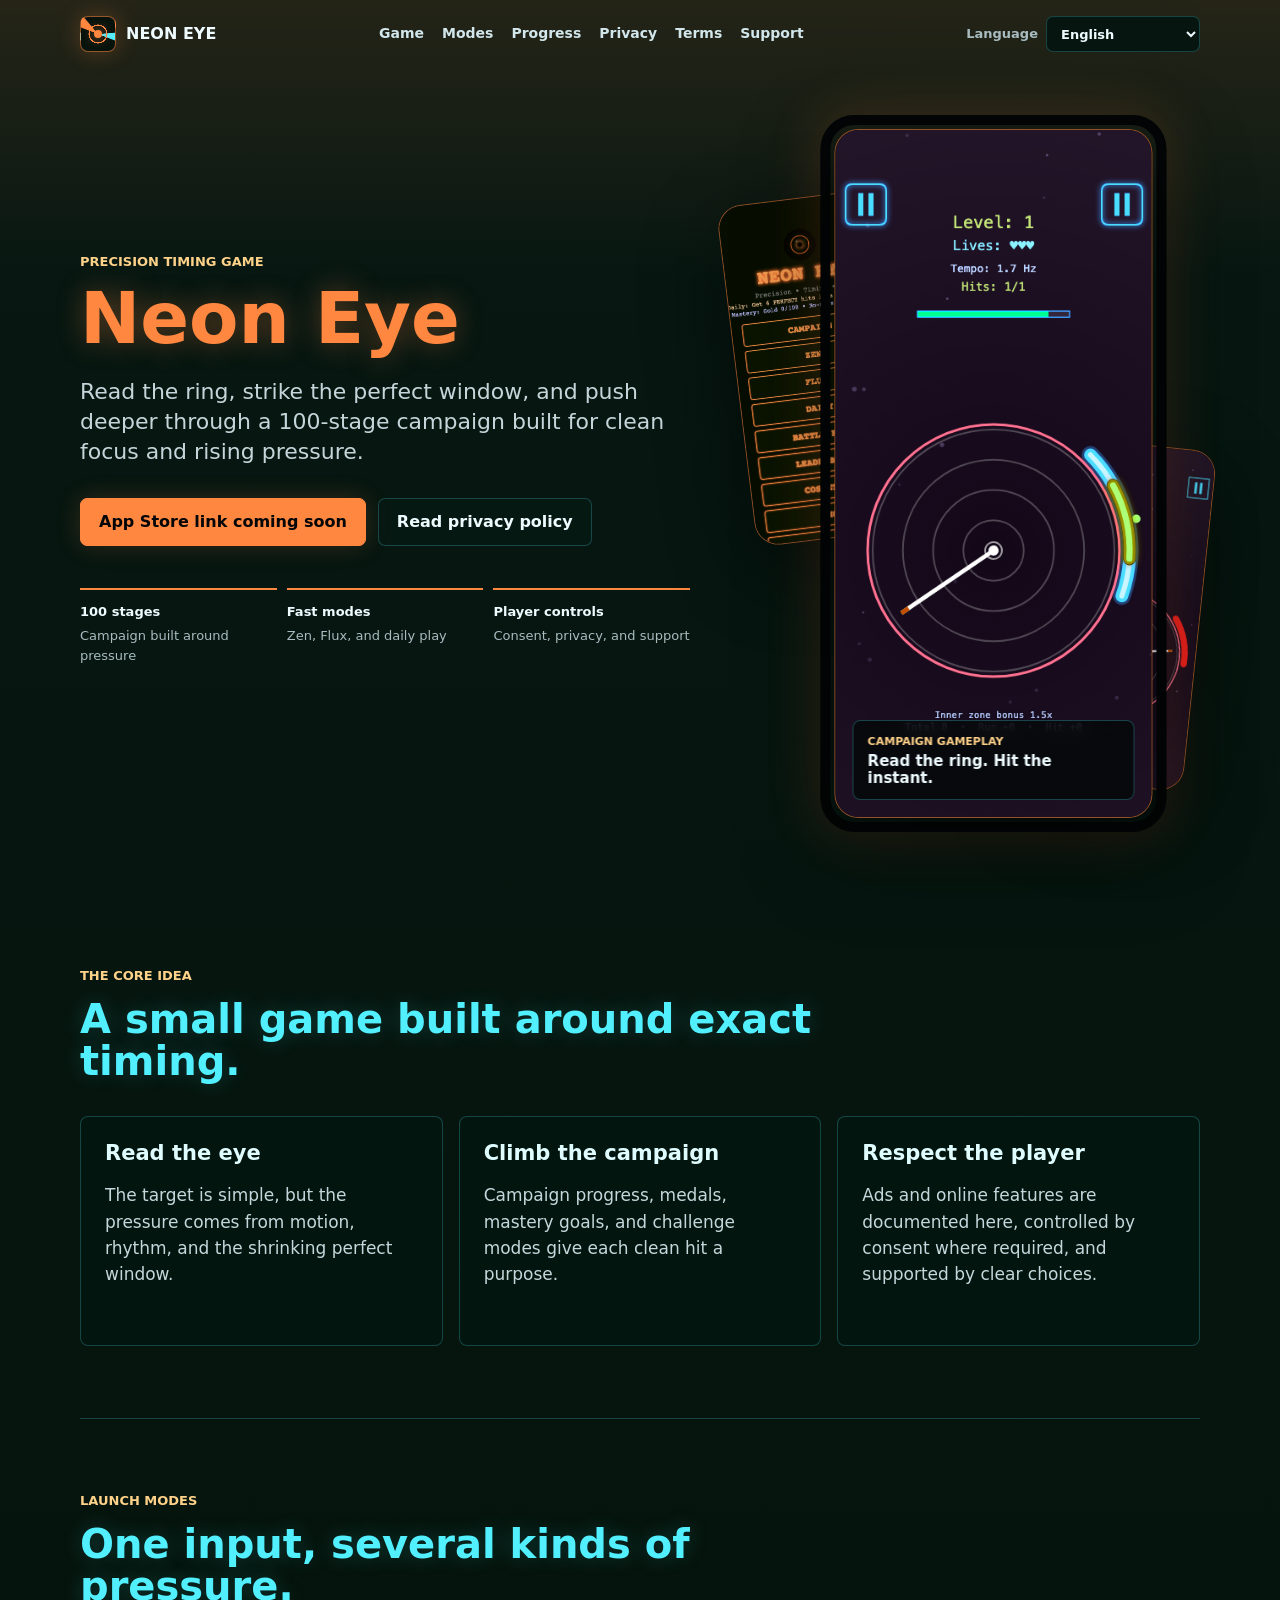
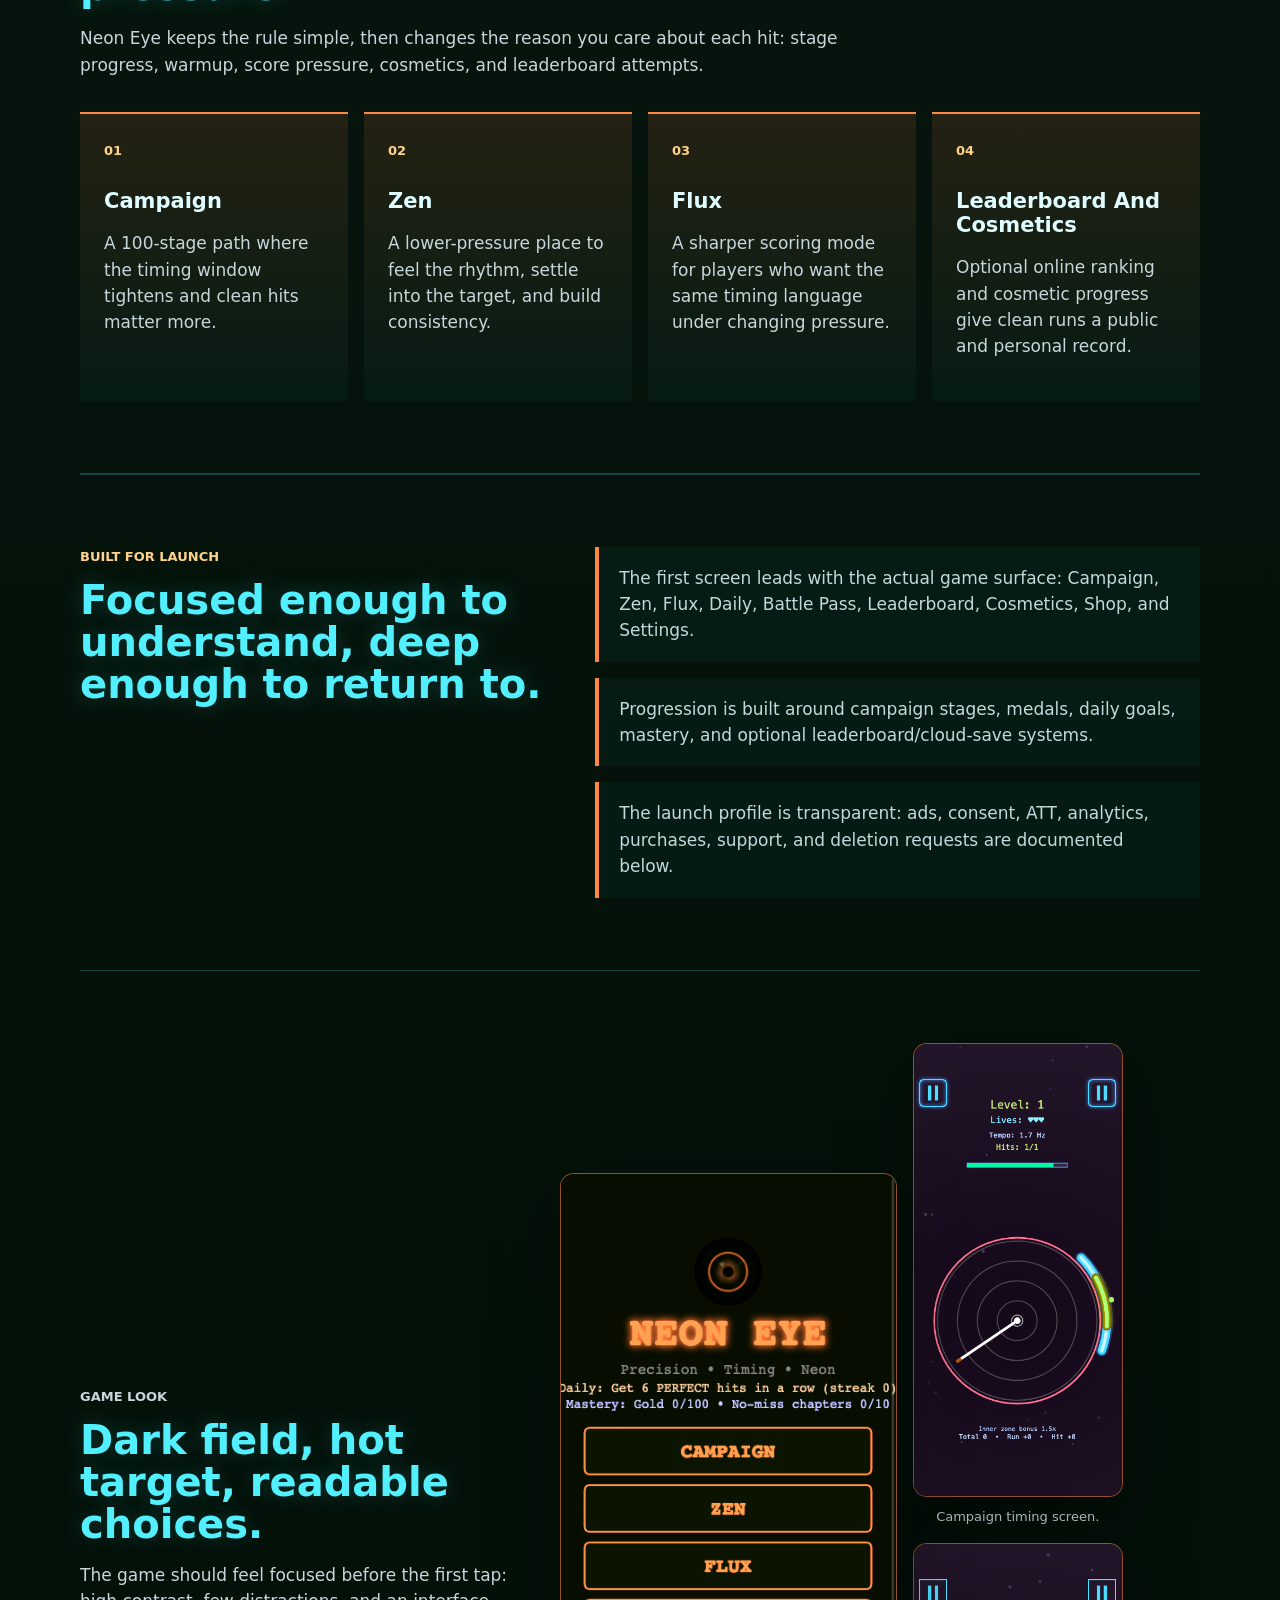
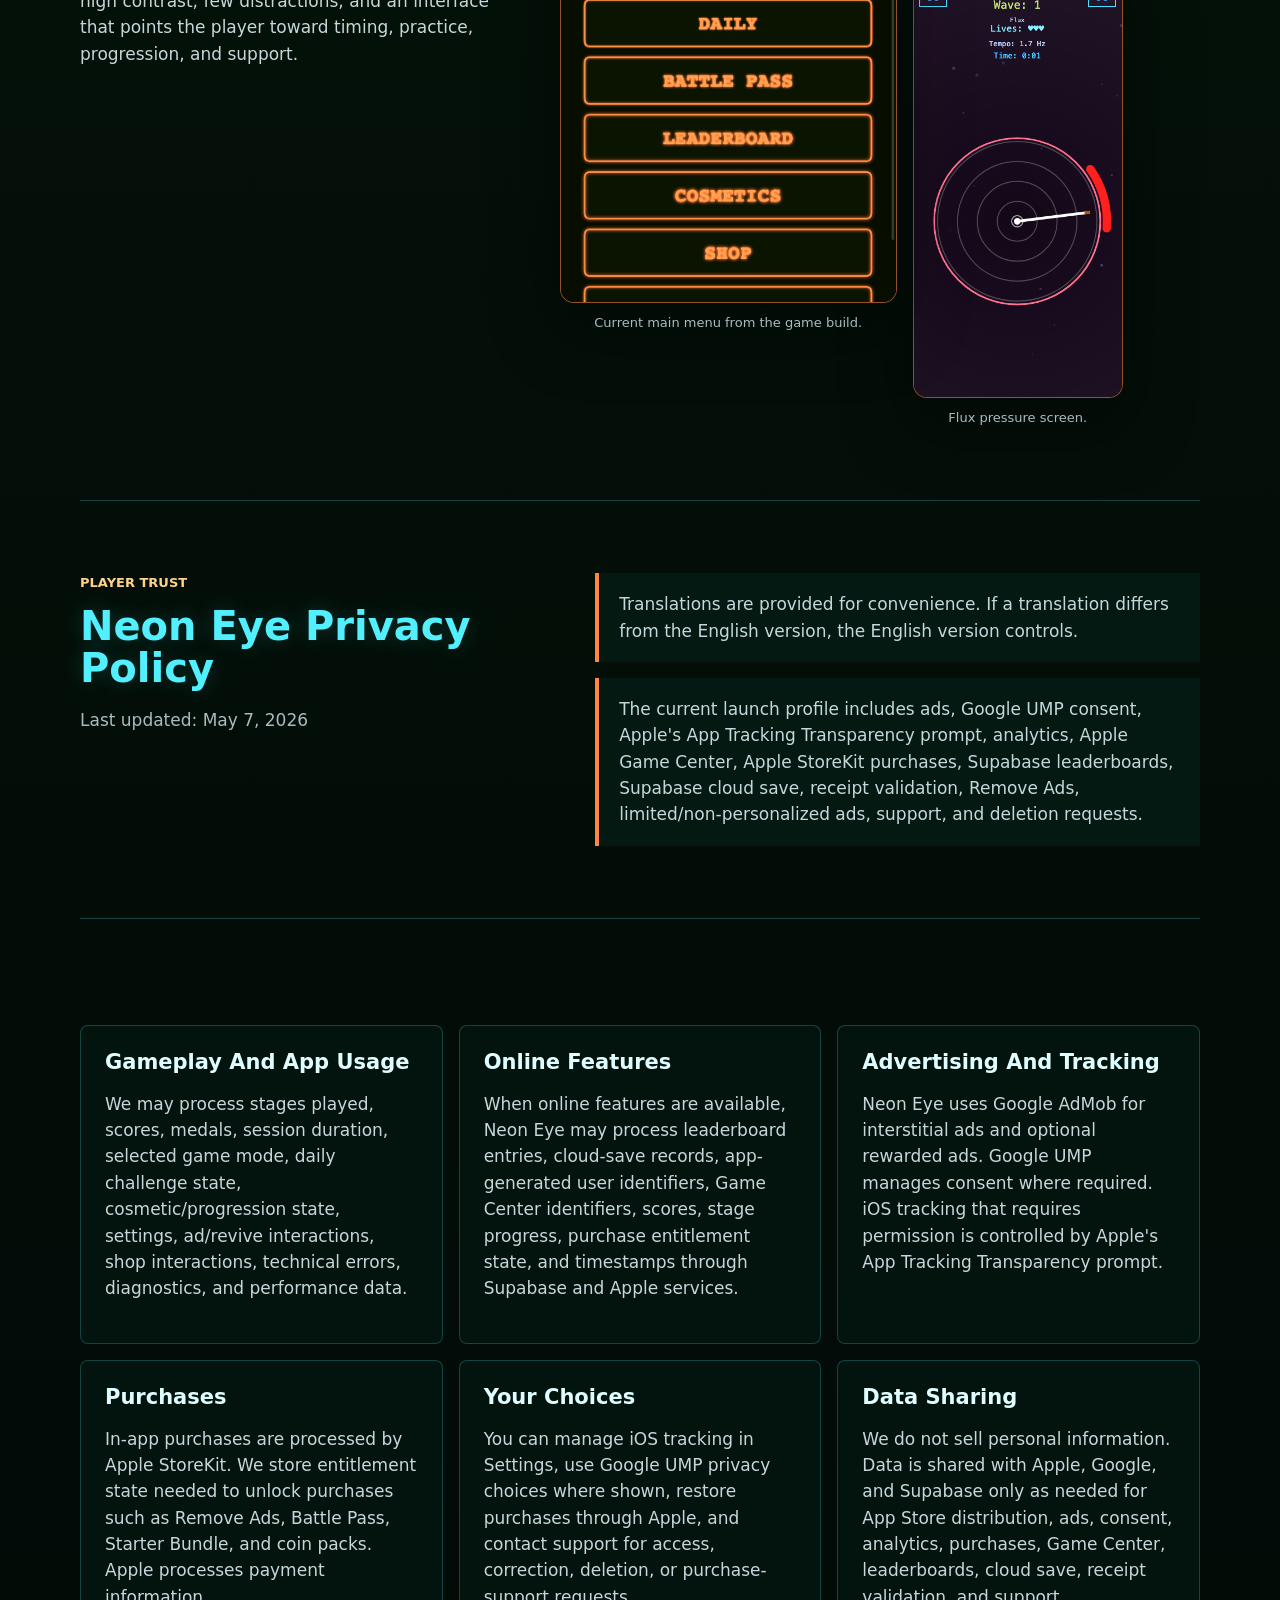
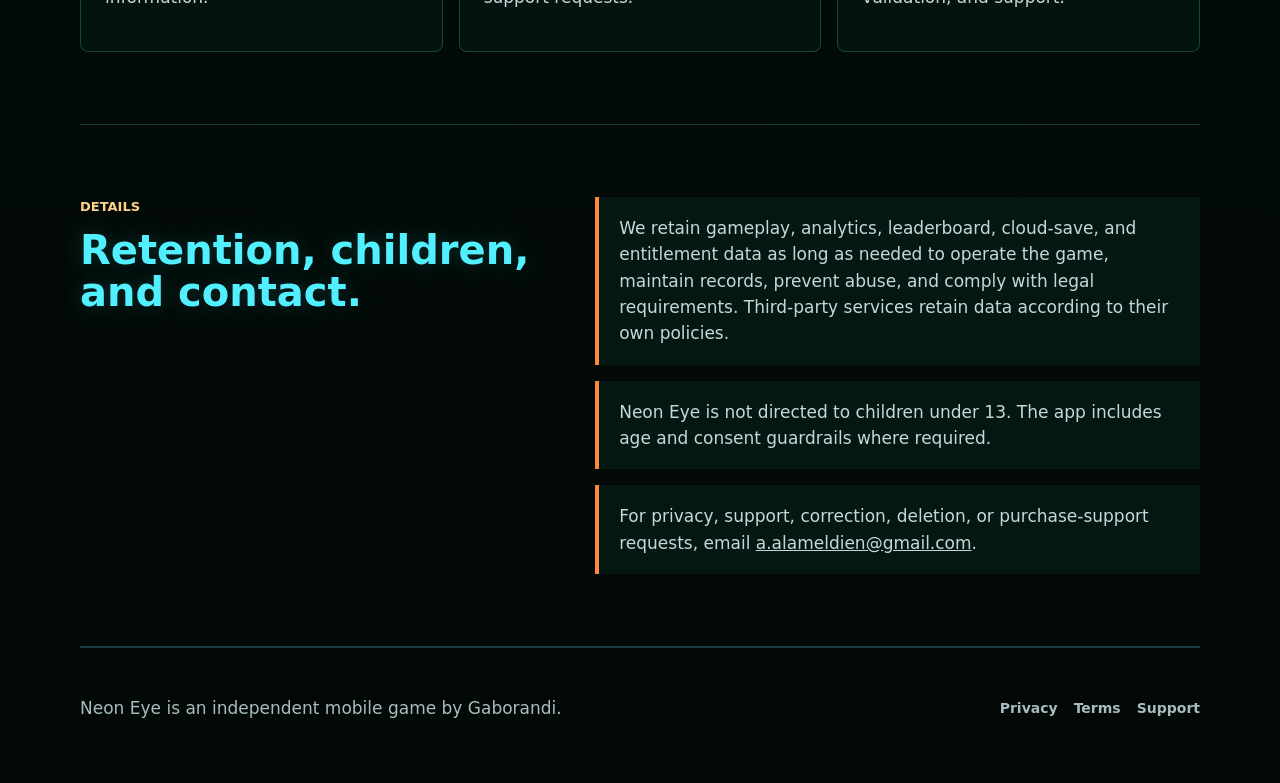
==== index.html @ 3155c5f1 "Finalize Neon Eye premium hero" ====
<!doctype html>
<html lang="en">
<head>
  <meta charset="utf-8">
  <meta name="viewport" content="width=device-width, initial-scale=1">
  <meta name="theme-color" content="#041209">
  <meta name="description" content="Neon Eye is an independent premium precision timing game by Gaborandi with a 100-stage campaign, Zen and Flux modes, leaderboards, purchases, ads, consent, and clear privacy details.">
  <link rel="canonical" href="https://gaborandi.github.io/neon-eye-privacy/">
  <meta property="og:title" content="Neon Eye | Precision Timing Game">
  <meta property="og:description" content="Precision timing, neon focus, and public privacy details for the independent mobile game.">
  <meta property="og:type" content="website">
  <meta property="og:url" content="https://gaborandi.github.io/neon-eye-privacy/">
  <meta property="og:image" content="https://gaborandi.github.io/neon-eye-privacy/assets/neon-eye-screen-campaign.png">
  <meta name="twitter:card" content="summary_large_image">
  <meta name="twitter:title" content="Neon Eye | Precision Timing Game">
  <meta name="twitter:description" content="Precision timing, neon focus, and public privacy details for the independent mobile game.">
  <meta name="twitter:image" content="https://gaborandi.github.io/neon-eye-privacy/assets/neon-eye-screen-campaign.png">
  <title>Neon Eye | Precision Timing Game</title>
  <link rel="icon" href='data:image/svg+xml,<svg xmlns="http://www.w3.org/2000/svg" viewBox="0 0 64 64"><rect width="64" height="64" rx="12" fill="%23041209"/><circle cx="32" cy="32" r="18" fill="none" stroke="%23ff8740" stroke-width="6"/><circle cx="32" cy="32" r="6" fill="%23ff8740"/></svg>'>
  <link rel="preload" as="image" href="./assets/neon-eye-screen-campaign.png">
  <link rel="stylesheet" href="./assets/site.css">
</head>
<body>
  <a class="skip-link" href="#main" data-i18n="common.skip">Skip to content</a>

  <header class="site-header">
    <a class="brand" href="./" aria-label="Neon Eye home">
      <span class="brand-mark" aria-hidden="true"><span></span></span>
      <span>NEON EYE</span>
    </a>
    <nav class="site-nav" aria-label="Primary">
      <a href="#game" data-i18n="common.game">Game</a>
      <a href="#modes" data-i18n="common.modes">Modes</a>
      <a href="#progress" data-i18n="common.progress">Progress</a>
      <a href="./privacy/" data-i18n="common.privacy">Privacy</a>
      <a href="./terms/" data-i18n="common.terms">Terms</a>
      <a href="./support/" data-i18n="common.support">Support</a>
    </nav>
    <label class="language-control">
      <span data-i18n="common.language">Language</span>
      <select data-language-select aria-label="Language">
        <option value="en">English</option>
        <option value="ar">العربية</option>
        <option value="es">Español</option>
        <option value="fr">Français</option>
        <option value="de">Deutsch</option>
        <option value="pt">Português</option>
        <option value="it">Italiano</option>
        <option value="ja">日本語</option>
        <option value="ko">한국어</option>
        <option value="zh">简体中文</option>
        <option value="ru">Русский</option>
        <option value="tr">Türkçe</option>
        <option value="hi">हिन्दी</option>
        <option value="id">Bahasa Indonesia</option>
        <option value="nl">Nederlands</option>
        <option value="pl">Polski</option>
        <option value="sv">Svenska</option>
        <option value="vi">Tiếng Việt</option>
      </select>
    </label>
  </header>

  <main id="main">
    <section class="hero">
      <div class="hero-copy">
        <p class="eyebrow" data-i18n="home.eyebrow">Precision timing game</p>
        <h1 data-i18n="home.heroTitle">Neon Eye</h1>
        <p class="lede" data-i18n="home.heroText">
          Read the ring, strike the perfect window, and push deeper through a
          100-stage campaign built for clean focus and rising pressure.
        </p>
        <div class="hero-lower">
          <div class="hero-actions" aria-label="Primary actions">
            <span class="button primary inert" data-i18n="home.storeCta">App Store link coming soon</span>
            <a class="button secondary" href="./privacy/" data-i18n="home.privacyCta">Read privacy policy</a>
          </div>
          <dl class="trust-strip" aria-label="Release profile">
            <div><dt data-i18n="home.promiseOneTitle">100 stages</dt><dd data-i18n="home.promiseOneText">Campaign built around pressure</dd></div>
            <div><dt data-i18n="home.promiseTwoTitle">Fast modes</dt><dd data-i18n="home.promiseTwoText">Zen, Flux, and daily play</dd></div>
            <div><dt data-i18n="home.promiseThreeTitle">Player controls</dt><dd data-i18n="home.promiseThreeText">Consent, privacy, and support</dd></div>
          </dl>
        </div>
      </div>

      <div class="game-visual" aria-label="Neon Eye gameplay screenshots">
        <figure class="hero-shot hero-shot-main">
          <img src="./assets/neon-eye-screen-campaign.png" alt="Neon Eye Campaign gameplay screenshot with the timing ring, arc target, needle, level, lives, tempo, and hit count">
          <figcaption>
            <span data-i18n="home.heroShotKicker">Campaign gameplay</span>
            <strong data-i18n="home.heroShotTitle">Read the ring. Hit the instant.</strong>
          </figcaption>
        </figure>
        <figure class="hero-shot hero-shot-menu">
          <img src="./assets/neon-eye-screen-menu.png" alt="Neon Eye main menu screenshot showing Campaign, Zen, Flux, Daily, Battle Pass, Leaderboard, Cosmetics, and Shop">
        </figure>
        <figure class="hero-shot hero-shot-flux">
          <img src="./assets/neon-eye-screen-flux.png" alt="Neon Eye Flux gameplay screenshot with the timing ring, wave number, lives, timer, and moving target">
        </figure>
      </div>
    </section>

    <section id="game" class="section-block">
      <div class="section-heading">
        <p class="eyebrow" data-i18n="home.systemEyebrow">The core idea</p>
        <h2 data-i18n="home.systemTitle">A small game built around exact timing.</h2>
      </div>
      <div class="feature-grid">
        <article>
          <h3 data-i18n="home.featureOneTitle">Read the eye</h3>
          <p data-i18n="home.featureOneText">The target is simple, but the pressure comes from motion, rhythm, and the shrinking perfect window.</p>
        </article>
        <article>
          <h3 data-i18n="home.featureTwoTitle">Climb the campaign</h3>
          <p data-i18n="home.featureTwoText">Campaign progress, medals, mastery goals, and challenge modes give each clean hit a purpose.</p>
        </article>
        <article>
          <h3 data-i18n="home.featureThreeTitle">Respect the player</h3>
          <p data-i18n="home.featureThreeText">Ads and online features are documented here, controlled by consent where required, and supported by clear choices.</p>
        </article>
      </div>
    </section>

    <section id="modes" class="section-block visual-band">
      <div class="section-heading">
        <p class="eyebrow" data-i18n="home.modesEyebrow">Launch modes</p>
        <h2 data-i18n="home.modesTitle">One input, several kinds of pressure.</h2>
        <p class="section-lede" data-i18n="home.modesText">Neon Eye keeps the rule simple, then changes the reason you care about each hit: stage progress, warmup, score pressure, cosmetics, and leaderboard attempts.</p>
      </div>
      <div class="mode-grid">
        <article>
          <span>01</span>
          <h3 data-i18n="home.modeCampaignTitle">Campaign</h3>
          <p data-i18n="home.modeCampaignText">A 100-stage path where the timing window tightens and clean hits matter more.</p>
        </article>
        <article>
          <span>02</span>
          <h3 data-i18n="home.modePracticeTitle">Zen</h3>
          <p data-i18n="home.modePracticeText">A lower-pressure place to feel the rhythm, settle into the target, and build consistency.</p>
        </article>
        <article>
          <span>03</span>
          <h3 data-i18n="home.modeFluxTitle">Flux</h3>
          <p data-i18n="home.modeFluxText">A sharper scoring mode for players who want the same timing language under changing pressure.</p>
        </article>
        <article>
          <span>04</span>
          <h3 data-i18n="home.modeMetaTitle">Leaderboard And Cosmetics</h3>
          <p data-i18n="home.modeMetaText">Optional online ranking and cosmetic progress give clean runs a public and personal record.</p>
        </article>
      </div>
    </section>

    <section id="progress" class="section-block premium-band">
      <div class="section-heading">
        <p class="eyebrow" data-i18n="home.progressEyebrow">Built for launch</p>
        <h2 data-i18n="home.progressTitle">Focused enough to understand, deep enough to return to.</h2>
      </div>
      <div class="proof-list">
        <p data-i18n="home.progressOne">The first screen leads with the actual game surface: Campaign, Zen, Flux, Daily, Battle Pass, Leaderboard, Cosmetics, Shop, and Settings.</p>
        <p data-i18n="home.progressTwo">Progression is built around campaign stages, medals, daily goals, mastery, and optional leaderboard/cloud-save systems.</p>
        <p data-i18n="home.progressThree">The launch profile is transparent: ads, consent, ATT, analytics, purchases, support, and deletion requests are documented below.</p>
      </div>
    </section>

    <section class="section-block screenshot-section">
      <div class="screenshot-copy">
        <p class="eyebrow" data-i18n="home.lookEyebrow">Game look</p>
        <h2 data-i18n="home.lookTitle">Dark field, hot target, readable choices.</h2>
        <p data-i18n="home.lookText">The game should feel focused before the first tap: high contrast, few distractions, and an interface that points the player toward timing, practice, progression, and support.</p>
      </div>
      <div class="screenshot-gallery" aria-label="Neon Eye game screenshots">
        <figure class="game-shot featured-shot">
          <img src="./assets/neon-eye-screen-menu.png" alt="Neon Eye main menu screenshot showing Campaign, Zen, Flux, Daily, Battle Pass, Leaderboard, Cosmetics, and Shop">
          <figcaption data-i18n="home.menuShotCaption">Current main menu from the game build.</figcaption>
        </figure>
        <figure class="game-shot">
          <img src="./assets/neon-eye-screen-campaign.png" alt="Neon Eye Campaign gameplay screenshot with the timing ring, arc target, needle, level, lives, tempo, and hit count">
          <figcaption data-i18n="home.campaignShotCaption">Campaign timing screen.</figcaption>
        </figure>
        <figure class="game-shot">
          <img src="./assets/neon-eye-screen-flux.png" alt="Neon Eye Flux gameplay screenshot with the timing ring, wave number, lives, timer, and moving target">
          <figcaption data-i18n="home.fluxShotCaption">Flux pressure screen.</figcaption>
        </figure>
      </div>
    </section>

    <section id="privacy" class="section-block premium-band">
      <div class="section-heading">
        <p class="eyebrow" data-i18n="privacy.eyebrow">Player trust</p>
        <h2 data-i18n="privacy.title">Neon Eye Privacy Policy</h2>
        <p class="legal-date" data-i18n="privacy.updated">Last updated: May 7, 2026</p>
      </div>
      <div class="proof-list">
        <p data-i18n="common.translationNote">Translations are provided for convenience. If a translation differs from the English version, the English version controls.</p>
        <p data-i18n="privacy.summary">The current launch profile includes ads, Google UMP consent, Apple's App Tracking Transparency prompt, analytics, Apple Game Center, Apple StoreKit purchases, Supabase leaderboards, Supabase cloud save, receipt validation, Remove Ads, limited/non-personalized ads, support, and deletion requests.</p>
      </div>
    </section>

    <section class="section-block">
      <div class="policy-grid">
        <article>
          <h3 data-i18n="privacy.gameplayTitle">Gameplay And App Usage</h3>
          <p data-i18n="privacy.gameplayText">We may process stages played, scores, medals, session duration, selected game mode, daily challenge state, cosmetic/progression state, settings, ad/revive interactions, shop interactions, technical errors, diagnostics, and performance data.</p>
        </article>
        <article>
          <h3 data-i18n="privacy.onlineTitle">Online Features</h3>
          <p data-i18n="privacy.onlineText">When online features are available, Neon Eye may process leaderboard entries, cloud-save records, app-generated user identifiers, Game Center identifiers, scores, stage progress, purchase entitlement state, and timestamps through Supabase and Apple services.</p>
        </article>
        <article>
          <h3 data-i18n="privacy.adsTitle">Advertising And Tracking</h3>
          <p data-i18n="privacy.adsText">Neon Eye uses Google AdMob for interstitial ads and optional rewarded ads. Google UMP manages consent where required. iOS tracking that requires permission is controlled by Apple's App Tracking Transparency prompt.</p>
        </article>
        <article>
          <h3 data-i18n="privacy.purchaseTitle">Purchases</h3>
          <p data-i18n="privacy.purchaseText">In-app purchases are processed by Apple StoreKit. We store entitlement state needed to unlock purchases such as Remove Ads, Battle Pass, Starter Bundle, and coin packs. Apple processes payment information.</p>
        </article>
        <article>
          <h3 data-i18n="privacy.choicesTitle">Your Choices</h3>
          <p data-i18n="privacy.choicesText">You can manage iOS tracking in Settings, use Google UMP privacy choices where shown, restore purchases through Apple, and contact support for access, correction, deletion, or purchase-support requests.</p>
        </article>
        <article>
          <h3 data-i18n="privacy.sharingTitle">Data Sharing</h3>
          <p data-i18n="privacy.sharingText">We do not sell personal information. Data is shared with Apple, Google, and Supabase only as needed for App Store distribution, ads, consent, analytics, purchases, Game Center, leaderboards, cloud save, receipt validation, and support.</p>
        </article>
      </div>
    </section>

    <section class="section-block premium-band">
      <div class="section-heading">
        <p class="eyebrow" data-i18n="privacy.detailsEyebrow">Details</p>
        <h2 data-i18n="privacy.detailsTitle">Retention, children, and contact.</h2>
      </div>
      <div class="proof-list">
        <p data-i18n="privacy.retentionText">We retain gameplay, analytics, leaderboard, cloud-save, and entitlement data as long as needed to operate the game, maintain records, prevent abuse, and comply with legal requirements. Third-party services retain data according to their own policies.</p>
        <p data-i18n="privacy.childrenText">Neon Eye is not directed to children under 13. The app includes age and consent guardrails where required.</p>
        <p><span data-i18n="privacy.contactText">For privacy, support, correction, deletion, or purchase-support requests, email</span> <a href="mailto:a.alameldien@gmail.com">a.alameldien@gmail.com</a>.</p>
      </div>
    </section>
  </main>

  <footer class="site-footer">
    <p data-i18n="common.footer">Neon Eye is an independent mobile game by Gaborandi.</p>
    <nav aria-label="Footer">
      <a href="./privacy/" data-i18n="common.privacy">Privacy</a>
      <a href="./terms/" data-i18n="common.terms">Terms</a>
      <a href="./support/" data-i18n="common.support">Support</a>
    </nav>
  </footer>

  <script src="./site.js"></script>
</body>
</html>
---- assets/site.css ----
:root {
  color-scheme: dark;
  --ink: #eefbff;
  --field: #041209;
  --field-soft: #071a12;
  --field-deep: #020806;
  --panel: rgba(4, 22, 16, 0.88);
  --panel-soft: rgba(6, 30, 23, 0.76);
  --line: rgba(82, 240, 255, 0.22);
  --line-hot: rgba(255, 135, 64, 0.58);
  --muted: #a8bcc0;
  --cyan: #52f0ff;
  --orange: #ff8740;
  --gold: #ffd28a;
  --black: #030506;
  --shadow: 0 24px 70px rgba(0, 0, 0, 0.38);
}

* {
  box-sizing: border-box;
}

html {
  background: var(--field);
  scroll-behavior: smooth;
}

body {
  margin: 0;
  color: var(--ink);
  background:
    linear-gradient(180deg, rgba(255, 135, 64, 0.12) 0, transparent 280px),
    linear-gradient(180deg, #071712 0, var(--field) 48%, var(--field-deep) 100%);
  font-family: -apple-system, BlinkMacSystemFont, "Segoe UI", system-ui, sans-serif;
  line-height: 1.55;
}

body::before {
  position: fixed;
  inset: 0;
  z-index: -1;
  content: "";
  pointer-events: none;
  background-image:
    linear-gradient(rgba(82, 240, 255, 0.045) 1px, transparent 1px),
    linear-gradient(90deg, rgba(255, 135, 64, 0.04) 1px, transparent 1px);
  background-size: 34px 34px;
  mask-image: linear-gradient(to bottom, black, transparent 78%);
}

body[dir="rtl"] {
  font-family: -apple-system, BlinkMacSystemFont, "Segoe UI", Tahoma, Arial, sans-serif;
}

a {
  color: inherit;
}

.skip-link {
  position: absolute;
  top: -48px;
  left: 18px;
  z-index: 30;
  padding: 10px 14px;
  border-radius: 6px;
  color: var(--black);
  background: var(--cyan);
  font-weight: 800;
  text-decoration: none;
}

.skip-link:focus {
  top: 18px;
}

.site-header,
.site-footer,
.hero,
.section-block,
.legal-shell {
  width: min(1120px, calc(100% - 32px));
  margin: 0 auto;
}

.site-header,
.site-footer {
  display: flex;
  align-items: center;
  justify-content: space-between;
  gap: 20px;
}

.site-header {
  position: sticky;
  top: 0;
  z-index: 20;
  padding: 16px 0;
  backdrop-filter: blur(18px);
}

.site-header.compact {
  position: static;
}

.brand {
  display: inline-flex;
  align-items: center;
  gap: 10px;
  color: var(--ink);
  font-weight: 900;
  letter-spacing: 0;
  text-decoration: none;
}

.brand-mark {
  display: grid;
  place-items: center;
  width: 36px;
  height: 36px;
  border: 1px solid var(--line-hot);
  border-radius: 8px;
  background:
    radial-gradient(circle at 50% 50%, var(--black) 0 13%, transparent 14%),
    radial-gradient(circle at 50% 50%, transparent 0 34%, var(--orange) 35% 39%, transparent 40%),
    conic-gradient(from 210deg, transparent 0 22%, var(--orange) 23% 30%, transparent 31% 65%, var(--cyan) 66% 72%, transparent 73%),
    #07130d;
  box-shadow: 0 0 22px rgba(255, 135, 64, 0.26);
}

.brand-mark span {
  width: 8px;
  height: 8px;
  border-radius: 50%;
  background: var(--orange);
  box-shadow: 0 0 12px rgba(255, 135, 64, 0.9);
}

.site-nav {
  display: flex;
  align-items: center;
  justify-content: center;
  gap: 18px;
  color: #d2e7eb;
  font-size: 14px;
  font-weight: 750;
}

.site-nav a,
.site-footer a {
  text-decoration: none;
}

.site-nav a:hover,
.site-footer a:hover {
  color: var(--orange);
  text-decoration: underline;
  text-underline-offset: 4px;
}

.language-control {
  display: inline-flex;
  align-items: center;
  gap: 8px;
  color: var(--muted);
  font-size: 13px;
  font-weight: 700;
}

.language-control select {
  max-width: 154px;
  min-height: 36px;
  border: 1px solid var(--line);
  border-radius: 7px;
  padding: 0 10px;
  color: var(--ink);
  background: rgba(5, 20, 16, 0.9);
  font: inherit;
}

.hero {
  display: grid;
  grid-template-columns: minmax(0, 1fr) minmax(300px, 0.76fr);
  grid-template-areas: "copy visual";
  gap: 32px 46px;
  align-items: center;
  min-height: calc(100vh - 74px);
  padding: 28px 0 72px;
}

.hero-copy {
  grid-area: copy;
  max-width: 680px;
}

.hero-lower {
  max-width: 680px;
}

.eyebrow {
  margin: 0 0 12px;
  color: var(--gold);
  font-size: 13px;
  font-weight: 850;
  letter-spacing: 0;
  text-transform: uppercase;
}

h1,
h2,
h3,
p {
  overflow-wrap: anywhere;
}

h1 {
  max-width: 12ch;
  margin: 0;
  color: var(--orange);
  font-size: 72px;
  line-height: 0.96;
  letter-spacing: 0;
  text-shadow: 0 0 28px rgba(255, 135, 64, 0.34);
}

h2 {
  margin: 0;
  color: var(--cyan);
  font-size: 40px;
  line-height: 1.05;
  letter-spacing: 0;
  text-shadow: 0 0 22px rgba(82, 240, 255, 0.2);
}

h3 {
  margin: 0 0 8px;
  color: #dffcff;
  font-size: 21px;
  line-height: 1.15;
}

p,
li {
  font-size: 17px;
}

ul {
  padding-left: 22px;
}

body[dir="rtl"] ul {
  padding-right: 22px;
  padding-left: 0;
}

.lede {
  max-width: 620px;
  margin: 24px 0 0;
  color: #c5d6da;
  font-size: 22px;
  line-height: 1.35;
}

.hero-actions {
  display: flex;
  flex-wrap: wrap;
  gap: 12px;
  margin-top: 32px;
}

.button {
  display: inline-flex;
  align-items: center;
  justify-content: center;
  min-height: 48px;
  border: 1px solid var(--line);
  border-radius: 7px;
  padding: 0 18px;
  font-weight: 850;
  text-decoration: none;
}

.button.primary {
  border-color: var(--orange);
  color: var(--black);
  background: var(--orange);
  box-shadow: 0 0 24px rgba(255, 135, 64, 0.18);
}

.button.secondary {
  color: var(--ink);
  background: rgba(7, 25, 20, 0.72);
}

.button.inert {
  cursor: default;
}

.trust-strip {
  display: grid;
  grid-template-columns: repeat(3, minmax(0, 1fr));
  gap: 10px;
  margin: 42px 0 0;
}

.trust-strip div {
  border-top: 2px solid var(--orange);
  padding-top: 12px;
}

.trust-strip dt {
  font-size: 13px;
  font-weight: 900;
}

.trust-strip dd {
  margin: 3px 0 0;
  color: var(--muted);
  font-size: 13px;
}

.game-visual {
  position: relative;
  grid-area: visual;
  justify-self: center;
  width: min(100%, 470px);
  min-height: 660px;
}

.game-visual::before {
  position: absolute;
  content: "";
  inset: 9% 0 8% 20%;
  z-index: -1;
  background:
    linear-gradient(90deg, transparent, rgba(82, 240, 255, 0.14), transparent),
    repeating-linear-gradient(90deg, rgba(82, 240, 255, 0.13) 0 1px, transparent 1px 42px);
  opacity: 0.54;
  transform: skewY(-9deg);
}

.hero-shot {
  position: absolute;
  margin: 0;
}

.hero-shot img {
  display: block;
  width: 100%;
  aspect-ratio: 375 / 812;
  object-fit: cover;
  border: 1px solid var(--line-hot);
  border-radius: 24px;
  background: var(--field-deep);
  box-shadow: 0 26px 88px rgba(0, 0, 0, 0.52);
}

.hero-shot-main {
  left: 50%;
  top: 0;
  z-index: 2;
  width: 318px;
  transform: translateX(-42%);
}

.hero-shot-main::before {
  position: absolute;
  inset: -14px;
  z-index: -1;
  border: 10px solid #030506;
  border-radius: 34px;
  content: "";
  box-shadow: 0 0 54px rgba(255, 135, 64, 0.2);
}

.hero-shot-main figcaption {
  position: absolute;
  left: 18px;
  right: 18px;
  bottom: 18px;
  display: grid;
  gap: 3px;
  padding: 12px 14px;
  border: 1px solid rgba(82, 240, 255, 0.26);
  border-radius: 8px;
  background: rgba(3, 8, 8, 0.78);
  backdrop-filter: blur(10px);
}

.hero-shot-main figcaption span {
  color: var(--gold);
  font-size: 11px;
  font-weight: 900;
  text-transform: uppercase;
}

.hero-shot-main figcaption strong {
  color: var(--ink);
  font-size: 15px;
  line-height: 1.12;
}

.hero-shot-menu,
.hero-shot-flux {
  z-index: 1;
  width: 158px;
  opacity: 0.94;
}

.hero-shot-menu {
  left: 0;
  top: 68px;
  transform: rotate(-7deg);
}

.hero-shot-flux {
  right: 0;
  bottom: 4px;
  transform: rotate(6deg);
}

.section-block {
  padding: 72px 0;
}

.section-heading {
  max-width: 760px;
}

.section-lede {
  max-width: 760px;
  margin: 18px 0 0;
  color: #c6d7db;
}

.feature-grid,
.proof-list,
.policy-grid,
.mode-grid {
  display: grid;
  gap: 16px;
}

.feature-grid,
.policy-grid {
  grid-template-columns: repeat(3, minmax(0, 1fr));
  margin-top: 34px;
}

.feature-grid article,
.policy-grid article,
.panel,
.translation-note,
.support-card {
  border: 1px solid var(--line);
  border-radius: 8px;
  background: var(--panel);
}

.feature-grid article,
.policy-grid article {
  min-height: 230px;
  padding: 24px;
}

.visual-band {
  border-top: 1px solid var(--line);
  border-bottom: 1px solid var(--line);
}

.mode-grid {
  grid-template-columns: repeat(4, minmax(0, 1fr));
  margin-top: 34px;
}

.mode-grid article {
  min-height: 240px;
  padding: 24px;
  border-top: 2px solid var(--orange);
  background: linear-gradient(180deg, rgba(255, 135, 64, 0.12), rgba(6, 30, 23, 0.72));
}

.mode-grid span {
  display: inline-block;
  margin-bottom: 28px;
  color: var(--gold);
  font-size: 13px;
  font-weight: 900;
}

.screenshot-section {
  display: grid;
  grid-template-columns: minmax(0, 0.68fr) minmax(360px, 1fr);
  gap: 44px;
  align-items: center;
}

.screenshot-copy {
  max-width: 660px;
}

.screenshot-copy p {
  color: #c6d7db;
}

.screenshot-gallery {
  display: grid;
  grid-template-columns: 1.08fr 0.92fr;
  gap: 16px;
  align-items: center;
}

.game-shot {
  margin: 0;
}

.game-shot img {
  display: block;
  width: 100%;
  aspect-ratio: 375 / 812;
  object-fit: cover;
  border: 1px solid var(--line-hot);
  border-radius: 14px;
  background: var(--field-deep);
  box-shadow: var(--shadow);
}

.game-shot figcaption {
  margin-top: 10px;
  color: var(--muted);
  font-size: 13px;
  text-align: center;
}

.featured-shot {
  grid-row: span 2;
  transform: translateY(18px);
}

.screenshot-gallery .game-shot:not(.featured-shot) {
  width: min(100%, 210px);
}

.feature-grid p,
.policy-grid p,
.proof-list p,
.mode-grid p {
  color: #c6d7db;
}

.premium-band {
  display: grid;
  grid-template-columns: 0.88fr 1.12fr;
  gap: 40px;
  align-items: start;
  border-top: 1px solid var(--line);
  border-bottom: 1px solid var(--line);
}

.proof-list p {
  margin: 0;
  padding: 18px 20px;
  border-left: 4px solid var(--orange);
  background: var(--panel-soft);
}

body[dir="rtl"] .proof-list p {
  border-right: 4px solid var(--orange);
  border-left: 0;
}

.legal-page {
  background: var(--field);
}

.legal-shell {
  padding: 58px 0 86px;
}

.legal-shell h1 {
  max-width: none;
  font-size: 64px;
}

.legal-date {
  margin: 18px 0 0;
  color: var(--muted);
}

.translation-note {
  margin: 24px 0 34px;
  padding: 14px 16px;
  color: #d8e9ed;
}

.panel,
.legal-shell section {
  padding: 26px 0;
  border-top: 1px solid var(--line);
}

.panel {
  margin: 18px 0;
  padding: 22px;
  border-top: 1px solid var(--line);
}

.legal-shell section:first-of-type {
  border-top: 0;
}

.legal-shell h2 {
  font-size: 32px;
}

.legal-shell p {
  color: #d2e2e6;
}

.legal-shell a,
.panel a {
  color: var(--cyan);
  font-weight: 800;
  text-underline-offset: 4px;
}

.support-card {
  display: inline-flex;
  margin: 26px 0 8px;
  padding: 18px 22px;
}

.legal-lede {
  max-width: 720px;
}

.site-footer {
  padding: 30px 0 44px;
  border-top: 1px solid var(--line);
  color: var(--muted);
  font-size: 14px;
}

.site-footer nav {
  display: flex;
  gap: 16px;
  font-weight: 750;
}

@media (max-width: 860px) {
  .site-header {
    flex-wrap: wrap;
  }

  .site-nav {
    order: 3;
    width: 100%;
    justify-content: flex-start;
    overflow-x: auto;
    padding-bottom: 4px;
  }

  .hero,
  .premium-band {
    grid-template-columns: 1fr;
  }

  .hero {
    grid-template-areas:
      "copy"
      "visual";
    min-height: 0;
    gap: 30px;
    padding-top: 20px;
  }

  h1 {
    font-size: 56px;
  }

  .game-visual {
    width: min(100%, 390px);
    min-height: 590px;
  }

  .hero-shot-main {
    left: 50%;
    width: 274px;
    transform: translateX(-50%);
  }

  .hero-shot-menu,
  .hero-shot-flux {
    width: 122px;
  }

  .hero-shot-menu {
    top: 82px;
  }

  .hero-shot-flux {
    bottom: 36px;
  }

  .feature-grid,
  .policy-grid,
  .mode-grid,
  .screenshot-section {
    grid-template-columns: 1fr;
  }

  .screenshot-gallery {
    grid-template-columns: repeat(3, minmax(0, 1fr));
    align-items: start;
  }

  .featured-shot {
    grid-row: auto;
    transform: none;
  }

  .screenshot-gallery .game-shot:not(.featured-shot) {
    width: 100%;
  }

  .mode-grid article {
    min-height: 0;
  }
}

@media (max-width: 560px) {
  .site-header,
  .site-footer,
  .hero,
  .section-block,
  .legal-shell {
    width: min(100% - 24px, 1120px);
  }

  .language-control {
    width: 100%;
    justify-content: space-between;
  }

  .site-nav {
    flex-wrap: wrap;
    gap: 10px 14px;
    overflow-x: visible;
  }

  .site-nav a {
    font-size: 13px;
  }

  .language-control select {
    max-width: 58%;
  }

  h1,
  .legal-shell h1 {
    font-size: 42px;
  }

  h2,
  .legal-shell h2 {
    font-size: 28px;
  }

  .lede {
    font-size: 19px;
  }

  .hero-actions {
    flex-direction: column;
  }

  .hero {
    grid-template-areas: none;
  }

  .hero-copy {
    display: contents;
  }

  .hero-copy > .eyebrow {
    order: 1;
    margin-bottom: 0;
  }

  .hero-copy > h1 {
    order: 2;
  }

  .hero-copy > .lede {
    order: 3;
    margin-top: 0;
  }

  .game-visual {
    grid-area: auto;
    order: 4;
  }

  .hero-lower {
    order: 5;
    width: 100%;
    max-width: none;
  }

  .hero-lower .hero-actions {
    margin-top: 0;
  }

  .button {
    width: 100%;
  }

  .trust-strip {
    grid-template-columns: 1fr;
  }

  .screenshot-gallery {
    grid-template-columns: 1fr;
  }

  .game-shot {
    width: min(100%, 295px);
    margin: 0 auto;
  }

  .screenshot-gallery .game-shot:not(.featured-shot) {
    width: min(100%, 295px);
  }

  .section-block {
    padding: 56px 0;
  }

  .site-footer {
    align-items: flex-start;
    flex-direction: column;
  }

  .game-visual {
    min-height: auto;
  }

  .game-visual::before {
    display: none;
  }

  .hero-shot {
    position: relative;
    width: min(100%, 295px);
    margin: 0 auto;
    transform: none;
  }

  .hero-shot-main {
    left: auto;
    width: min(100%, 295px);
    transform: none;
  }

  .hero-shot-menu,
  .hero-shot-flux {
    display: none;
  }
}
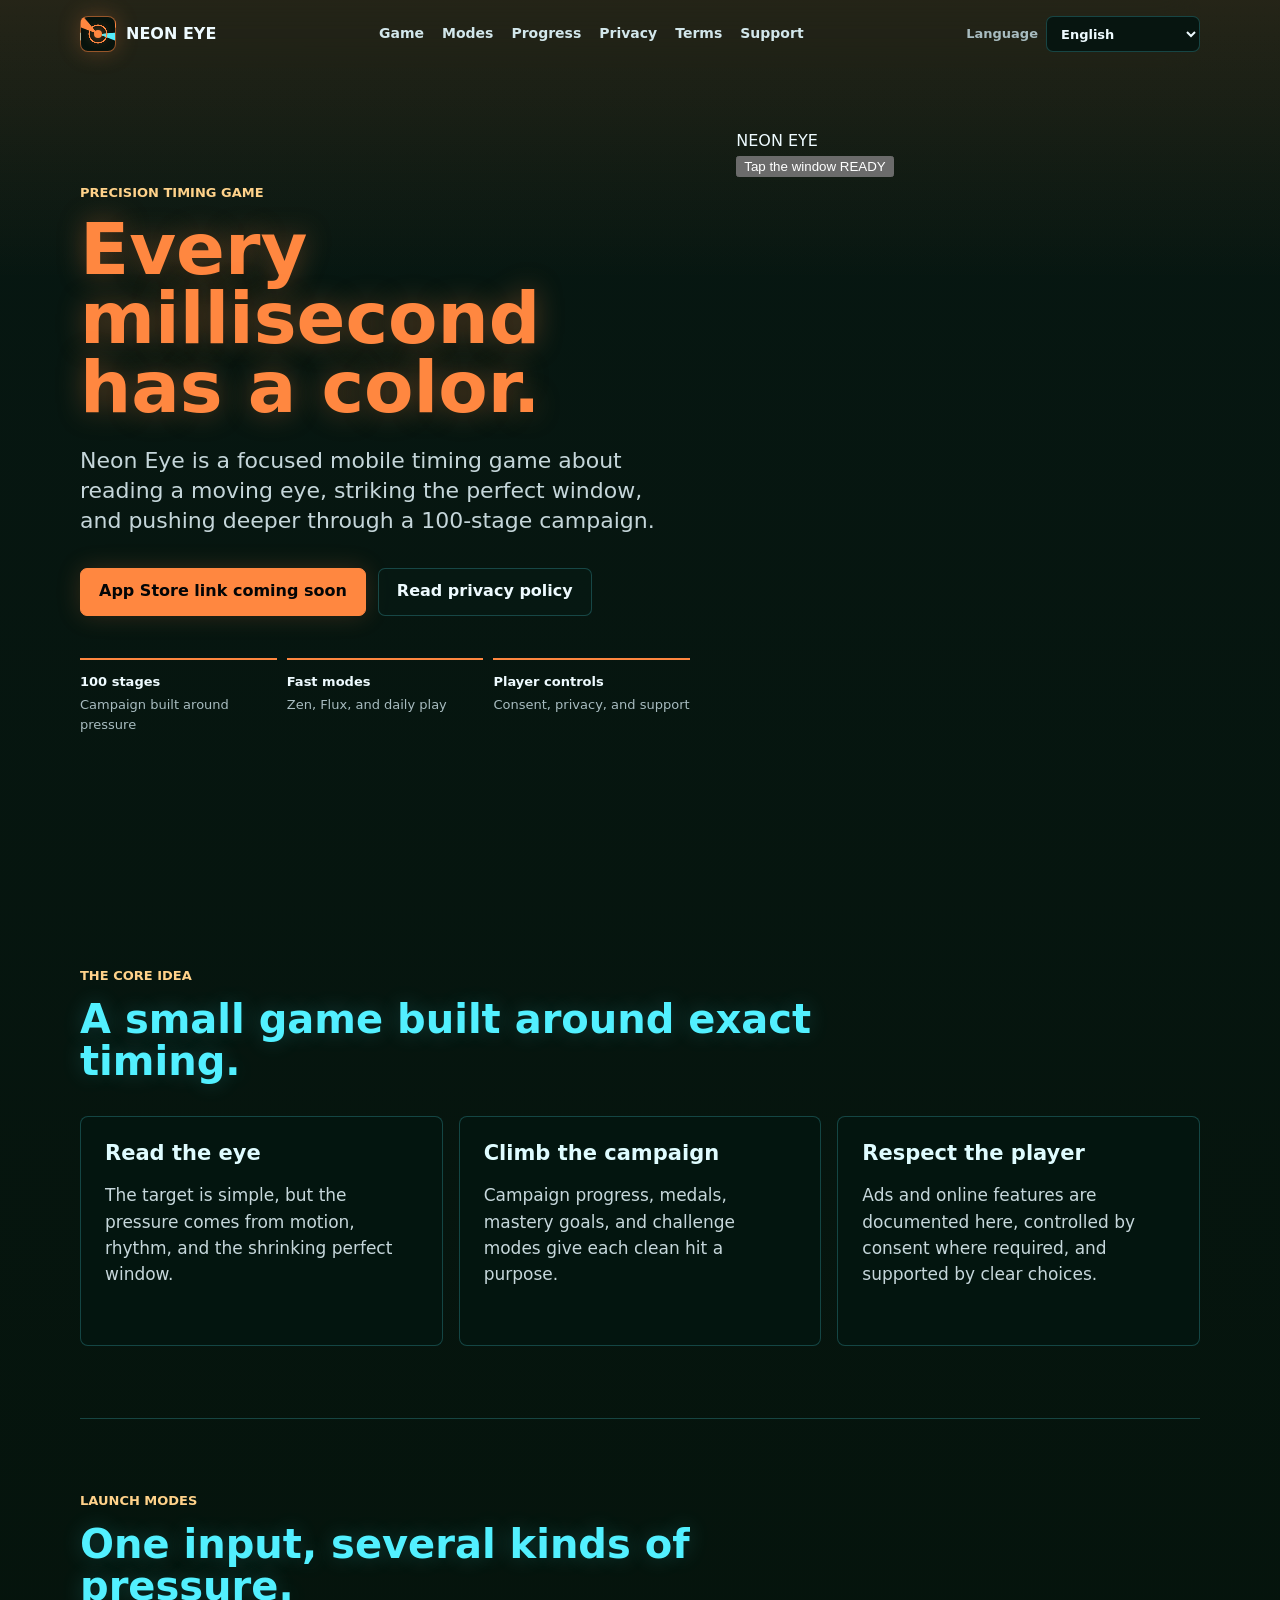
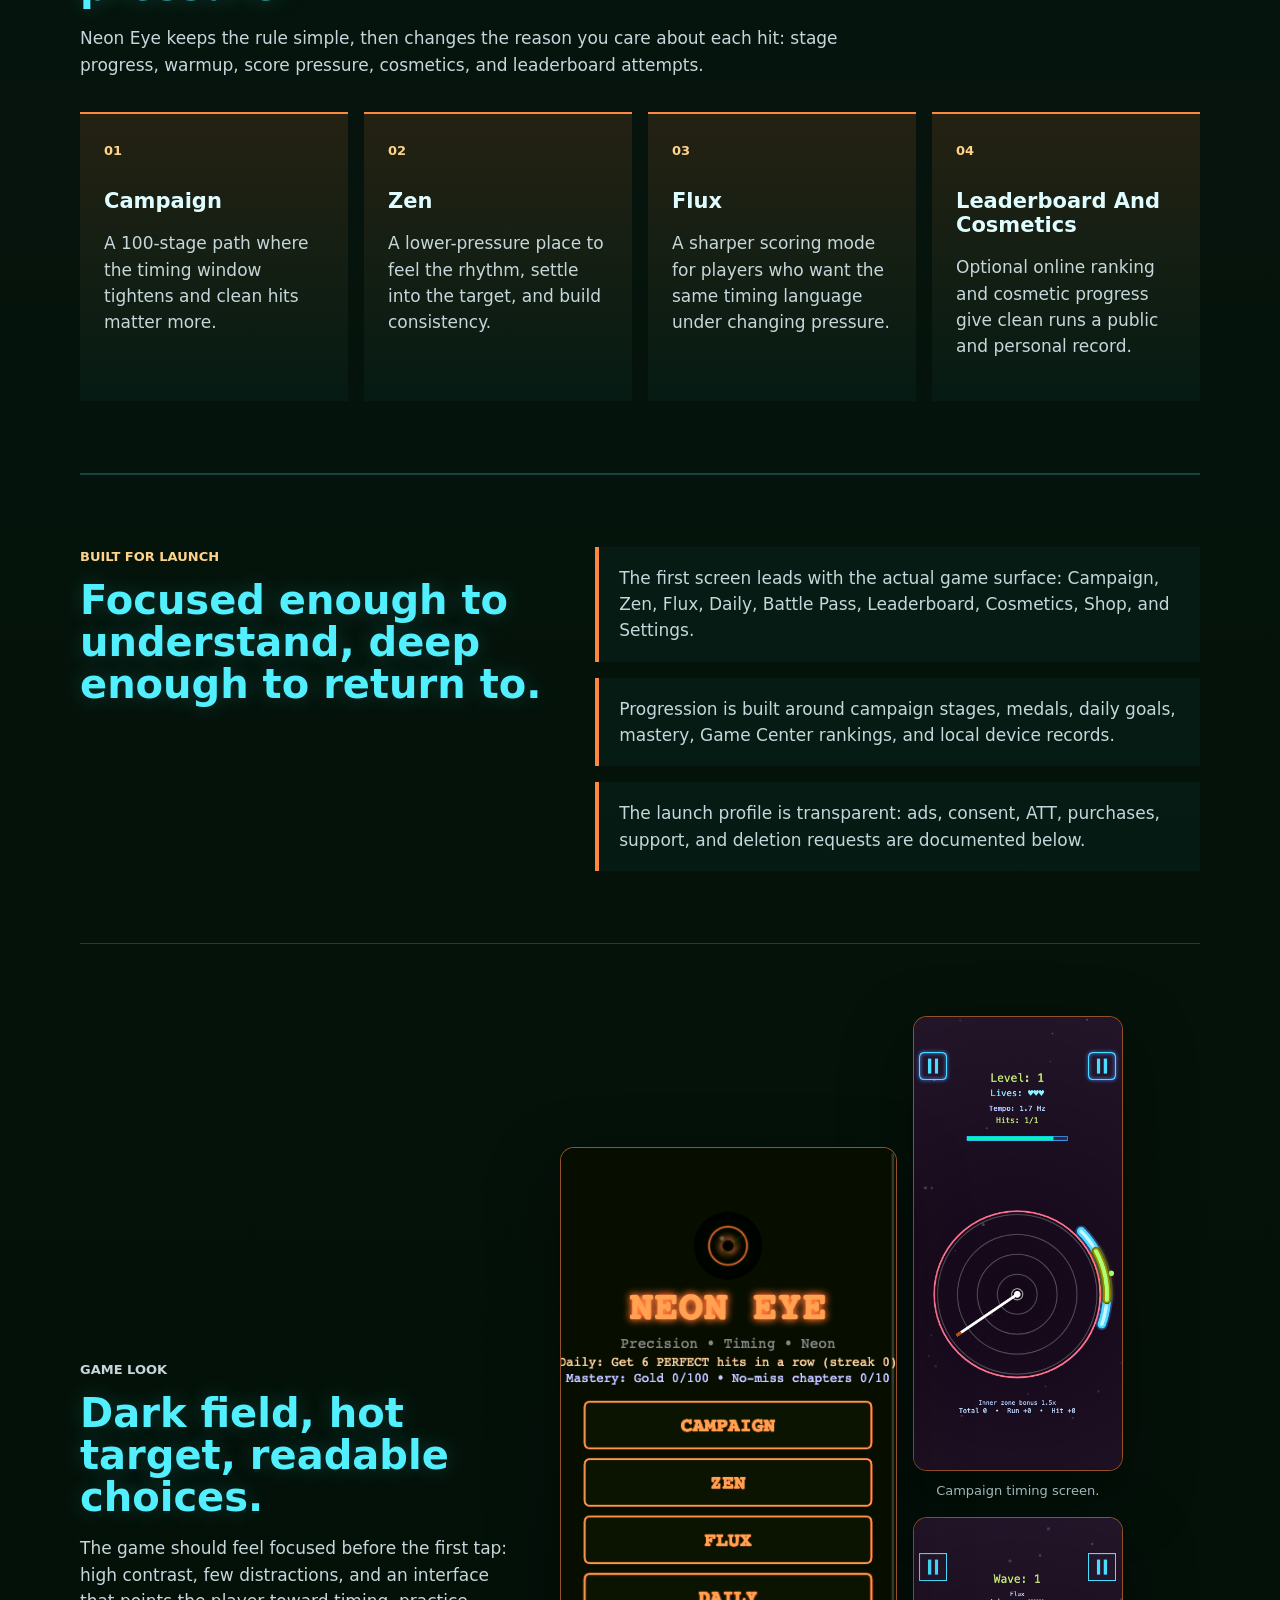
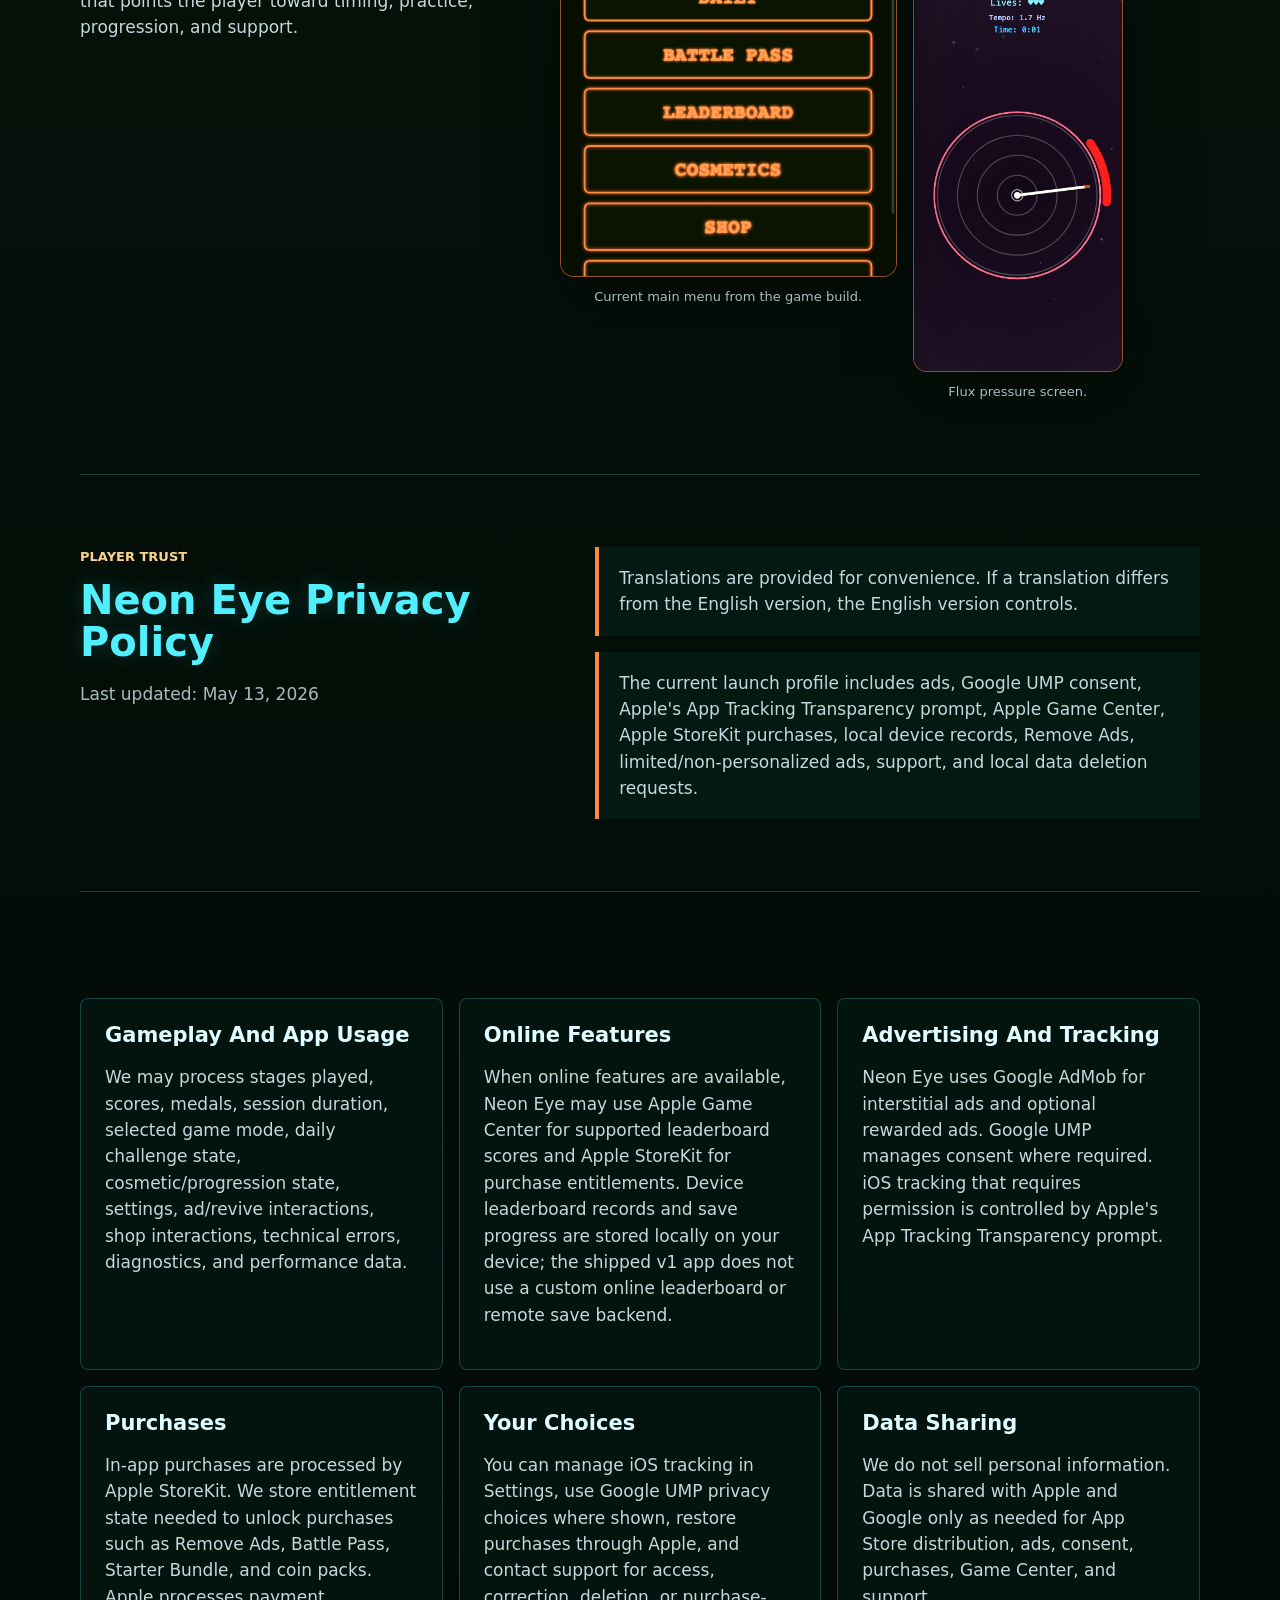
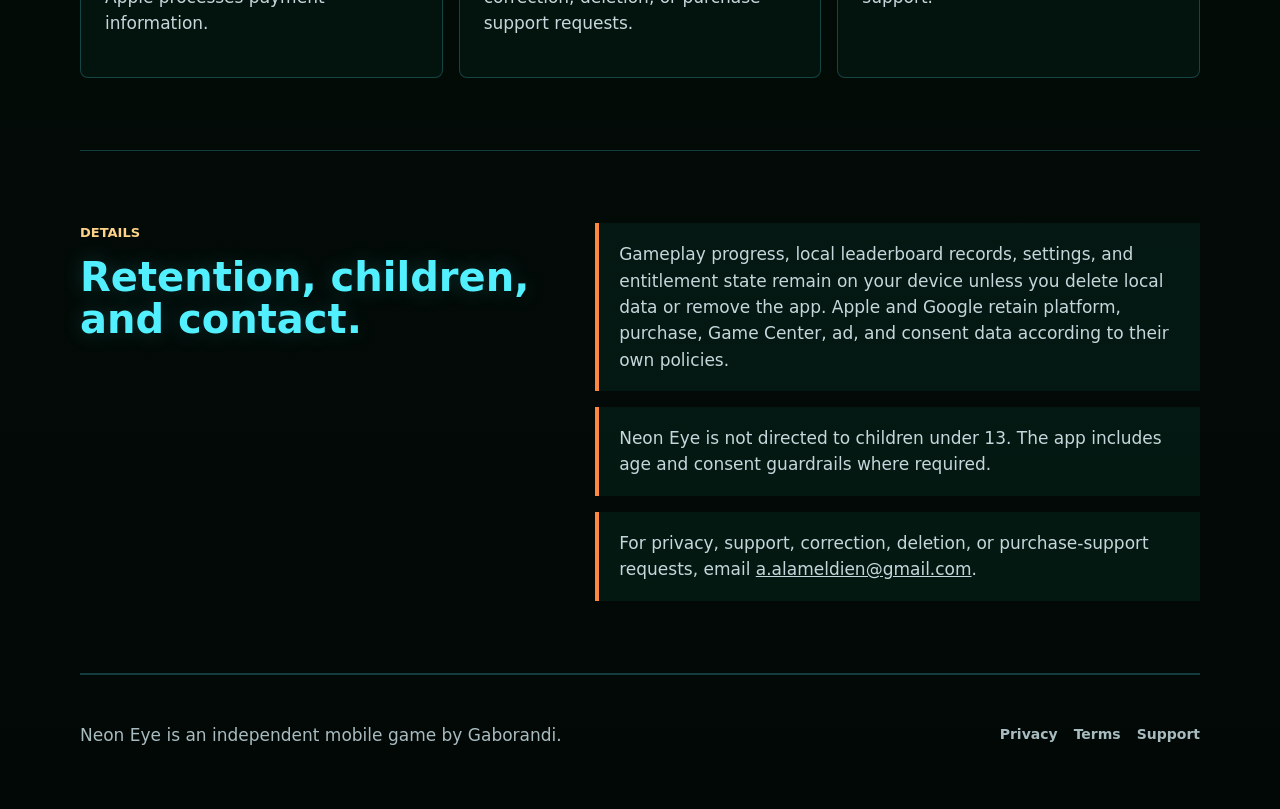
==== commit 34c122e9: "Update Neon Eye website root copy" ====
--- a/index.html
+++ b/index.html
@@ -4,20 +4,17 @@
   <meta charset="utf-8">
   <meta name="viewport" content="width=device-width, initial-scale=1">
   <meta name="theme-color" content="#041209">
-  <meta name="description" content="Neon Eye is an independent premium precision timing game by Gaborandi with a 100-stage campaign, Zen and Flux modes, leaderboards, purchases, ads, consent, and clear privacy details.">
+  <meta name="description" content="Neon Eye is an independent precision timing game by Gaborandi with a 100-stage campaign, Zen and Flux modes, leaderboards, purchases, ads, consent, and clear privacy details.">
   <link rel="canonical" href="https://gaborandi.github.io/neon-eye-privacy/">
   <meta property="og:title" content="Neon Eye | Precision Timing Game">
   <meta property="og:description" content="Precision timing, neon focus, and public privacy details for the independent mobile game.">
   <meta property="og:type" content="website">
   <meta property="og:url" content="https://gaborandi.github.io/neon-eye-privacy/">
-  <meta property="og:image" content="https://gaborandi.github.io/neon-eye-privacy/assets/neon-eye-screen-campaign.png">
-  <meta name="twitter:card" content="summary_large_image">
+  <meta name="twitter:card" content="summary">
   <meta name="twitter:title" content="Neon Eye | Precision Timing Game">
   <meta name="twitter:description" content="Precision timing, neon focus, and public privacy details for the independent mobile game.">
-  <meta name="twitter:image" content="https://gaborandi.github.io/neon-eye-privacy/assets/neon-eye-screen-campaign.png">
   <title>Neon Eye | Precision Timing Game</title>
   <link rel="icon" href='data:image/svg+xml,<svg xmlns="http://www.w3.org/2000/svg" viewBox="0 0 64 64"><rect width="64" height="64" rx="12" fill="%23041209"/><circle cx="32" cy="32" r="18" fill="none" stroke="%23ff8740" stroke-width="6"/><circle cx="32" cy="32" r="6" fill="%23ff8740"/></svg>'>
-  <link rel="preload" as="image" href="./assets/neon-eye-screen-campaign.png">
   <link rel="stylesheet" href="./assets/site.css">
 </head>
 <body>
@@ -65,38 +62,36 @@
     <section class="hero">
       <div class="hero-copy">
         <p class="eyebrow" data-i18n="home.eyebrow">Precision timing game</p>
-        <h1 data-i18n="home.heroTitle">Neon Eye</h1>
+        <h1 data-i18n="home.heroTitle">Every millisecond has a color.</h1>
         <p class="lede" data-i18n="home.heroText">
-          Read the ring, strike the perfect window, and push deeper through a
-          100-stage campaign built for clean focus and rising pressure.
+          Neon Eye is a focused mobile timing game about reading a moving eye,
+          striking the perfect window, and pushing deeper through a 100-stage
+          campaign.
         </p>
-        <div class="hero-lower">
-          <div class="hero-actions" aria-label="Primary actions">
-            <span class="button primary inert" data-i18n="home.storeCta">App Store link coming soon</span>
-            <a class="button secondary" href="./privacy/" data-i18n="home.privacyCta">Read privacy policy</a>
+        <div class="hero-actions" aria-label="Primary actions">
+          <span class="button primary inert" data-i18n="home.storeCta">App Store link coming soon</span>
+          <a class="button secondary" href="./privacy/" data-i18n="home.privacyCta">Read privacy policy</a>
+        </div>
+        <dl class="trust-strip" aria-label="Release profile">
+          <div><dt data-i18n="home.promiseOneTitle">100 stages</dt><dd data-i18n="home.promiseOneText">Campaign built around pressure</dd></div>
+          <div><dt data-i18n="home.promiseTwoTitle">Fast modes</dt><dd data-i18n="home.promiseTwoText">Zen, Flux, and daily play</dd></div>
+          <div><dt data-i18n="home.promiseThreeTitle">Player controls</dt><dd data-i18n="home.promiseThreeText">Consent, privacy, and support</dd></div>
+        </dl>
+      </div>
+
+      <div class="game-visual" aria-label="Neon Eye gameplay visual">
+        <div class="phone-shell">
+          <div class="eye-stage">
+            <div class="eye-title">NEON EYE</div>
+            <div class="eye-ring" aria-hidden="true"></div>
+            <div class="hit-zone" aria-hidden="true"></div>
+            <div class="pulse-line" aria-hidden="true"></div>
+            <button class="timing-demo" type="button" data-timing-target data-i18n-aria="home.demoButtonLabel" aria-label="Try the Neon Eye timing window">
+              <span class="demo-kicker" data-i18n="home.demoKicker">Tap the window</span>
+              <span class="demo-score" data-timing-score data-i18n="home.demoReady">READY</span>
+            </button>
           </div>
-          <dl class="trust-strip" aria-label="Release profile">
-            <div><dt data-i18n="home.promiseOneTitle">100 stages</dt><dd data-i18n="home.promiseOneText">Campaign built around pressure</dd></div>
-            <div><dt data-i18n="home.promiseTwoTitle">Fast modes</dt><dd data-i18n="home.promiseTwoText">Zen, Flux, and daily play</dd></div>
-            <div><dt data-i18n="home.promiseThreeTitle">Player controls</dt><dd data-i18n="home.promiseThreeText">Consent, privacy, and support</dd></div>
-          </dl>
         </div>
-      </div>
-
-      <div class="game-visual" aria-label="Neon Eye gameplay screenshots">
-        <figure class="hero-shot hero-shot-main">
-          <img src="./assets/neon-eye-screen-campaign.png" alt="Neon Eye Campaign gameplay screenshot with the timing ring, arc target, needle, level, lives, tempo, and hit count">
-          <figcaption>
-            <span data-i18n="home.heroShotKicker">Campaign gameplay</span>
-            <strong data-i18n="home.heroShotTitle">Read the ring. Hit the instant.</strong>
-          </figcaption>
-        </figure>
-        <figure class="hero-shot hero-shot-menu">
-          <img src="./assets/neon-eye-screen-menu.png" alt="Neon Eye main menu screenshot showing Campaign, Zen, Flux, Daily, Battle Pass, Leaderboard, Cosmetics, and Shop">
-        </figure>
-        <figure class="hero-shot hero-shot-flux">
-          <img src="./assets/neon-eye-screen-flux.png" alt="Neon Eye Flux gameplay screenshot with the timing ring, wave number, lives, timer, and moving target">
-        </figure>
       </div>
     </section>
 
@@ -158,8 +153,8 @@
       </div>
       <div class="proof-list">
         <p data-i18n="home.progressOne">The first screen leads with the actual game surface: Campaign, Zen, Flux, Daily, Battle Pass, Leaderboard, Cosmetics, Shop, and Settings.</p>
-        <p data-i18n="home.progressTwo">Progression is built around campaign stages, medals, daily goals, mastery, and optional leaderboard/cloud-save systems.</p>
-        <p data-i18n="home.progressThree">The launch profile is transparent: ads, consent, ATT, analytics, purchases, support, and deletion requests are documented below.</p>
+        <p data-i18n="home.progressTwo">Progression is built around campaign stages, medals, daily goals, mastery, Game Center rankings, and local device records.</p>
+        <p data-i18n="home.progressThree">The launch profile is transparent: ads, consent, ATT, purchases, support, and deletion requests are documented below.</p>
       </div>
     </section>
 
@@ -189,11 +184,11 @@
       <div class="section-heading">
         <p class="eyebrow" data-i18n="privacy.eyebrow">Player trust</p>
         <h2 data-i18n="privacy.title">Neon Eye Privacy Policy</h2>
-        <p class="legal-date" data-i18n="privacy.updated">Last updated: May 7, 2026</p>
+        <p class="legal-date" data-i18n="privacy.updated">Last updated: May 13, 2026</p>
       </div>
       <div class="proof-list">
         <p data-i18n="common.translationNote">Translations are provided for convenience. If a translation differs from the English version, the English version controls.</p>
-        <p data-i18n="privacy.summary">The current launch profile includes ads, Google UMP consent, Apple's App Tracking Transparency prompt, analytics, Apple Game Center, Apple StoreKit purchases, Supabase leaderboards, Supabase cloud save, receipt validation, Remove Ads, limited/non-personalized ads, support, and deletion requests.</p>
+        <p data-i18n="privacy.summary">The current launch profile includes ads, Google UMP consent, Apple's App Tracking Transparency prompt, Apple Game Center, Apple StoreKit purchases, local device records, Remove Ads, limited/non-personalized ads, support, and local data deletion requests.</p>
       </div>
     </section>
 
@@ -205,7 +200,7 @@
         </article>
         <article>
           <h3 data-i18n="privacy.onlineTitle">Online Features</h3>
-          <p data-i18n="privacy.onlineText">When online features are available, Neon Eye may process leaderboard entries, cloud-save records, app-generated user identifiers, Game Center identifiers, scores, stage progress, purchase entitlement state, and timestamps through Supabase and Apple services.</p>
+          <p data-i18n="privacy.onlineText">When online features are available, Neon Eye may use Apple Game Center for supported leaderboard scores and Apple StoreKit for purchase entitlements. Device leaderboard records and save progress are stored locally on your device; the shipped v1 app does not use a custom online leaderboard or remote save backend.</p>
         </article>
         <article>
           <h3 data-i18n="privacy.adsTitle">Advertising And Tracking</h3>
@@ -221,7 +216,7 @@
         </article>
         <article>
           <h3 data-i18n="privacy.sharingTitle">Data Sharing</h3>
-          <p data-i18n="privacy.sharingText">We do not sell personal information. Data is shared with Apple, Google, and Supabase only as needed for App Store distribution, ads, consent, analytics, purchases, Game Center, leaderboards, cloud save, receipt validation, and support.</p>
+          <p data-i18n="privacy.sharingText">We do not sell personal information. Data is shared with Apple and Google only as needed for App Store distribution, ads, consent, purchases, Game Center, and support.</p>
         </article>
       </div>
     </section>
@@ -232,7 +227,7 @@
         <h2 data-i18n="privacy.detailsTitle">Retention, children, and contact.</h2>
       </div>
       <div class="proof-list">
-        <p data-i18n="privacy.retentionText">We retain gameplay, analytics, leaderboard, cloud-save, and entitlement data as long as needed to operate the game, maintain records, prevent abuse, and comply with legal requirements. Third-party services retain data according to their own policies.</p>
+        <p data-i18n="privacy.retentionText">Gameplay progress, local leaderboard records, settings, and entitlement state remain on your device unless you delete local data or remove the app. Apple and Google retain platform, purchase, Game Center, ad, and consent data according to their own policies.</p>
         <p data-i18n="privacy.childrenText">Neon Eye is not directed to children under 13. The app includes age and consent guardrails where required.</p>
         <p><span data-i18n="privacy.contactText">For privacy, support, correction, deletion, or purchase-support requests, email</span> <a href="mailto:a.alameldien@gmail.com">a.alameldien@gmail.com</a>.</p>
       </div>
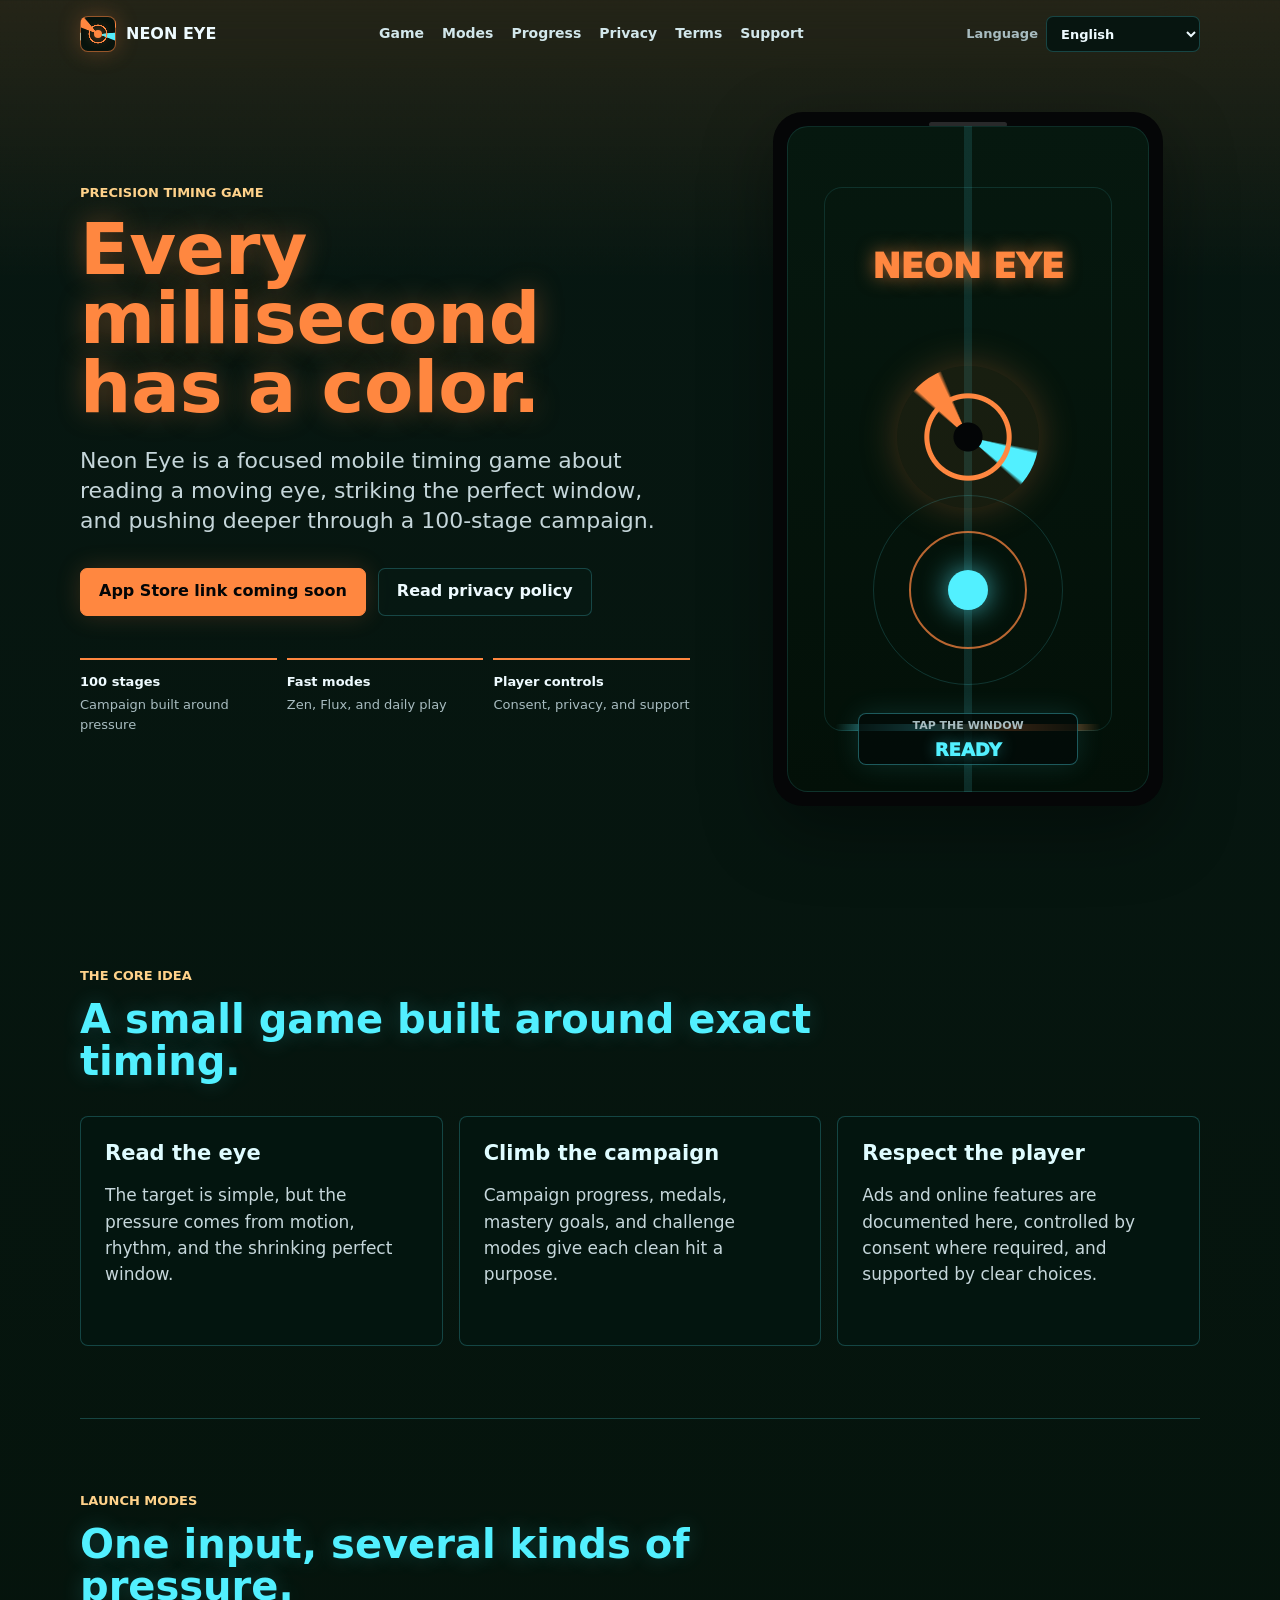
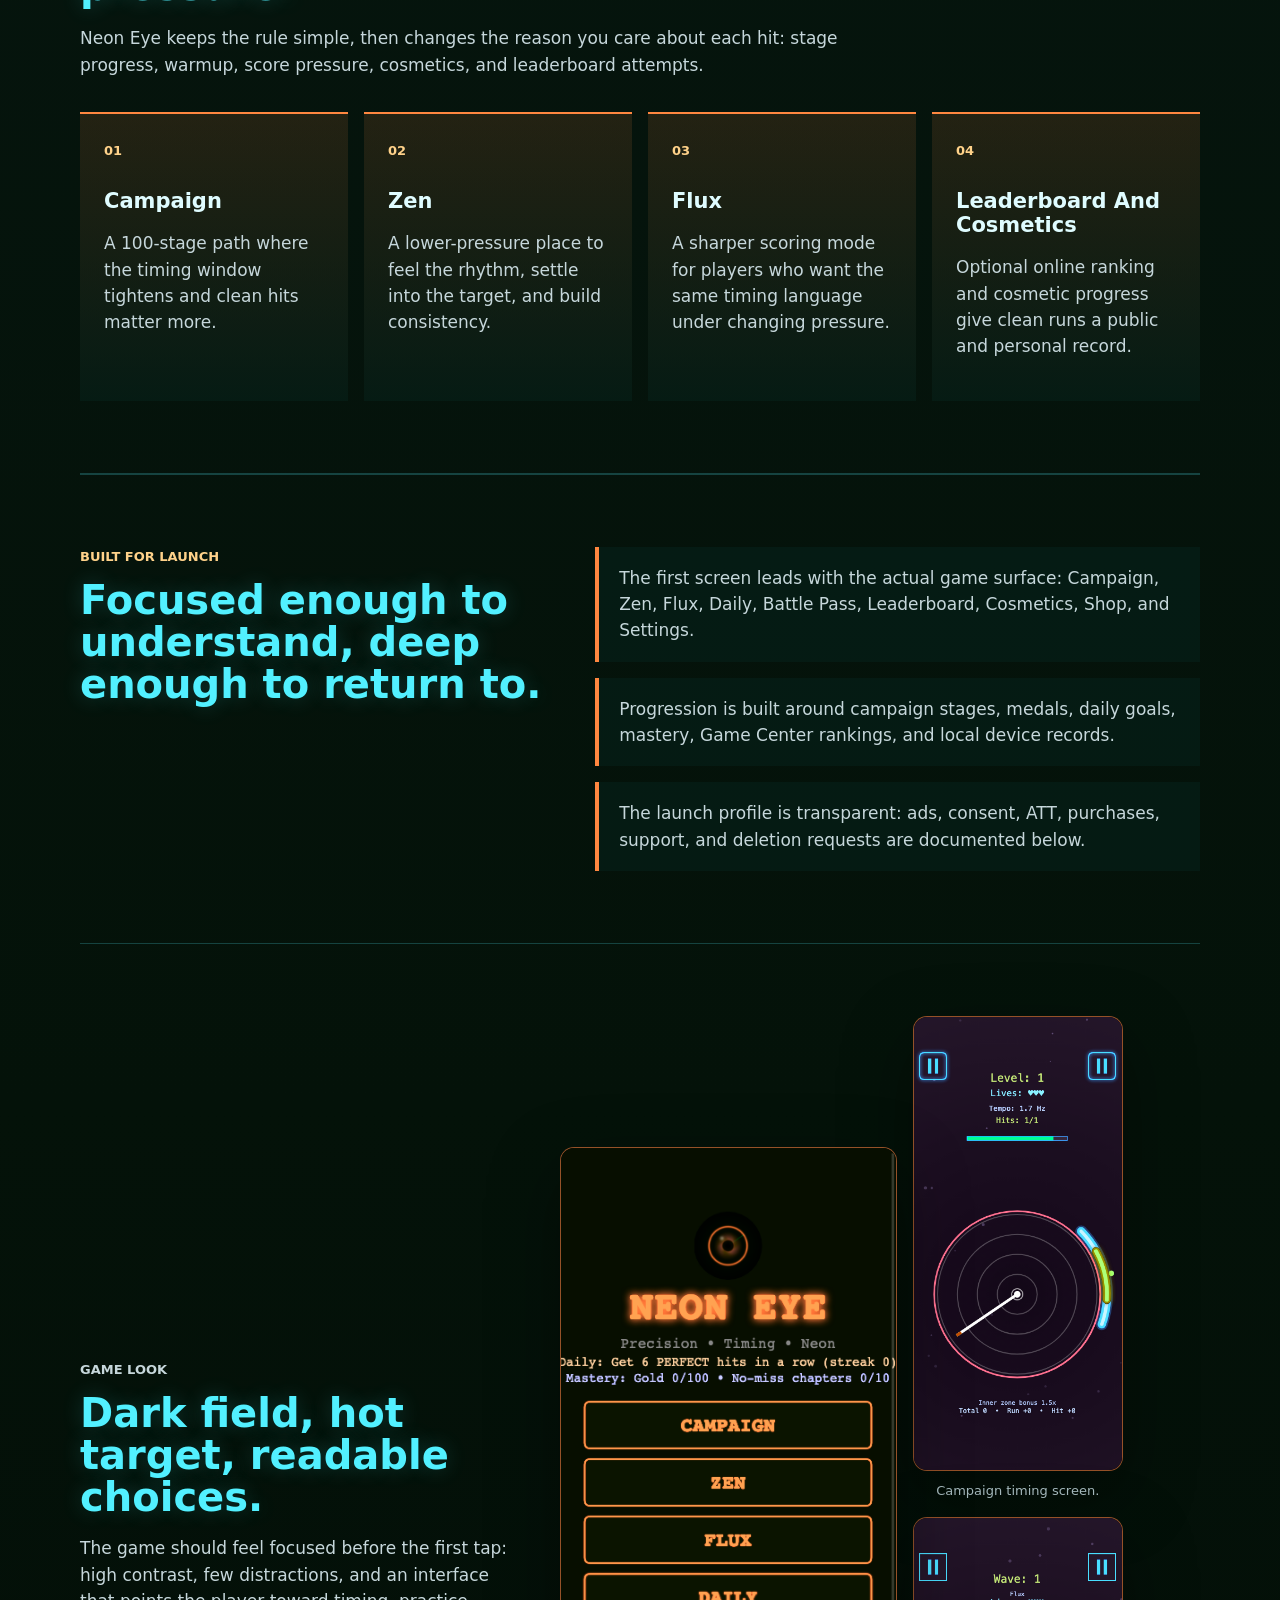
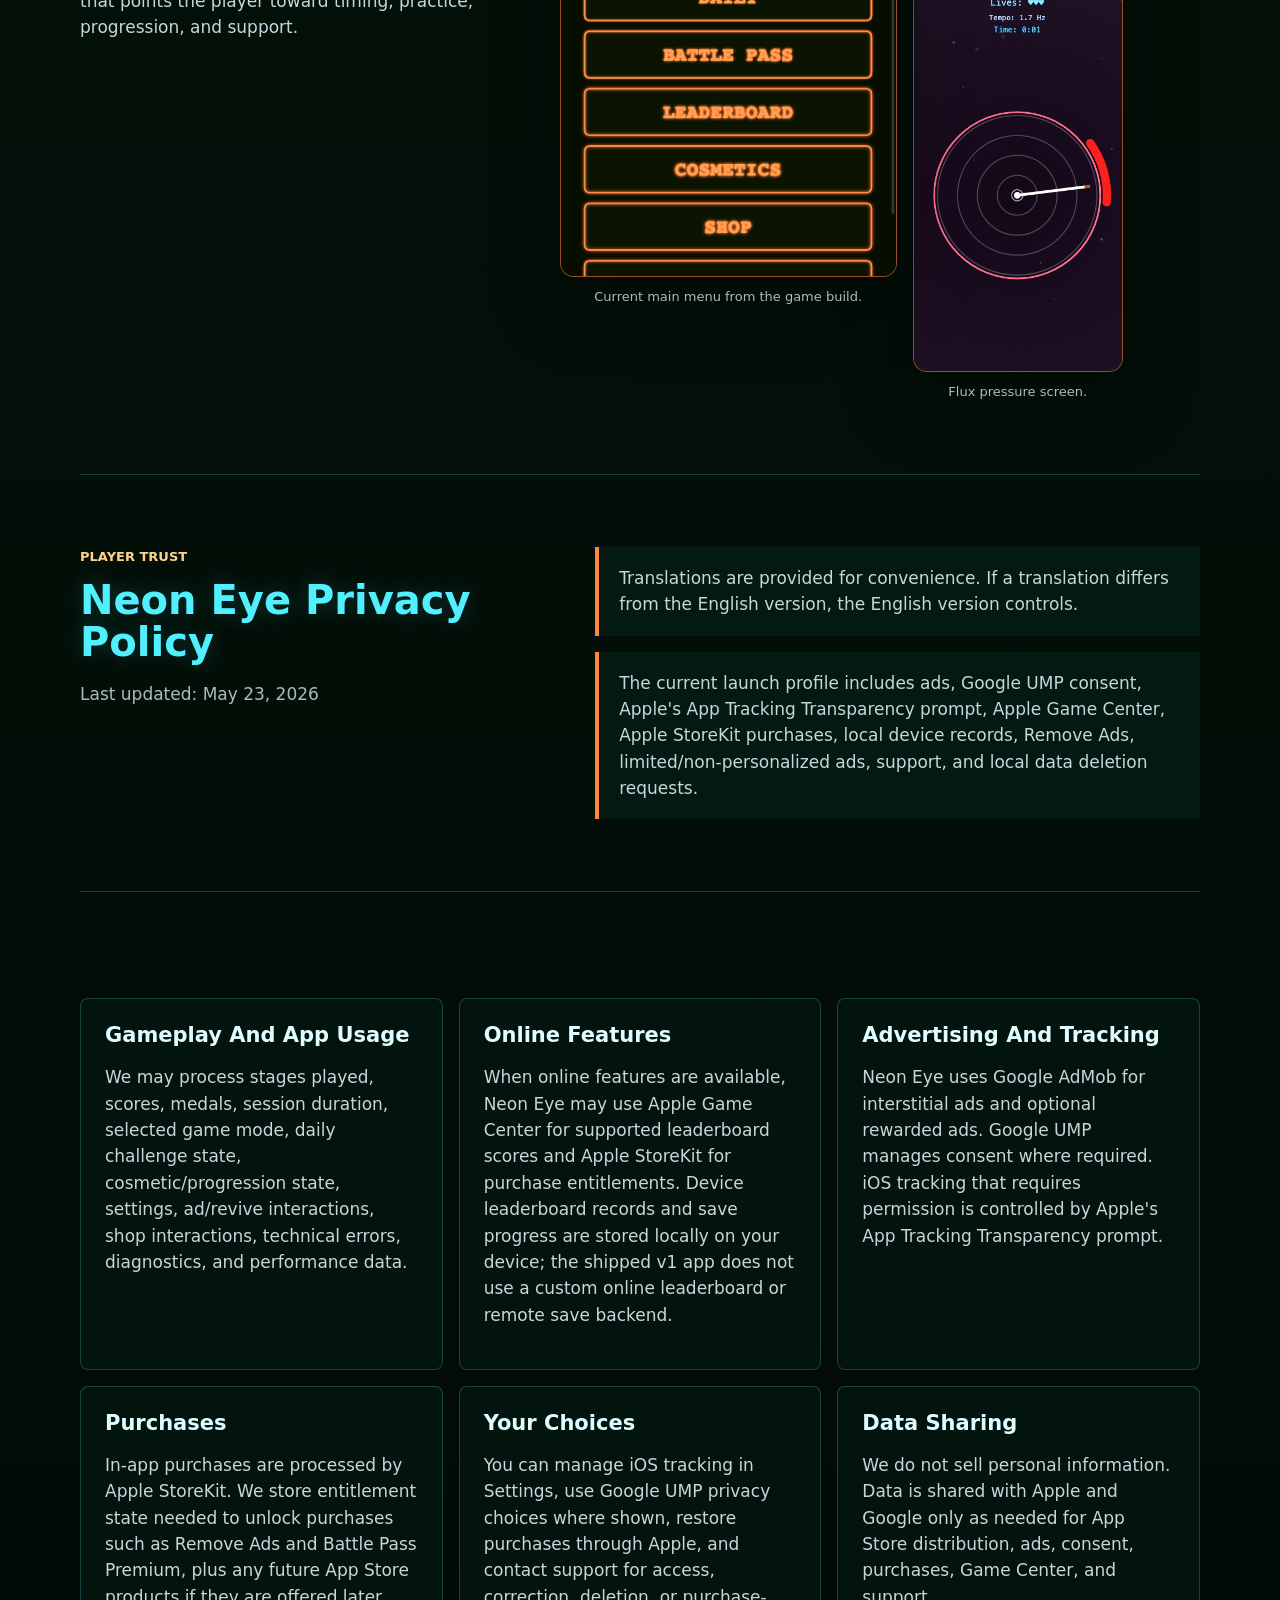
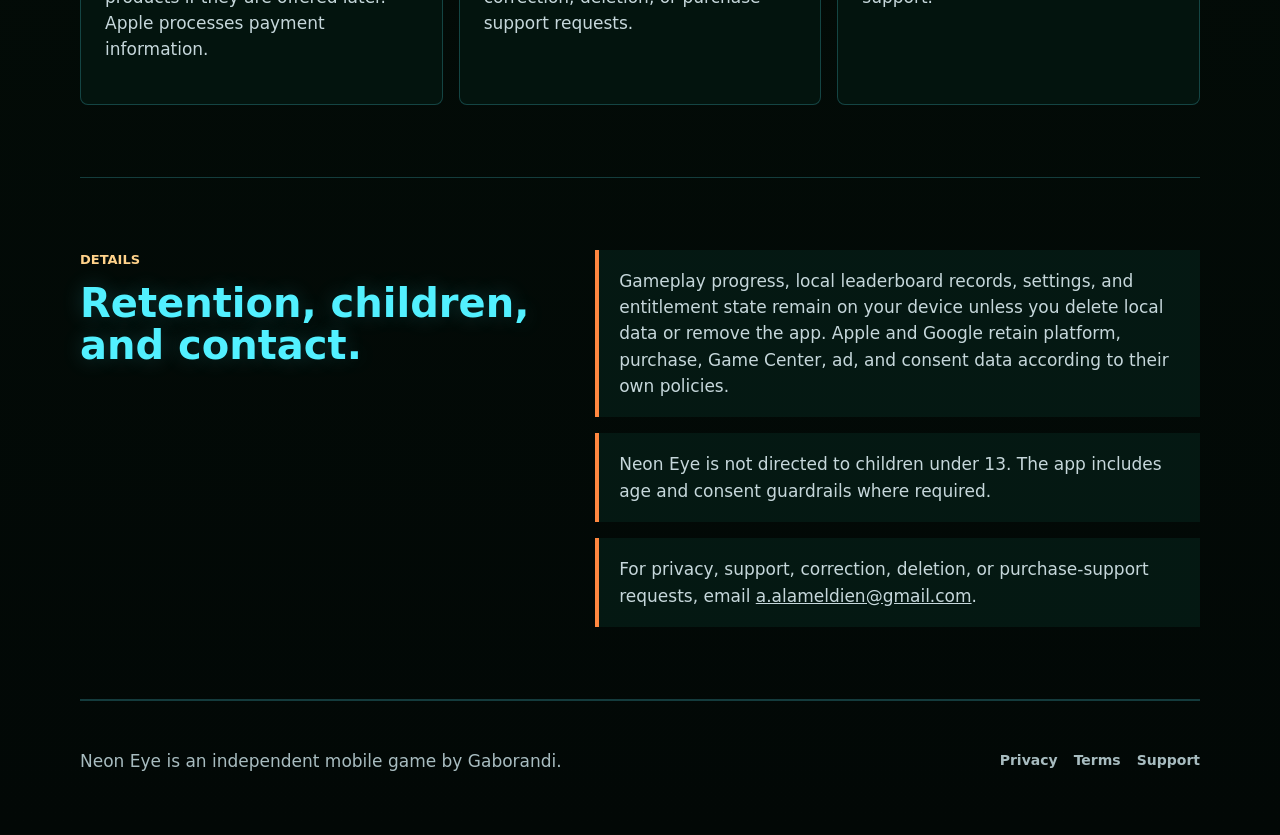
==== commit c78ba4dd: "Update Neon Eye policy site for v1 launch" ====
--- a/index.html
+++ b/index.html
@@ -184,7 +184,7 @@
       <div class="section-heading">
         <p class="eyebrow" data-i18n="privacy.eyebrow">Player trust</p>
         <h2 data-i18n="privacy.title">Neon Eye Privacy Policy</h2>
-        <p class="legal-date" data-i18n="privacy.updated">Last updated: May 13, 2026</p>
+        <p class="legal-date" data-i18n="privacy.updated">Last updated: May 23, 2026</p>
       </div>
       <div class="proof-list">
         <p data-i18n="common.translationNote">Translations are provided for convenience. If a translation differs from the English version, the English version controls.</p>
@@ -208,7 +208,7 @@
         </article>
         <article>
           <h3 data-i18n="privacy.purchaseTitle">Purchases</h3>
-          <p data-i18n="privacy.purchaseText">In-app purchases are processed by Apple StoreKit. We store entitlement state needed to unlock purchases such as Remove Ads, Battle Pass, Starter Bundle, and coin packs. Apple processes payment information.</p>
+          <p data-i18n="privacy.purchaseText">In-app purchases are processed by Apple StoreKit. We store entitlement state needed to unlock purchases such as Remove Ads and Battle Pass Premium, plus any future App Store products if they are offered later. Apple processes payment information.</p>
         </article>
         <article>
           <h3 data-i18n="privacy.choicesTitle">Your Choices</h3>
--- a/assets/site.css
+++ b/assets/site.css
@@ -180,19 +180,13 @@
 .hero {
   display: grid;
   grid-template-columns: minmax(0, 1fr) minmax(300px, 0.76fr);
-  grid-template-areas: "copy visual";
-  gap: 32px 46px;
+  gap: 46px;
   align-items: center;
   min-height: calc(100vh - 74px);
   padding: 28px 0 72px;
 }
 
 .hero-copy {
-  grid-area: copy;
-  max-width: 680px;
-}
-
-.hero-lower {
   max-width: 680px;
 }
 
@@ -319,103 +313,183 @@
 }
 
 .game-visual {
+  justify-self: center;
+  width: min(100%, 390px);
+}
+
+.phone-shell {
   position: relative;
-  grid-area: visual;
-  justify-self: center;
-  width: min(100%, 470px);
-  min-height: 660px;
-}
-
-.game-visual::before {
+  aspect-ratio: 9 / 16;
+  border-radius: 30px;
+  padding: 14px;
+  background: #050607;
+  box-shadow: var(--shadow);
+}
+
+.phone-shell::before {
   position: absolute;
+  top: 10px;
+  left: 50%;
+  width: 78px;
+  height: 5px;
+  border-radius: 99px;
   content: "";
-  inset: 9% 0 8% 20%;
-  z-index: -1;
+  transform: translateX(-50%);
+  background: rgba(255, 255, 255, 0.14);
+}
+
+.eye-stage {
+  position: relative;
+  height: 100%;
+  overflow: hidden;
+  border: 1px solid rgba(82, 240, 255, 0.12);
+  border-radius: 21px;
   background:
-    linear-gradient(90deg, transparent, rgba(82, 240, 255, 0.14), transparent),
-    repeating-linear-gradient(90deg, rgba(82, 240, 255, 0.13) 0 1px, transparent 1px 42px);
-  opacity: 0.54;
-  transform: skewY(-9deg);
-}
-
-.hero-shot {
+    linear-gradient(90deg, transparent 49%, rgba(82, 240, 255, 0.12) 49% 51%, transparent 51%),
+    linear-gradient(180deg, #06180f 0, #031008 100%);
+}
+
+.eye-stage::before {
   position: absolute;
-  margin: 0;
-}
-
-.hero-shot img {
-  display: block;
-  width: 100%;
-  aspect-ratio: 375 / 812;
-  object-fit: cover;
-  border: 1px solid var(--line-hot);
-  border-radius: 24px;
-  background: var(--field-deep);
-  box-shadow: 0 26px 88px rgba(0, 0, 0, 0.52);
-}
-
-.hero-shot-main {
+  inset: 9% 10%;
+  border: 1px solid rgba(82, 240, 255, 0.12);
+  border-radius: 18px;
+  content: "";
+}
+
+.eye-title {
+  position: absolute;
+  top: 17%;
+  left: 0;
+  right: 0;
+  color: var(--orange);
+  font-size: 34px;
+  font-weight: 950;
+  text-align: center;
+  text-shadow: 0 0 18px rgba(255, 135, 64, 0.62);
+}
+
+.eye-ring {
+  position: absolute;
+  top: 36%;
   left: 50%;
-  top: 0;
-  z-index: 2;
-  width: 318px;
-  transform: translateX(-42%);
-}
-
-.hero-shot-main::before {
+  width: 142px;
+  height: 142px;
+  border-radius: 50%;
+  transform: translateX(-50%);
+  background:
+    radial-gradient(circle, var(--black) 0 14%, transparent 15%),
+    radial-gradient(circle, transparent 0 38%, var(--orange) 39% 43%, transparent 44%),
+    conic-gradient(from 230deg, transparent 0 22%, var(--orange) 23% 29%, transparent 30% 64%, var(--cyan) 65% 72%, transparent 73%),
+    rgba(255, 135, 64, 0.08);
+  box-shadow: 0 0 38px rgba(255, 135, 64, 0.26);
+}
+
+.hit-zone {
   position: absolute;
-  inset: -14px;
-  z-index: -1;
-  border: 10px solid #030506;
-  border-radius: 34px;
+  left: 50%;
+  bottom: 16%;
+  width: 190px;
+  height: 190px;
+  border: 1px solid rgba(82, 240, 255, 0.16);
+  border-radius: 50%;
+  transform: translateX(-50%);
+}
+
+.hit-zone::before,
+.hit-zone::after {
+  position: absolute;
+  inset: 35px;
+  border-radius: 50%;
   content: "";
-  box-shadow: 0 0 54px rgba(255, 135, 64, 0.2);
-}
-
-.hero-shot-main figcaption {
+}
+
+.hit-zone::before {
+  border: 2px solid rgba(255, 135, 64, 0.72);
+}
+
+.hit-zone::after {
+  inset: 74px;
+  background: var(--cyan);
+  box-shadow: 0 0 28px rgba(82, 240, 255, 0.68);
+}
+
+.pulse-line {
   position: absolute;
-  left: 18px;
-  right: 18px;
-  bottom: 18px;
+  left: 13%;
+  right: 13%;
+  bottom: 9%;
+  height: 7px;
+  border-radius: 999px;
+  background: linear-gradient(90deg, transparent, var(--cyan), var(--orange), transparent);
+}
+
+.timing-demo {
+  position: absolute;
+  left: 50%;
+  bottom: 3.8%;
+  z-index: 3;
   display: grid;
-  gap: 3px;
-  padding: 12px 14px;
-  border: 1px solid rgba(82, 240, 255, 0.26);
+  gap: 2px;
+  place-items: center;
+  width: min(72%, 220px);
+  min-height: 52px;
+  border: 1px solid rgba(82, 240, 255, 0.34);
   border-radius: 8px;
-  background: rgba(3, 8, 8, 0.78);
-  backdrop-filter: blur(10px);
-}
-
-.hero-shot-main figcaption span {
+  color: var(--ink);
+  background: rgba(3, 12, 9, 0.82);
+  box-shadow: 0 0 28px rgba(82, 240, 255, 0.12);
+  cursor: pointer;
+  font: inherit;
+  transform: translateX(-50%);
+}
+
+.timing-demo:focus-visible {
+  outline: 2px solid var(--cyan);
+  outline-offset: 3px;
+}
+
+.timing-demo:hover {
+  border-color: var(--orange);
+}
+
+.timing-demo[data-outcome="perfect"] {
+  border-color: var(--gold);
+  box-shadow: 0 0 34px rgba(255, 210, 138, 0.34);
+}
+
+.timing-demo[data-outcome="good"] {
+  border-color: var(--cyan);
+  box-shadow: 0 0 30px rgba(82, 240, 255, 0.24);
+}
+
+.timing-demo[data-outcome="miss"] {
+  border-color: rgba(255, 135, 64, 0.7);
+}
+
+.demo-kicker,
+.demo-score {
+  line-height: 1;
+  letter-spacing: 0;
+}
+
+.demo-kicker {
+  color: var(--muted);
+  font-size: 11px;
+  font-weight: 800;
+  text-transform: uppercase;
+}
+
+.demo-score {
+  color: var(--cyan);
+  font-size: 18px;
+  font-weight: 950;
+  text-shadow: 0 0 16px rgba(82, 240, 255, 0.4);
+}
+
+.timing-demo[data-outcome="perfect"] .demo-score {
   color: var(--gold);
-  font-size: 11px;
-  font-weight: 900;
-  text-transform: uppercase;
-}
-
-.hero-shot-main figcaption strong {
-  color: var(--ink);
-  font-size: 15px;
-  line-height: 1.12;
-}
-
-.hero-shot-menu,
-.hero-shot-flux {
-  z-index: 1;
-  width: 158px;
-  opacity: 0.94;
-}
-
-.hero-shot-menu {
-  left: 0;
-  top: 68px;
-  transform: rotate(-7deg);
-}
-
-.hero-shot-flux {
-  right: 0;
-  bottom: 4px;
-  transform: rotate(6deg);
+  text-shadow: 0 0 16px rgba(255, 210, 138, 0.56);
 }
 
 .section-block {
@@ -646,6 +720,52 @@
   font-weight: 750;
 }
 
+@media (prefers-reduced-motion: no-preference) {
+  .eye-ring {
+    animation: eyeSweep 3.4s ease-in-out infinite;
+  }
+
+  .hit-zone::after {
+    animation: targetPulse 2.6s ease-in-out infinite;
+  }
+
+  .timing-demo.timing-hit {
+    animation: timingPress 280ms ease-out;
+  }
+}
+
+@keyframes eyeSweep {
+  0%, 100% {
+    transform: translateX(-50%) rotate(0deg);
+  }
+  50% {
+    transform: translateX(-50%) rotate(24deg);
+  }
+}
+
+@keyframes targetPulse {
+  0%, 100% {
+    transform: scale(1);
+    opacity: 0.78;
+  }
+  50% {
+    transform: scale(0.72);
+    opacity: 1;
+  }
+}
+
+@keyframes timingPress {
+  0% {
+    transform: translateX(-50%) scale(1);
+  }
+  50% {
+    transform: translateX(-50%) scale(0.96);
+  }
+  100% {
+    transform: translateX(-50%) scale(1);
+  }
+}
+
 @media (max-width: 860px) {
   .site-header {
     flex-wrap: wrap;
@@ -665,11 +785,8 @@
   }
 
   .hero {
-    grid-template-areas:
-      "copy"
-      "visual";
     min-height: 0;
-    gap: 30px;
+    gap: 34px;
     padding-top: 20px;
   }
 
@@ -678,27 +795,7 @@
   }
 
   .game-visual {
-    width: min(100%, 390px);
-    min-height: 590px;
-  }
-
-  .hero-shot-main {
-    left: 50%;
-    width: 274px;
-    transform: translateX(-50%);
-  }
-
-  .hero-shot-menu,
-  .hero-shot-flux {
-    width: 122px;
-  }
-
-  .hero-shot-menu {
-    top: 82px;
-  }
-
-  .hero-shot-flux {
-    bottom: 36px;
+    width: min(100%, 340px);
   }
 
   .feature-grid,
@@ -773,43 +870,6 @@
     flex-direction: column;
   }
 
-  .hero {
-    grid-template-areas: none;
-  }
-
-  .hero-copy {
-    display: contents;
-  }
-
-  .hero-copy > .eyebrow {
-    order: 1;
-    margin-bottom: 0;
-  }
-
-  .hero-copy > h1 {
-    order: 2;
-  }
-
-  .hero-copy > .lede {
-    order: 3;
-    margin-top: 0;
-  }
-
-  .game-visual {
-    grid-area: auto;
-    order: 4;
-  }
-
-  .hero-lower {
-    order: 5;
-    width: 100%;
-    max-width: none;
-  }
-
-  .hero-lower .hero-actions {
-    margin-top: 0;
-  }
-
   .button {
     width: 100%;
   }
@@ -839,30 +899,4 @@
     align-items: flex-start;
     flex-direction: column;
   }
-
-  .game-visual {
-    min-height: auto;
-  }
-
-  .game-visual::before {
-    display: none;
-  }
-
-  .hero-shot {
-    position: relative;
-    width: min(100%, 295px);
-    margin: 0 auto;
-    transform: none;
-  }
-
-  .hero-shot-main {
-    left: auto;
-    width: min(100%, 295px);
-    transform: none;
-  }
-
-  .hero-shot-menu,
-  .hero-shot-flux {
-    display: none;
-  }
-}
+}
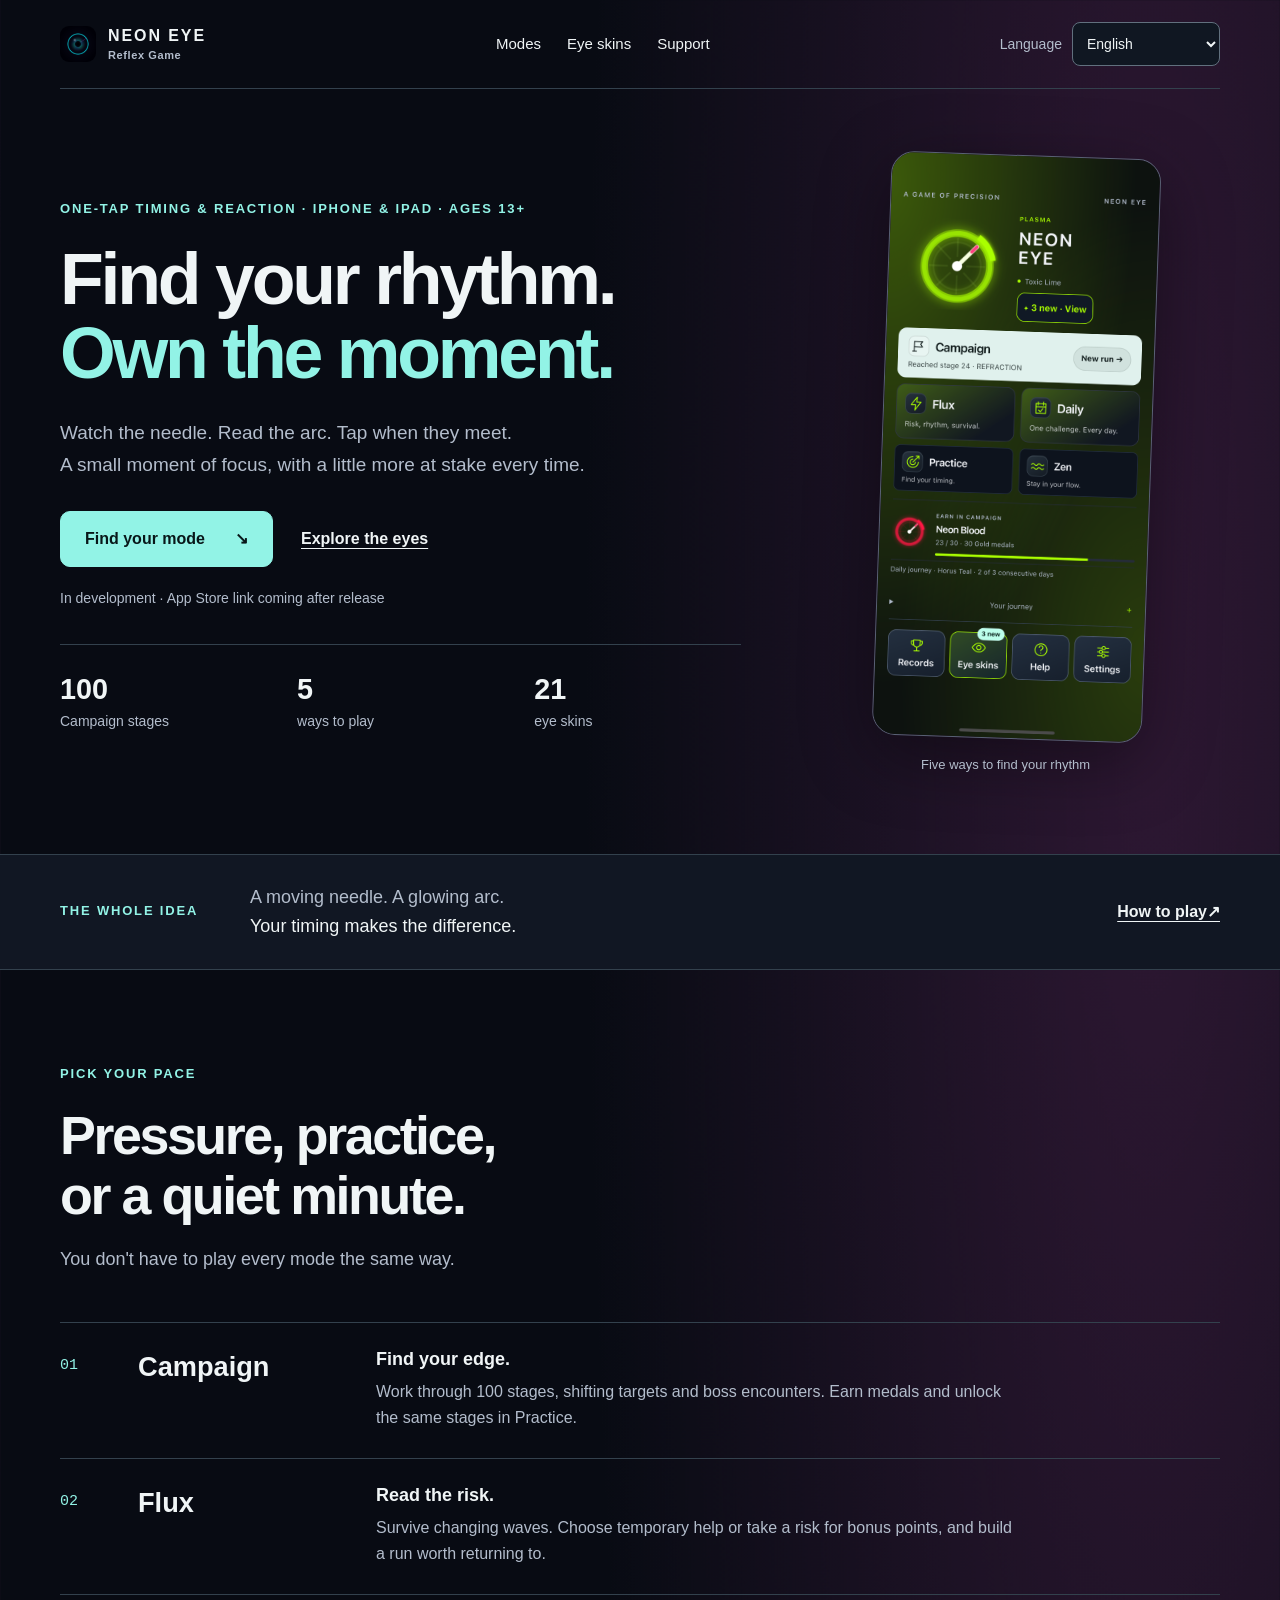
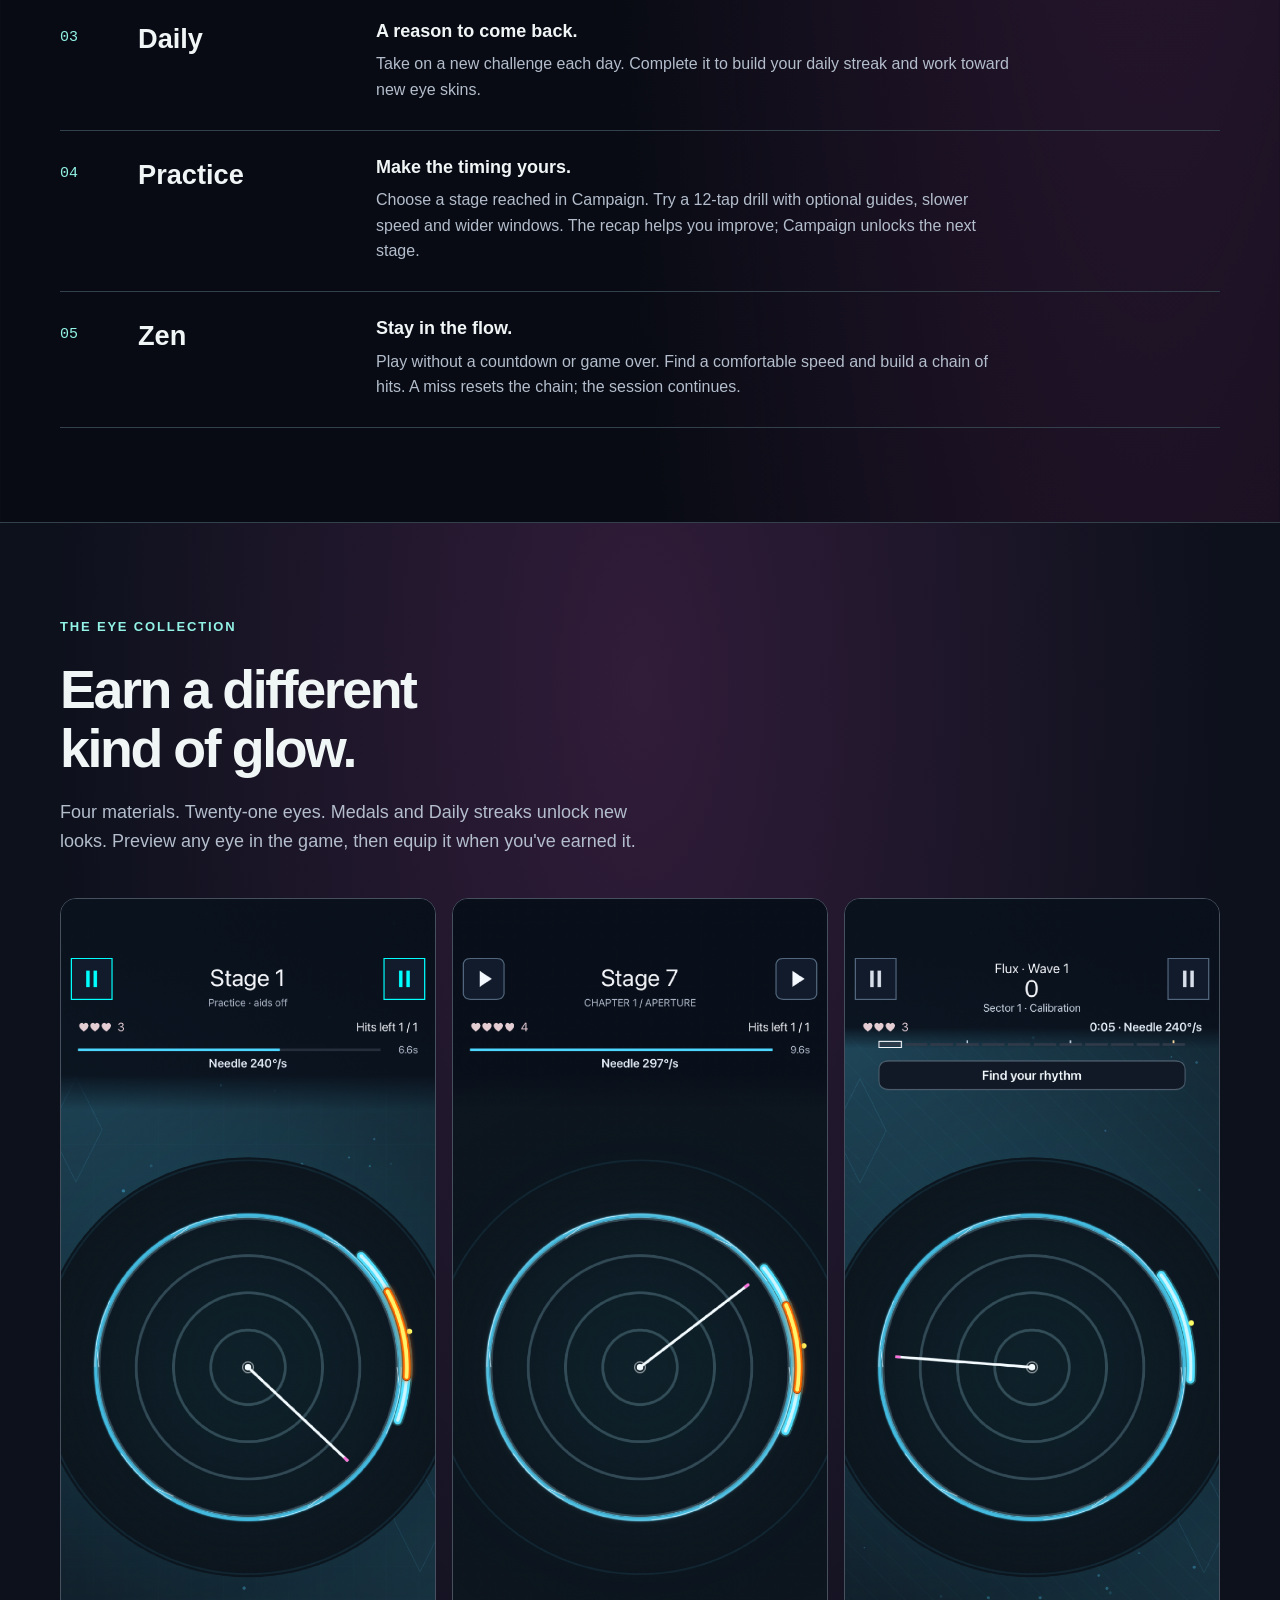
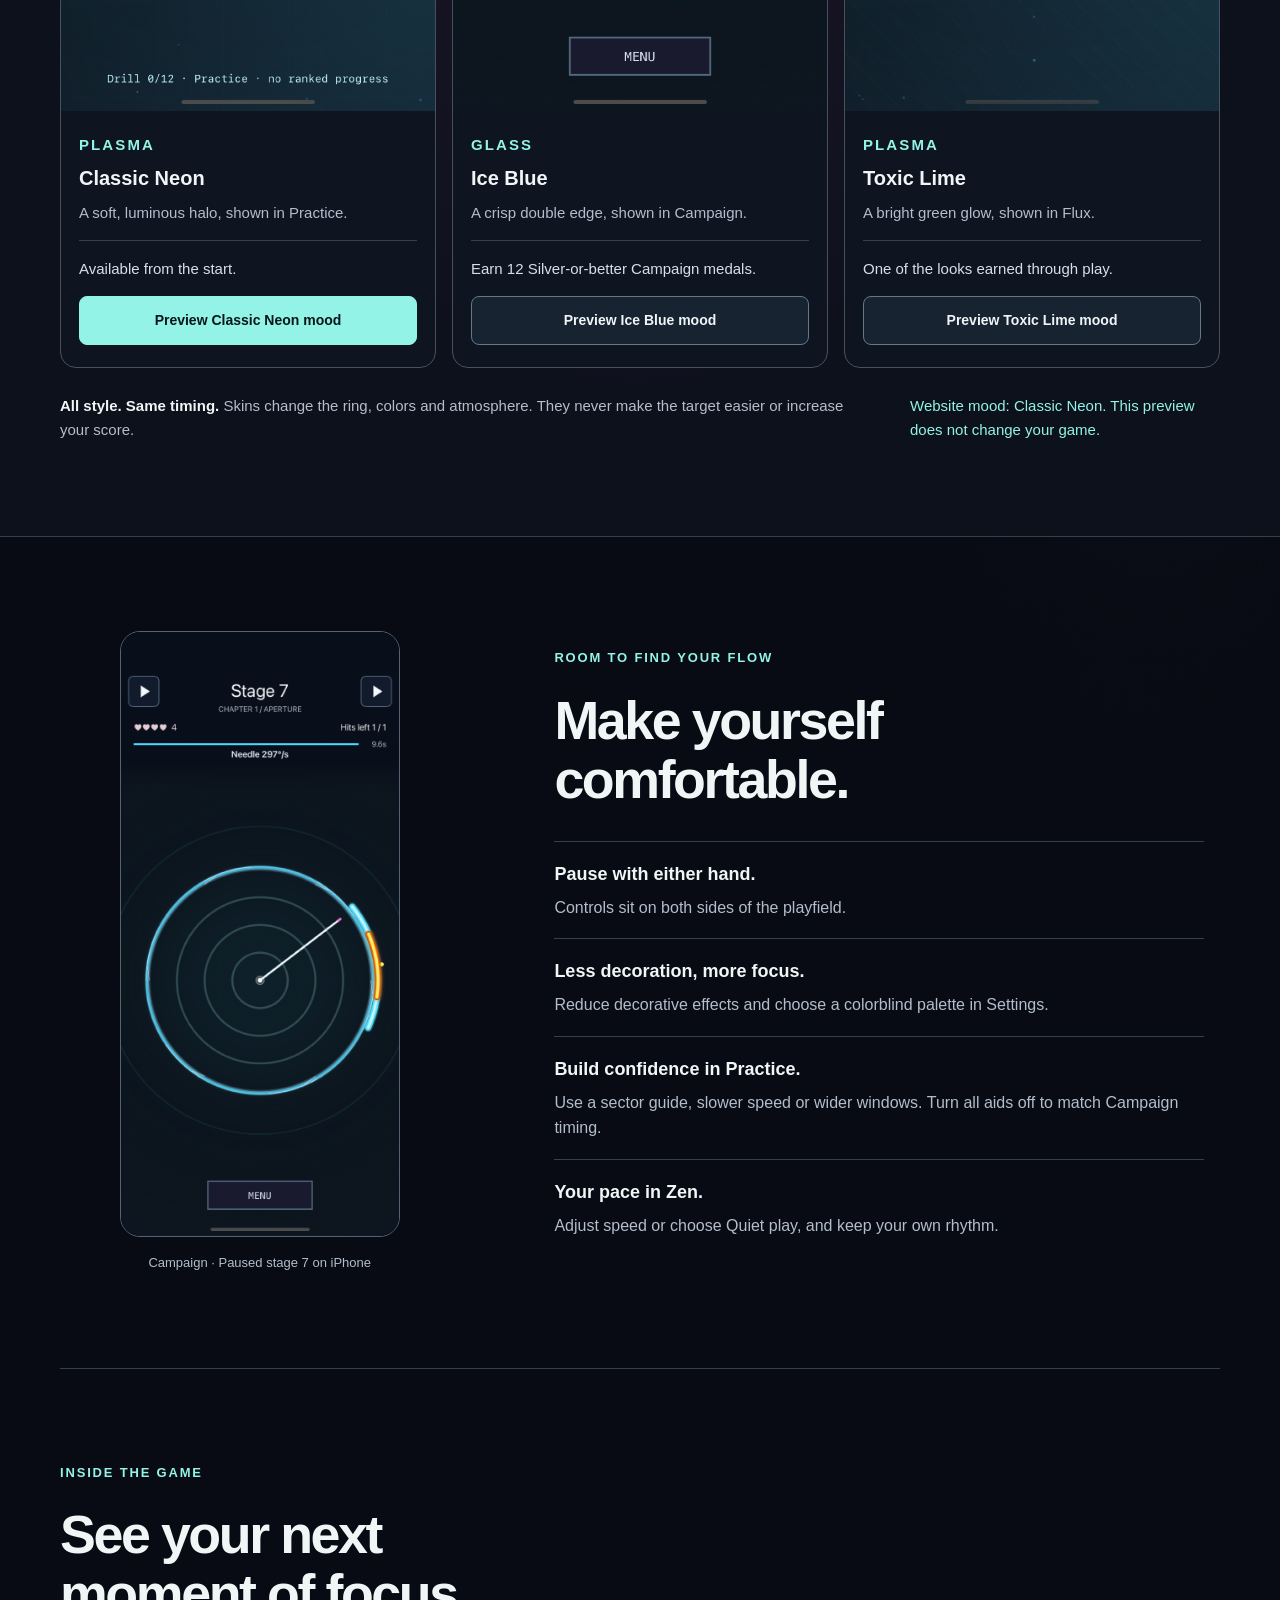
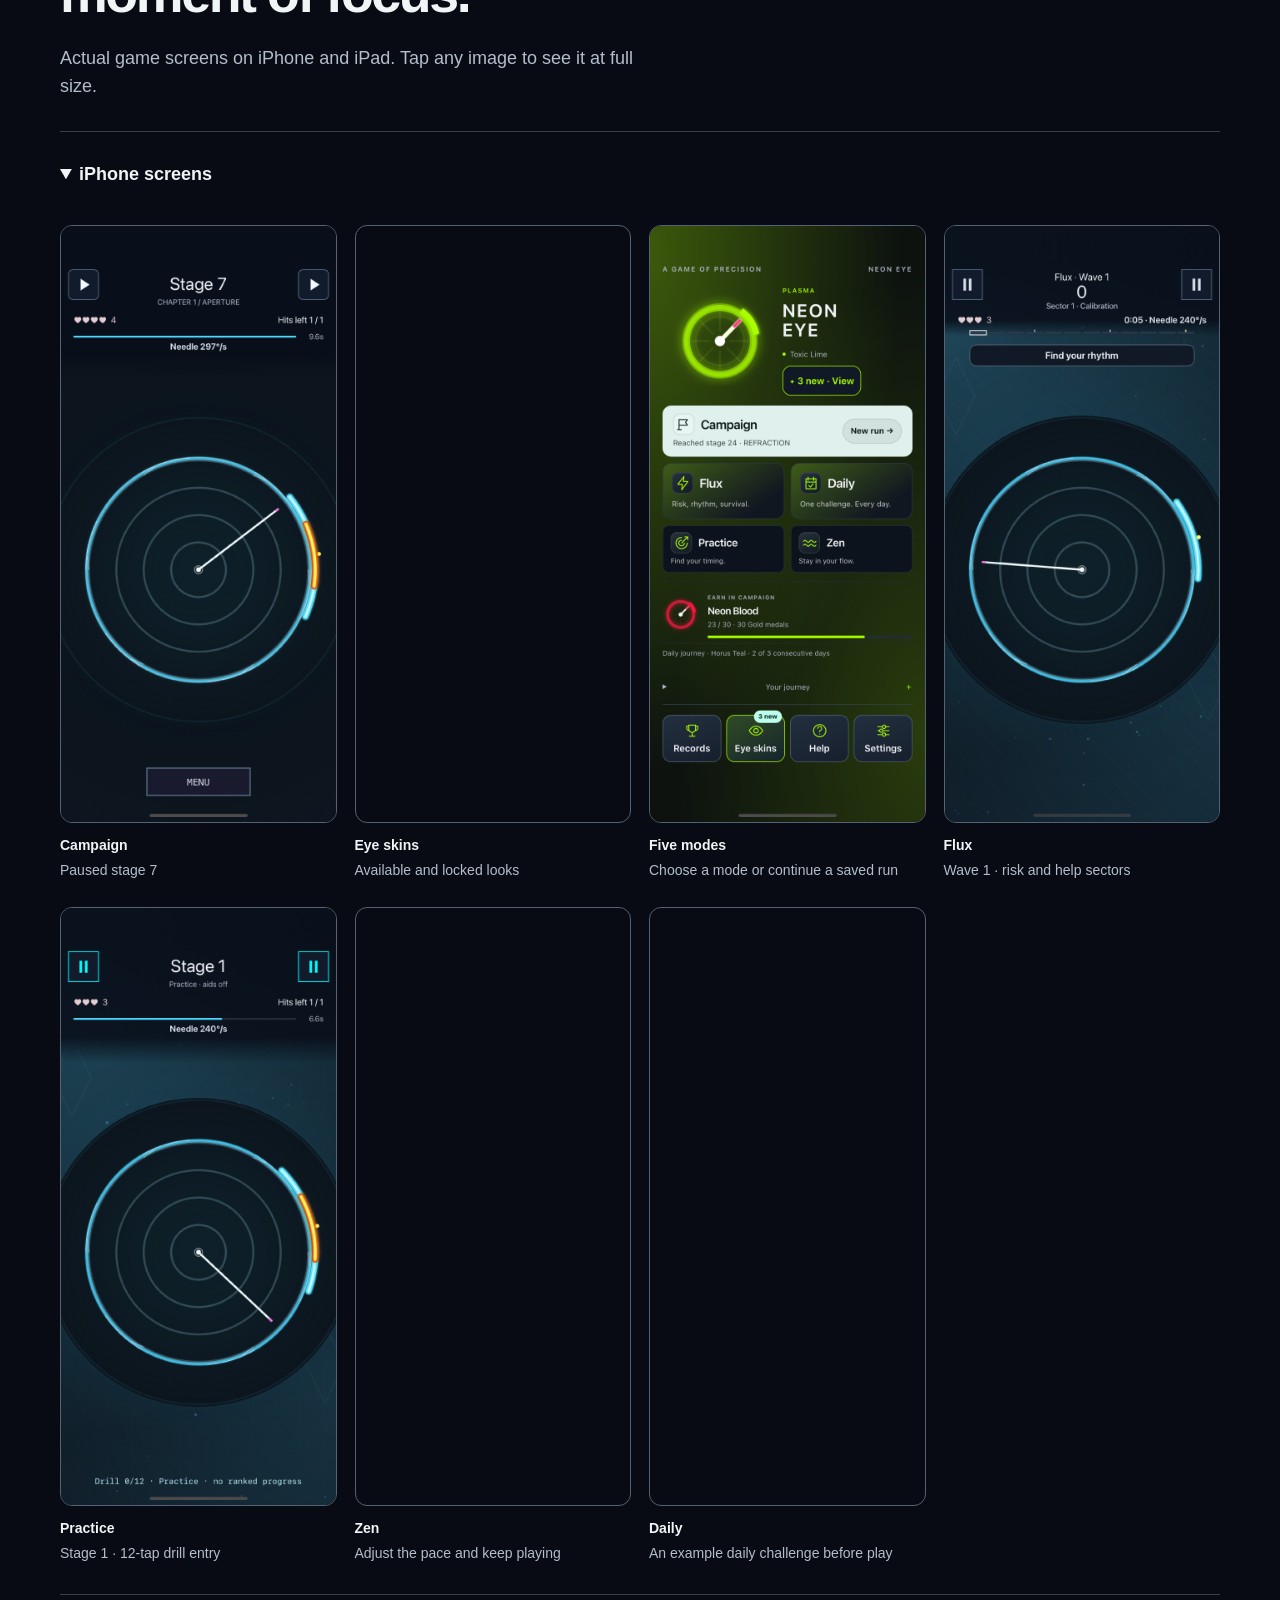
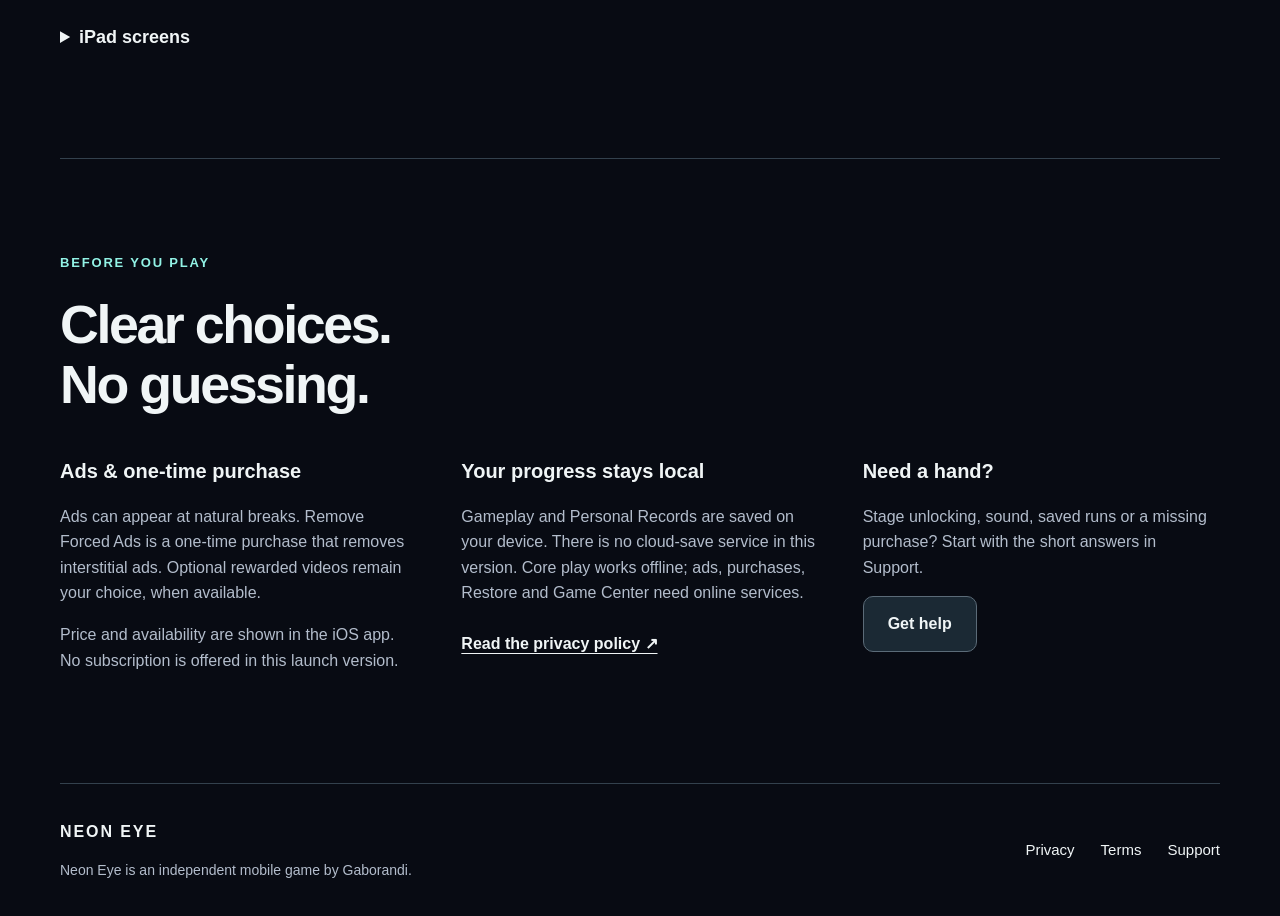
==== commit d3f4e43a: "Publish reviewed Neon Eye launch website Complete exact owner-approved October 4, 2026 website packe" ====
--- a/index.html
+++ b/index.html
@@ -1,248 +1,31 @@
 <!doctype html>
-<html lang="en">
-<head>
-  <meta charset="utf-8">
-  <meta name="viewport" content="width=device-width, initial-scale=1">
-  <meta name="theme-color" content="#041209">
-  <meta name="description" content="Neon Eye is an independent precision timing game by Gaborandi with a 100-stage campaign, Zen and Flux modes, leaderboards, purchases, ads, consent, and clear privacy details.">
-  <link rel="canonical" href="https://gaborandi.github.io/neon-eye-privacy/">
-  <meta property="og:title" content="Neon Eye | Precision Timing Game">
-  <meta property="og:description" content="Precision timing, neon focus, and public privacy details for the independent mobile game.">
-  <meta property="og:type" content="website">
-  <meta property="og:url" content="https://gaborandi.github.io/neon-eye-privacy/">
-  <meta name="twitter:card" content="summary">
-  <meta name="twitter:title" content="Neon Eye | Precision Timing Game">
-  <meta name="twitter:description" content="Precision timing, neon focus, and public privacy details for the independent mobile game.">
-  <title>Neon Eye | Precision Timing Game</title>
-  <link rel="icon" href='data:image/svg+xml,<svg xmlns="http://www.w3.org/2000/svg" viewBox="0 0 64 64"><rect width="64" height="64" rx="12" fill="%23041209"/><circle cx="32" cy="32" r="18" fill="none" stroke="%23ff8740" stroke-width="6"/><circle cx="32" cy="32" r="6" fill="%23ff8740"/></svg>'>
-  <link rel="stylesheet" href="./assets/site.css">
-</head>
-<body>
-  <a class="skip-link" href="#main" data-i18n="common.skip">Skip to content</a>
-
-  <header class="site-header">
-    <a class="brand" href="./" aria-label="Neon Eye home">
-      <span class="brand-mark" aria-hidden="true"><span></span></span>
-      <span>NEON EYE</span>
-    </a>
-    <nav class="site-nav" aria-label="Primary">
-      <a href="#game" data-i18n="common.game">Game</a>
-      <a href="#modes" data-i18n="common.modes">Modes</a>
-      <a href="#progress" data-i18n="common.progress">Progress</a>
-      <a href="./privacy/" data-i18n="common.privacy">Privacy</a>
-      <a href="./terms/" data-i18n="common.terms">Terms</a>
-      <a href="./support/" data-i18n="common.support">Support</a>
-    </nav>
-    <label class="language-control">
-      <span data-i18n="common.language">Language</span>
-      <select data-language-select aria-label="Language">
-        <option value="en">English</option>
-        <option value="ar">العربية</option>
-        <option value="es">Español</option>
-        <option value="fr">Français</option>
-        <option value="de">Deutsch</option>
-        <option value="pt">Português</option>
-        <option value="it">Italiano</option>
-        <option value="ja">日本語</option>
-        <option value="ko">한국어</option>
-        <option value="zh">简体中文</option>
-        <option value="ru">Русский</option>
-        <option value="tr">Türkçe</option>
-        <option value="hi">हिन्दी</option>
-        <option value="id">Bahasa Indonesia</option>
-        <option value="nl">Nederlands</option>
-        <option value="pl">Polski</option>
-        <option value="sv">Svenska</option>
-        <option value="vi">Tiếng Việt</option>
-      </select>
-    </label>
-  </header>
-
-  <main id="main">
-    <section class="hero">
-      <div class="hero-copy">
-        <p class="eyebrow" data-i18n="home.eyebrow">Precision timing game</p>
-        <h1 data-i18n="home.heroTitle">Every millisecond has a color.</h1>
-        <p class="lede" data-i18n="home.heroText">
-          Neon Eye is a focused mobile timing game about reading a moving eye,
-          striking the perfect window, and pushing deeper through a 100-stage
-          campaign.
-        </p>
-        <div class="hero-actions" aria-label="Primary actions">
-          <span class="button primary inert" data-i18n="home.storeCta">App Store link coming soon</span>
-          <a class="button secondary" href="./privacy/" data-i18n="home.privacyCta">Read privacy policy</a>
-        </div>
-        <dl class="trust-strip" aria-label="Release profile">
-          <div><dt data-i18n="home.promiseOneTitle">100 stages</dt><dd data-i18n="home.promiseOneText">Campaign built around pressure</dd></div>
-          <div><dt data-i18n="home.promiseTwoTitle">Fast modes</dt><dd data-i18n="home.promiseTwoText">Zen, Flux, and daily play</dd></div>
-          <div><dt data-i18n="home.promiseThreeTitle">Player controls</dt><dd data-i18n="home.promiseThreeText">Consent, privacy, and support</dd></div>
-        </dl>
-      </div>
-
-      <div class="game-visual" aria-label="Neon Eye gameplay visual">
-        <div class="phone-shell">
-          <div class="eye-stage">
-            <div class="eye-title">NEON EYE</div>
-            <div class="eye-ring" aria-hidden="true"></div>
-            <div class="hit-zone" aria-hidden="true"></div>
-            <div class="pulse-line" aria-hidden="true"></div>
-            <button class="timing-demo" type="button" data-timing-target data-i18n-aria="home.demoButtonLabel" aria-label="Try the Neon Eye timing window">
-              <span class="demo-kicker" data-i18n="home.demoKicker">Tap the window</span>
-              <span class="demo-score" data-timing-score data-i18n="home.demoReady">READY</span>
-            </button>
-          </div>
-        </div>
-      </div>
-    </section>
-
-    <section id="game" class="section-block">
-      <div class="section-heading">
-        <p class="eyebrow" data-i18n="home.systemEyebrow">The core idea</p>
-        <h2 data-i18n="home.systemTitle">A small game built around exact timing.</h2>
-      </div>
-      <div class="feature-grid">
-        <article>
-          <h3 data-i18n="home.featureOneTitle">Read the eye</h3>
-          <p data-i18n="home.featureOneText">The target is simple, but the pressure comes from motion, rhythm, and the shrinking perfect window.</p>
-        </article>
-        <article>
-          <h3 data-i18n="home.featureTwoTitle">Climb the campaign</h3>
-          <p data-i18n="home.featureTwoText">Campaign progress, medals, mastery goals, and challenge modes give each clean hit a purpose.</p>
-        </article>
-        <article>
-          <h3 data-i18n="home.featureThreeTitle">Respect the player</h3>
-          <p data-i18n="home.featureThreeText">Ads and online features are documented here, controlled by consent where required, and supported by clear choices.</p>
-        </article>
-      </div>
-    </section>
-
-    <section id="modes" class="section-block visual-band">
-      <div class="section-heading">
-        <p class="eyebrow" data-i18n="home.modesEyebrow">Launch modes</p>
-        <h2 data-i18n="home.modesTitle">One input, several kinds of pressure.</h2>
-        <p class="section-lede" data-i18n="home.modesText">Neon Eye keeps the rule simple, then changes the reason you care about each hit: stage progress, warmup, score pressure, cosmetics, and leaderboard attempts.</p>
-      </div>
-      <div class="mode-grid">
-        <article>
-          <span>01</span>
-          <h3 data-i18n="home.modeCampaignTitle">Campaign</h3>
-          <p data-i18n="home.modeCampaignText">A 100-stage path where the timing window tightens and clean hits matter more.</p>
-        </article>
-        <article>
-          <span>02</span>
-          <h3 data-i18n="home.modePracticeTitle">Zen</h3>
-          <p data-i18n="home.modePracticeText">A lower-pressure place to feel the rhythm, settle into the target, and build consistency.</p>
-        </article>
-        <article>
-          <span>03</span>
-          <h3 data-i18n="home.modeFluxTitle">Flux</h3>
-          <p data-i18n="home.modeFluxText">A sharper scoring mode for players who want the same timing language under changing pressure.</p>
-        </article>
-        <article>
-          <span>04</span>
-          <h3 data-i18n="home.modeMetaTitle">Leaderboard And Cosmetics</h3>
-          <p data-i18n="home.modeMetaText">Optional online ranking and cosmetic progress give clean runs a public and personal record.</p>
-        </article>
-      </div>
-    </section>
-
-    <section id="progress" class="section-block premium-band">
-      <div class="section-heading">
-        <p class="eyebrow" data-i18n="home.progressEyebrow">Built for launch</p>
-        <h2 data-i18n="home.progressTitle">Focused enough to understand, deep enough to return to.</h2>
-      </div>
-      <div class="proof-list">
-        <p data-i18n="home.progressOne">The first screen leads with the actual game surface: Campaign, Zen, Flux, Daily, Battle Pass, Leaderboard, Cosmetics, Shop, and Settings.</p>
-        <p data-i18n="home.progressTwo">Progression is built around campaign stages, medals, daily goals, mastery, Game Center rankings, and local device records.</p>
-        <p data-i18n="home.progressThree">The launch profile is transparent: ads, consent, ATT, purchases, support, and deletion requests are documented below.</p>
-      </div>
-    </section>
-
-    <section class="section-block screenshot-section">
-      <div class="screenshot-copy">
-        <p class="eyebrow" data-i18n="home.lookEyebrow">Game look</p>
-        <h2 data-i18n="home.lookTitle">Dark field, hot target, readable choices.</h2>
-        <p data-i18n="home.lookText">The game should feel focused before the first tap: high contrast, few distractions, and an interface that points the player toward timing, practice, progression, and support.</p>
-      </div>
-      <div class="screenshot-gallery" aria-label="Neon Eye game screenshots">
-        <figure class="game-shot featured-shot">
-          <img src="./assets/neon-eye-screen-menu.png" alt="Neon Eye main menu screenshot showing Campaign, Zen, Flux, Daily, Battle Pass, Leaderboard, Cosmetics, and Shop">
-          <figcaption data-i18n="home.menuShotCaption">Current main menu from the game build.</figcaption>
-        </figure>
-        <figure class="game-shot">
-          <img src="./assets/neon-eye-screen-campaign.png" alt="Neon Eye Campaign gameplay screenshot with the timing ring, arc target, needle, level, lives, tempo, and hit count">
-          <figcaption data-i18n="home.campaignShotCaption">Campaign timing screen.</figcaption>
-        </figure>
-        <figure class="game-shot">
-          <img src="./assets/neon-eye-screen-flux.png" alt="Neon Eye Flux gameplay screenshot with the timing ring, wave number, lives, timer, and moving target">
-          <figcaption data-i18n="home.fluxShotCaption">Flux pressure screen.</figcaption>
-        </figure>
-      </div>
-    </section>
-
-    <section id="privacy" class="section-block premium-band">
-      <div class="section-heading">
-        <p class="eyebrow" data-i18n="privacy.eyebrow">Player trust</p>
-        <h2 data-i18n="privacy.title">Neon Eye Privacy Policy</h2>
-        <p class="legal-date" data-i18n="privacy.updated">Last updated: May 23, 2026</p>
-      </div>
-      <div class="proof-list">
-        <p data-i18n="common.translationNote">Translations are provided for convenience. If a translation differs from the English version, the English version controls.</p>
-        <p data-i18n="privacy.summary">The current launch profile includes ads, Google UMP consent, Apple's App Tracking Transparency prompt, Apple Game Center, Apple StoreKit purchases, local device records, Remove Ads, limited/non-personalized ads, support, and local data deletion requests.</p>
-      </div>
-    </section>
-
-    <section class="section-block">
-      <div class="policy-grid">
-        <article>
-          <h3 data-i18n="privacy.gameplayTitle">Gameplay And App Usage</h3>
-          <p data-i18n="privacy.gameplayText">We may process stages played, scores, medals, session duration, selected game mode, daily challenge state, cosmetic/progression state, settings, ad/revive interactions, shop interactions, technical errors, diagnostics, and performance data.</p>
-        </article>
-        <article>
-          <h3 data-i18n="privacy.onlineTitle">Online Features</h3>
-          <p data-i18n="privacy.onlineText">When online features are available, Neon Eye may use Apple Game Center for supported leaderboard scores and Apple StoreKit for purchase entitlements. Device leaderboard records and save progress are stored locally on your device; the shipped v1 app does not use a custom online leaderboard or remote save backend.</p>
-        </article>
-        <article>
-          <h3 data-i18n="privacy.adsTitle">Advertising And Tracking</h3>
-          <p data-i18n="privacy.adsText">Neon Eye uses Google AdMob for interstitial ads and optional rewarded ads. Google UMP manages consent where required. iOS tracking that requires permission is controlled by Apple's App Tracking Transparency prompt.</p>
-        </article>
-        <article>
-          <h3 data-i18n="privacy.purchaseTitle">Purchases</h3>
-          <p data-i18n="privacy.purchaseText">In-app purchases are processed by Apple StoreKit. We store entitlement state needed to unlock purchases such as Remove Ads and Battle Pass Premium, plus any future App Store products if they are offered later. Apple processes payment information.</p>
-        </article>
-        <article>
-          <h3 data-i18n="privacy.choicesTitle">Your Choices</h3>
-          <p data-i18n="privacy.choicesText">You can manage iOS tracking in Settings, use Google UMP privacy choices where shown, restore purchases through Apple, and contact support for access, correction, deletion, or purchase-support requests.</p>
-        </article>
-        <article>
-          <h3 data-i18n="privacy.sharingTitle">Data Sharing</h3>
-          <p data-i18n="privacy.sharingText">We do not sell personal information. Data is shared with Apple and Google only as needed for App Store distribution, ads, consent, purchases, Game Center, and support.</p>
-        </article>
-      </div>
-    </section>
-
-    <section class="section-block premium-band">
-      <div class="section-heading">
-        <p class="eyebrow" data-i18n="privacy.detailsEyebrow">Details</p>
-        <h2 data-i18n="privacy.detailsTitle">Retention, children, and contact.</h2>
-      </div>
-      <div class="proof-list">
-        <p data-i18n="privacy.retentionText">Gameplay progress, local leaderboard records, settings, and entitlement state remain on your device unless you delete local data or remove the app. Apple and Google retain platform, purchase, Game Center, ad, and consent data according to their own policies.</p>
-        <p data-i18n="privacy.childrenText">Neon Eye is not directed to children under 13. The app includes age and consent guardrails where required.</p>
-        <p><span data-i18n="privacy.contactText">For privacy, support, correction, deletion, or purchase-support requests, email</span> <a href="mailto:a.alameldien@gmail.com">a.alameldien@gmail.com</a>.</p>
-      </div>
-    </section>
-  </main>
-
-  <footer class="site-footer">
-    <p data-i18n="common.footer">Neon Eye is an independent mobile game by Gaborandi.</p>
-    <nav aria-label="Footer">
-      <a href="./privacy/" data-i18n="common.privacy">Privacy</a>
-      <a href="./terms/" data-i18n="common.terms">Terms</a>
-      <a href="./support/" data-i18n="common.support">Support</a>
-    </nav>
-  </footer>
-
-  <script src="./site.js"></script>
-</body>
-</html>
+<html lang="en" dir="ltr"><head>
+<meta charset="utf-8"><meta name="viewport" content="width=device-width, initial-scale=1">
+<meta name="theme-color" content="#080b13"><meta name="description" content="A one-tap reflex game of timing and reaction. Explore 100 Campaign stages, Flux, Daily, Practice, Zen and earned eye skins. Coming to iPhone and iPad.">
+<meta http-equiv="Content-Security-Policy" content="default-src 'none'; script-src 'self'; style-src 'self'; img-src 'self'; font-src 'self'; connect-src 'none'; base-uri 'none'; form-action 'none'; object-src 'none'">
+<meta name="referrer" content="strict-origin-when-cross-origin">
+<title lang="en">Neon Eye: Reflex Game</title><link rel="canonical" href="https://gaborandi.github.io/neon-eye-privacy/">
+<meta property="og:title" content="Neon Eye: Reflex Game"><meta property="og:description" content="A one-tap reflex game of timing and reaction. Explore 100 Campaign stages, Flux, Daily, Practice, Zen and earned eye skins. Coming to iPhone and iPad."><meta property="og:type" content="website"><meta property="og:url" content="https://gaborandi.github.io/neon-eye-privacy/">
+<meta name="twitter:card" content="summary"><meta name="twitter:title" content="Neon Eye: Reflex Game"><meta name="twitter:description" content="A one-tap reflex game of timing and reaction. Explore 100 Campaign stages, Flux, Daily, Practice, Zen and earned eye skins. Coming to iPhone and iPad.">
+<link rel="icon" href="./assets/neon-eye-icon.png"><link rel="stylesheet" href="./assets/site.css?v=20261004">
+<script src="./site.js?v=20261004" defer></script></head>
+<body data-page="home">
+<a class="skip-link" href="#main" data-nav="skip">Skip to content</a>
+<header class="site-header wrap">
+<a class="brand" href="./" aria-label="Neon Eye home"><img src="./assets/neon-eye-icon.png" width="36" height="36" alt=""><span class="brand-label" lang="en" dir="ltr"><span>NEON EYE</span><span class="brand-descriptor">Reflex Game</span></span></a>
+<nav aria-label="Primary"><a href="./#modes" data-nav="modes">Modes</a><a href="./#collection" data-nav="skins">Eye skins</a><a href="./support/" data-nav="support">Support</a></nav>
+<label class="language" hidden><span data-nav="language">Language</span><select aria-label="Navigation language" data-language-select><option value="en">English</option><option value="ar">العربية</option><option value="es">Español</option><option value="fr">Français</option><option value="de">Deutsch</option><option value="pt">Português</option><option value="it">Italiano</option><option value="ja">日本語</option><option value="ko">한국어</option><option value="zh">简体中文</option><option value="ru">Русский</option><option value="tr">Türkçe</option><option value="hi">हिन्दी</option><option value="id">Bahasa Indonesia</option><option value="nl">Nederlands</option><option value="pl">Polski</option><option value="sv">Svenska</option><option value="vi">Tiếng Việt</option></select></label>
+</header>
+<p class="language-note wrap" lang="en" dir="ltr" hidden data-language-note>Navigation is translated. The game guide and policies below are currently in English.</p>
+<main id="main" lang="en" dir="ltr" tabindex="-1">
+<section class="hero wrap" id="game">
+<div class="hero-copy"><p class="eyebrow">One-tap timing &amp; reaction · iPhone &amp; iPad · Ages 13+</p><h1>Find your rhythm.<br><em>Own the moment.</em></h1><p class="lede">Watch the needle. Read the arc. Tap when they meet.<br>A small moment of focus, with a little more at stake every time.</p><div class="hero-actions"><a class="button primary" href="#modes">Find your mode <span aria-hidden="true">↘</span></a><a class="text-link" href="#collection">Explore the eyes</a></div><p class="availability">In development · App Store link coming after release</p><div class="hero-facts"><span><strong>100</strong> Campaign stages</span><span><strong>5</strong> ways to play</span><span><strong>21</strong> eye skins</span></div></div>
+<figure class="hero-screen"><div class="screen-frame"><img src="./assets/native91/iphone/03-five-modes.png" width="1320" height="2868" alt="Neon Eye home with Campaign, Flux, Daily, Practice and Zen, plus the next earned eye" fetchpriority="high"></div><figcaption>Five ways to find your rhythm</figcaption></figure>
+</section>
+<section class="rule-band"><div class="wrap rule-inner"><p class="eyebrow">The whole idea</p><p>A moving needle. A glowing arc.<br><strong>Your timing makes the difference.</strong></p><a class="text-link" href="./support/#how-to-play">How to play <span aria-hidden="true">↗</span></a></div></section>
+<section class="wrap section" id="modes"><div class="section-intro"><p class="eyebrow">Pick your pace</p><h2>Pressure, practice,<br>or a quiet minute.</h2><p>You don't have to play every mode the same way.</p></div><div class="modes"><article class="mode-row"><span class="number">01</span><h3>Campaign</h3><div><h4>Find your edge.</h4><p>Work through 100 stages, shifting targets and boss encounters. Earn medals and unlock the same stages in Practice.</p></div></article><article class="mode-row"><span class="number">02</span><h3>Flux</h3><div><h4>Read the risk.</h4><p>Survive changing waves. Choose temporary help or take a risk for bonus points, and build a run worth returning to.</p></div></article><article class="mode-row"><span class="number">03</span><h3>Daily</h3><div><h4>A reason to come back.</h4><p>Take on a new challenge each day. Complete it to build your daily streak and work toward new eye skins.</p></div></article><article class="mode-row"><span class="number">04</span><h3>Practice</h3><div><h4>Make the timing yours.</h4><p>Choose a stage reached in Campaign. Try a 12-tap drill with optional guides, slower speed and wider windows. The recap helps you improve; Campaign unlocks the next stage.</p></div></article><article class="mode-row"><span class="number">05</span><h3>Zen</h3><div><h4>Stay in the flow.</h4><p>Play without a countdown or game over. Find a comfortable speed and build a chain of hits. A miss resets the chain; the session continues.</p></div></article></div></section>
+<section class="collection-band" id="collection"><div class="wrap section"><div class="section-intro"><p class="eyebrow">The eye collection</p><h2>Earn a different<br>kind of glow.</h2><p>Four materials. Twenty-one eyes. Medals and Daily streaks unlock new looks. Preview any eye in the game, then equip it when you've earned it.</p></div><div class="skin-grid native-skins"><article class="skin-card"><img loading="lazy" src="./assets/native91/iphone/05-practice.png" width="1320" height="2868" alt="Classic Neon equipped in a Practice drill at 0 of 12 taps"><div class="skin-copy"><p class="eyebrow">PLASMA</p><h3>Classic Neon</h3><p>A soft, luminous halo, shown in Practice.</p><p class="unlock">Available from the start.</p><button type="button" class="theme-button" hidden data-theme="classic" aria-pressed="true">Preview Classic Neon mood</button></div></article><article class="skin-card"><img loading="lazy" src="./assets/native91/iphone/01-campaign.png" width="1320" height="2868" alt="Ice Blue equipped in paused Campaign stage 7"><div class="skin-copy"><p class="eyebrow">GLASS</p><h3>Ice Blue</h3><p>A crisp double edge, shown in Campaign.</p><p class="unlock">Earn 12 Silver-or-better Campaign medals.</p><button type="button" class="theme-button" hidden data-theme="ice" aria-pressed="false">Preview Ice Blue mood</button></div></article><article class="skin-card"><img loading="lazy" src="./assets/native91/iphone/04-flux.png" width="1320" height="2868" alt="Toxic Lime equipped at the start of Flux wave 1"><div class="skin-copy"><p class="eyebrow">PLASMA</p><h3>Toxic Lime</h3><p>A bright green glow, shown in Flux.</p><p class="unlock">One of the looks earned through play.</p><button type="button" class="theme-button" hidden data-theme="toxic" aria-pressed="false">Preview Toxic Lime mood</button></div></article></div><div class="collection-note"><p><strong>All style. Same timing.</strong> Skins change the ring, colors and atmosphere. They never make the target easier or increase your score.</p><p id="theme-status" role="status" aria-live="polite">Website mood: Classic Neon. This preview does not change your game.</p></div></div></section>
+<section class="wrap section play-section"><figure class="play-screen"><img loading="lazy" src="./assets/native91/iphone/01-campaign.png" width="1320" height="2868" alt="Paused Campaign stage 7 with a white needle, glowing target arc and a pause button on each side"><figcaption>Campaign · Paused stage 7 on iPhone</figcaption></figure><div class="section-intro"><p class="eyebrow">Room to find your flow</p><h2>Make yourself<br>comfortable.</h2><ul class="comfort-list"><li><strong>Pause with either hand.</strong><span>Controls sit on both sides of the playfield.</span></li><li><strong>Less decoration, more focus.</strong><span>Reduce decorative effects and choose a colorblind palette in Settings.</span></li><li><strong>Build confidence in Practice.</strong><span>Use a sector guide, slower speed or wider windows. Turn all aids off to match Campaign timing.</span></li><li><strong>Your pace in Zen.</strong><span>Adjust speed or choose Quiet play, and keep your own rhythm.</span></li></ul></div></section>
+<section class="wrap section native-gallery" id="screenshots"><div class="section-intro"><p class="eyebrow">Inside the game</p><h2>See your next<br>moment of focus.</h2><p>Actual game screens on iPhone and iPad. Tap any image to see it at full size.</p></div><details class="device-gallery" open><summary>iPhone screens</summary><div class="native-screen-grid iphone"><figure><a href="./assets/native91/iphone/01-campaign.png"><img loading="lazy" src="./assets/native91/iphone/01-campaign.png" width="1320" height="2868" alt="iPhone Campaign · Paused stage 7"></a><figcaption><strong>Campaign</strong><span>Paused stage 7</span></figcaption></figure><figure><a href="./assets/native91/iphone/02-eye-skins.png"><img loading="lazy" src="./assets/native91/iphone/02-eye-skins.png" width="1320" height="2868" alt="iPhone Eye skins · Available and locked looks"></a><figcaption><strong>Eye skins</strong><span>Available and locked looks</span></figcaption></figure><figure><a href="./assets/native91/iphone/03-five-modes.png"><img loading="lazy" src="./assets/native91/iphone/03-five-modes.png" width="1320" height="2868" alt="iPhone Five modes · Choose a mode or continue a saved run"></a><figcaption><strong>Five modes</strong><span>Choose a mode or continue a saved run</span></figcaption></figure><figure><a href="./assets/native91/iphone/04-flux.png"><img loading="lazy" src="./assets/native91/iphone/04-flux.png" width="1320" height="2868" alt="iPhone Flux · Wave 1 · risk and help sectors"></a><figcaption><strong>Flux</strong><span>Wave 1 · risk and help sectors</span></figcaption></figure><figure><a href="./assets/native91/iphone/05-practice.png"><img loading="lazy" src="./assets/native91/iphone/05-practice.png" width="1320" height="2868" alt="iPhone Practice · Stage 1 · 12-tap drill entry"></a><figcaption><strong>Practice</strong><span>Stage 1 · 12-tap drill entry</span></figcaption></figure><figure><a href="./assets/native91/iphone/06-zen.png"><img loading="lazy" src="./assets/native91/iphone/06-zen.png" width="1320" height="2868" alt="iPhone Zen · Adjust the pace and keep playing"></a><figcaption><strong>Zen</strong><span>Adjust the pace and keep playing</span></figcaption></figure><figure><a href="./assets/native91/iphone/07-daily.png"><img loading="lazy" src="./assets/native91/iphone/07-daily.png" width="1320" height="2868" alt="iPhone Daily · An example daily challenge before play"></a><figcaption><strong>Daily</strong><span>An example daily challenge before play</span></figcaption></figure></div></details><details class="device-gallery"><summary>iPad screens</summary><div class="native-screen-grid ipad"><figure><a href="./assets/native91/ipad/01-campaign.png"><img loading="lazy" src="./assets/native91/ipad/01-campaign.png" width="2064" height="2752" alt="iPad Campaign · Paused stage 7"></a><figcaption><strong>Campaign</strong><span>Paused stage 7</span></figcaption></figure><figure><a href="./assets/native91/ipad/02-eye-skins.png"><img loading="lazy" src="./assets/native91/ipad/02-eye-skins.png" width="2064" height="2752" alt="iPad Eye skins · Available and locked looks"></a><figcaption><strong>Eye skins</strong><span>Available and locked looks</span></figcaption></figure><figure><a href="./assets/native91/ipad/03-five-modes.png"><img loading="lazy" src="./assets/native91/ipad/03-five-modes.png" width="2064" height="2752" alt="iPad Five modes · Choose a mode or continue a saved run"></a><figcaption><strong>Five modes</strong><span>Choose a mode or continue a saved run</span></figcaption></figure><figure><a href="./assets/native91/ipad/04-flux.png"><img loading="lazy" src="./assets/native91/ipad/04-flux.png" width="2064" height="2752" alt="iPad Flux · Wave 1 · risk and help sectors"></a><figcaption><strong>Flux</strong><span>Wave 1 · risk and help sectors</span></figcaption></figure><figure><a href="./assets/native91/ipad/05-practice.png"><img loading="lazy" src="./assets/native91/ipad/05-practice.png" width="2064" height="2752" alt="iPad Practice · Stage 1 · 12-tap drill entry"></a><figcaption><strong>Practice</strong><span>Stage 1 · 12-tap drill entry</span></figcaption></figure><figure><a href="./assets/native91/ipad/06-zen.png"><img loading="lazy" src="./assets/native91/ipad/06-zen.png" width="2064" height="2752" alt="iPad Zen · Adjust the pace and keep playing"></a><figcaption><strong>Zen</strong><span>Adjust the pace and keep playing</span></figcaption></figure><figure><a href="./assets/native91/ipad/07-daily.png"><img loading="lazy" src="./assets/native91/ipad/07-daily.png" width="2064" height="2752" alt="iPad Daily · An example daily challenge before play"></a><figcaption><strong>Daily</strong><span>An example daily challenge before play</span></figcaption></figure></div></details></section><section class="wrap section player-section"><div class="section-intro"><p class="eyebrow">Before you play</p><h2>Clear choices.<br>No guessing.</h2></div><div class="player-grid"><article><h3>Ads &amp; one-time purchase</h3><p>Ads can appear at natural breaks. Remove Forced Ads is a one-time purchase that removes interstitial ads. Optional rewarded videos remain your choice, when available.</p><p>Price and availability are shown in the iOS app. No subscription is offered in this launch version.</p></article><article><h3>Your progress stays local</h3><p>Gameplay and Personal Records are saved on your device. There is no cloud-save service in this version. Core play works offline; ads, purchases, Restore and Game Center need online services.</p><a class="text-link" href="./privacy/">Read the privacy policy ↗</a></article><article><h3>Need a hand?</h3><p>Stage unlocking, sound, saved runs or a missing purchase? Start with the short answers in Support.</p><a class="button secondary" href="./support/">Get help</a></article></div></section></main>
+<footer class="site-footer wrap"><div><a class="brand" href="./">NEON EYE</a><p data-nav="footer">Neon Eye is an independent mobile game by Gaborandi.</p></div><nav aria-label="Footer"><a href="./privacy/" data-nav="privacy">Privacy</a><a href="./terms/" data-nav="terms">Terms</a><a href="./support/" data-nav="support">Support</a></nav></footer>
+</body></html>
--- a/assets/site.css
+++ b/assets/site.css
@@ -1,902 +1,32 @@
-:root {
-  color-scheme: dark;
-  --ink: #eefbff;
-  --field: #041209;
-  --field-soft: #071a12;
-  --field-deep: #020806;
-  --panel: rgba(4, 22, 16, 0.88);
-  --panel-soft: rgba(6, 30, 23, 0.76);
-  --line: rgba(82, 240, 255, 0.22);
-  --line-hot: rgba(255, 135, 64, 0.58);
-  --muted: #a8bcc0;
-  --cyan: #52f0ff;
-  --orange: #ff8740;
-  --gold: #ffd28a;
-  --black: #030506;
-  --shadow: 0 24px 70px rgba(0, 0, 0, 0.38);
-}
+:root{color-scheme:dark;--bg:#080b13;--surface:#101722;--ink:#f0f5f6;--muted:#b3bdcc;--accent:#92f3e6;--glow:rgba(178,67,163,.22);--line:#33414d;font-family:-apple-system,BlinkMacSystemFont,"Segoe UI",Arial,sans-serif;font-size:16px;line-height:1.6;background:var(--bg);color:var(--ink)}
+*{box-sizing:border-box}html{scroll-behavior:smooth;scroll-padding-top:1.5rem}body{margin:0;background:radial-gradient(ellipse at 90% 9%,var(--glow),transparent 35%),var(--bg)}body[data-mood="ice"]{--accent:#a9eaff;--glow:rgba(38,140,199,.25)}body[data-mood="amber"]{--accent:#ffcd78;--glow:rgba(179,120,30,.27)}body[data-mood="rose"]{--accent:#ffa4dc;--glow:rgba(187,39,138,.28)}
+a{color:inherit;text-underline-offset:.25em}button,select{font:inherit}button,a,select,summary{-webkit-tap-highlight-color:transparent}a:focus-visible,button:focus-visible,select:focus-visible,summary:focus-visible{outline:3px solid var(--accent);outline-offset:5px}img{max-width:100%;height:auto;display:block}h1,h2,h3,h4,p{margin-top:0}h1,h2,h3,h4{line-height:1.1}h1,h2{letter-spacing:-.045em}p{color:var(--muted)}.wrap{width:min(1160px,calc(100% - 64px));margin-inline:auto}.skip-link{position:absolute;inset-block-start:-100px;inset-inline-start:20px;padding:12px 20px;background:var(--accent);color:#07111a;z-index:50}.skip-link:focus{inset-block-start:12px}
+.site-header{display:flex;align-items:center;justify-content:space-between;gap:24px;padding-block:22px;border-bottom:1px solid var(--line)}.brand{display:inline-flex;align-items:center;gap:12px;text-decoration:none;font-size:1rem;letter-spacing:.12em;font-weight:800;white-space:nowrap}.brand img{border-radius:9px}.site-header nav,.site-footer nav{display:flex;gap:26px;align-items:center}.site-header nav a,.site-footer nav a{display:inline-flex;align-items:center;min-height:44px;text-decoration:none;font-size:.9375rem}.site-header nav a:hover,.site-footer nav a:hover,.text-link:hover{color:var(--accent)}.language{display:flex;align-items:center;gap:10px;font-size:.875rem;color:var(--muted)}select{min-height:44px;max-width:148px;background:var(--surface);color:var(--ink);border:1px solid #61707e;border-radius:8px;padding:8px 10px}.language-note{margin-block:18px;font-size:.9375rem;border-inline-start:3px solid var(--accent);padding-inline-start:16px}.language-note[hidden]{display:none}
+.hero{display:grid;grid-template-columns:minmax(0,1.25fr) minmax(0,.75fr);align-items:center;gap:70px;padding-block:66px 78px}.eyebrow{color:var(--accent);text-transform:uppercase;letter-spacing:.14em;font-size:.8125rem;font-weight:700;margin-bottom:22px}.hero h1{font-size:clamp(3.1rem,5.6vw,5.25rem);line-height:1.04;margin-bottom:26px}.hero h1 em{font-style:normal;color:var(--accent)}.lede{font-size:1.1875rem;line-height:1.7;max-width:570px}.hero-actions{display:flex;align-items:center;gap:28px;margin-block:30px 20px}.button{display:inline-flex;justify-content:center;align-items:center;gap:30px;padding:14px 24px;min-height:52px;border-radius:10px;font-weight:650;text-decoration:none;border:1px solid var(--line)}.primary{color:#081719;background:var(--accent);border-color:var(--accent)}.primary:hover{filter:brightness(1.08)}.secondary{background:#1b2934;color:var(--ink);border-color:#5b6b78}.text-link{min-height:44px;display:inline-flex;align-items:center;font-size:1rem;font-weight:600}.availability{font-size:.875rem;margin-bottom:35px}.hero-facts{display:flex;gap:30px;border-top:1px solid var(--line);padding-top:24px;color:var(--muted);font-size:.875rem}.hero-facts strong{display:block;color:var(--ink);font-size:1.8rem;font-weight:600;line-height:1.4}.hero-screen{margin:0;justify-self:center;max-width:270px;transform:rotate(2deg)}.screen-frame{border:1px solid #596174;border-radius:23px;overflow:hidden;box-shadow:0 18px 70px #0006}.hero-screen figcaption,.play-screen figcaption{color:var(--muted);font-size:.8125rem;text-align:center;margin-top:16px}.hero-screen figcaption{transform:rotate(-2deg)}
+.rule-band{border-block:1px solid var(--line);background:#111723}.rule-inner{display:flex;align-items:center;gap:40px;padding-block:28px}.rule-inner .eyebrow{margin:0;min-width:150px}.rule-inner p:not(.eyebrow){flex:1;margin:0;font-size:1.125rem}.rule-inner strong{color:var(--ink);font-weight:500}.section{padding-block:94px}.section-intro{max-width:650px}.section-intro h2{font-size:clamp(2.2rem,4.2vw,3.75rem);margin-bottom:20px}.section-intro>p:not(.eyebrow){max-width:580px;font-size:1.125rem}.modes{margin-top:48px;border-top:1px solid var(--line)}.mode-row{display:grid;grid-template-columns:50px 210px minmax(0,1fr);gap:28px;padding-block:27px;border-bottom:1px solid var(--line);align-items:start}.number{color:var(--accent);font:500 .9375rem ui-monospace,monospace;padding-top:7px}.mode-row h3{font-size:1.7rem;margin:0;padding-top:2px}.mode-row h4{font-size:1.125rem;margin-bottom:10px}.mode-row p{margin:0;max-width:640px}
+.collection-band{background:radial-gradient(ellipse at 50% 10%,var(--glow),transparent 65%),#0d111c;border-block:1px solid var(--line)}.skin-grid{display:grid;grid-template-columns:repeat(4,minmax(0,1fr));gap:16px;margin-top:42px}.skin-card{min-width:0;border:1px solid #46505f;background:#0f1520;border-radius:16px;overflow:hidden;display:flex;flex-direction:column}.skin-card img{width:100%;aspect-ratio:35/24;object-fit:cover;object-position:50% 21%}.skin-copy{padding:22px 18px;display:flex;flex:1;flex-direction:column}.skin-copy .eyebrow{margin-bottom:10px}.skin-copy h3{font-size:1.25rem;margin-bottom:12px}.skin-copy p{font-size:.9375rem;line-height:1.6}.skin-copy .unlock{color:#d6e0e7;border-top:1px solid var(--line);padding-top:16px}.theme-button{display:block;width:100%;margin-top:auto;padding:12px 9px;border-radius:8px;min-height:48px;background:#172331;border:1px solid #647886;color:var(--ink);cursor:pointer;font-size:.875rem;font-weight:600}.theme-button[aria-pressed="true"]{border-color:var(--accent);background:var(--accent);color:#081719}.collection-note{display:flex;gap:40px;align-items:start;margin-top:26px}.collection-note p{flex:1;font-size:.9375rem;margin-bottom:0}.collection-note strong{color:var(--ink)}#theme-status{max-width:310px;color:var(--accent)}
+.play-section{display:grid;grid-template-columns:.75fr 1.25fr;gap:95px;align-items:center}.play-screen{max-width:280px;margin:0 auto}.play-screen img{border-radius:20px;border:1px solid #546273}.comfort-list{list-style:none;padding:0;margin:32px 0 0}.comfort-list li{border-top:1px solid var(--line);padding-block:18px}.comfort-list strong{display:block;font-size:1.125rem;font-weight:600;margin-bottom:6px}.comfort-list span{color:var(--muted)}.player-section{border-top:1px solid var(--line)}.player-grid{display:grid;grid-template-columns:repeat(3,minmax(0,1fr));gap:44px;margin-top:44px}.player-grid h3{font-size:1.25rem;line-height:1.3}.player-grid p{font-size:1rem}.site-footer{border-top:1px solid var(--line);display:flex;justify-content:space-between;gap:32px;align-items:center;padding-block:35px}.site-footer p{font-size:.875rem;max-width:400px;margin:14px 0 0}
+.legal-shell{max-width:840px;padding-block:68px 85px}.legal-shell h1{font-size:clamp(2.8rem,5vw,4.8rem);margin-bottom:28px}.legal-shell h2{font-size:1.75rem;line-height:1.25;letter-spacing:-.02em}.legal-shell h3{font-size:1.25rem;margin-top:30px}.legal-shell p{font-size:1.0625rem;line-height:1.8}.legal-shell .legal-date{font-size:.9375rem;color:var(--accent)}.legal-shell section{margin-top:44px;border-top:1px solid var(--line);padding-top:28px;scroll-margin-top:20px}.page-index{display:flex;flex-wrap:wrap;gap:8px 20px;margin-block:28px}.page-index a{min-height:44px;display:inline-flex;align-items:center;color:var(--accent)}.legal-shell a{color:var(--accent)}.contact-card a{display:inline-flex;align-items:center;min-height:52px;padding:12px 24px;background:var(--accent);color:#0d1920;border-radius:9px;text-decoration:none;font-weight:650}main:focus{outline:none}
+@media(max-width:1000px){.hero{gap:32px}.hero h1{font-size:3.9rem}.site-header{flex-wrap:wrap}.skin-grid{grid-template-columns:repeat(2,minmax(0,1fr))}.hero-facts{gap:20px}.play-section{gap:55px}.mode-row{grid-template-columns:38px 170px minmax(0,1fr)}}
+@media(max-width:680px){.wrap{width:calc(100% - 40px)}.site-header{gap:12px;padding-block:16px}.site-header .brand{font-size:.875rem}.site-header nav{order:3;width:100%;justify-content:space-between;gap:12px}.language{margin-inline-start:auto}.language>span{display:none}select{max-width:135px}.hero{grid-template-columns:1fr;gap:40px;padding-block:44px 48px}.hero h1{font-size:clamp(2.7rem,10vw,3.8rem)}.hero-screen{max-width:250px;transform:none}.hero-screen figcaption{transform:none}.hero-actions{gap:18px;flex-wrap:wrap}.lede{font-size:1.0625rem}.hero-facts{justify-content:space-between;gap:12px}.hero-facts span{max-width:105px}.rule-inner{display:block;padding-block:28px}.rule-inner .eyebrow{margin-bottom:12px}.rule-inner .text-link{margin-top:12px}.section{padding-block:60px}.section-intro h2{font-size:2.5rem}.section-intro>p:not(.eyebrow){font-size:1.0625rem}.mode-row{grid-template-columns:32px minmax(0,1fr);gap:10px 12px;padding-block:24px}.mode-row>div{grid-column:2}.mode-row h3{font-size:1.5rem}.mode-row h4{font-size:1.0625rem;margin-top:6px}.collection-note{display:block}.collection-note p{margin-bottom:18px}#theme-status{max-width:none}.play-section{grid-template-columns:1fr;gap:36px}.play-section .section-intro{order:-1}.play-screen{max-width:270px}.player-grid{grid-template-columns:1fr;gap:25px;margin-top:30px}.player-grid article+article{border-top:1px solid var(--line);padding-top:24px}.site-footer{align-items:start;flex-direction:column}.site-footer nav{width:100%;justify-content:space-between}.legal-shell{padding-block:42px 60px}.legal-shell h1{font-size:2.65rem}.legal-shell h2{font-size:1.5rem}}
+@media(max-width:420px){.skin-grid{grid-template-columns:1fr}.skin-card{max-width:350px;margin-inline:auto;width:100%}.skin-copy{padding:22px}.hero-actions{align-items:stretch}.hero-actions .button{flex:1}.hero-facts{font-size:.8125rem}.section-intro h2{font-size:2.2rem}}
+@media(prefers-reduced-motion:reduce){html{scroll-behavior:auto}*,*::before,*::after{animation:none!important;transition:none!important}}
+@media(forced-colors:active){.skin-card,.screen-frame,.button,.theme-button{border:1px solid ButtonText}.theme-button[aria-pressed="true"]{outline:3px solid Highlight}}
+/* Long translated labels and enlarged text must wrap rather than widen the page. */
+.site-header nav,.site-footer nav{flex-wrap:wrap}.site-header nav a,.site-footer nav a{overflow-wrap:anywhere;min-width:0}.hero-copy,.section-intro,.mode-row>*{min-width:0}.legal-shell h1,.hero h1{overflow-wrap:break-word}
+@media(max-width:420px){.hero-actions{flex-direction:column;align-items:stretch}.hero-actions .button{flex:auto}.hero-actions .text-link{align-self:flex-start}.language select{max-width:124px}}
+h1,h2,h3,h4{overflow-wrap:anywhere}.hero-facts{flex-wrap:wrap}.hero-facts span{max-width:none;flex:1 0 80px;min-width:min-content}
+@media(max-width:680px){.mode-row{grid-template-columns:2ch minmax(0,1fr)}}
 
-* {
-  box-sizing: border-box;
-}
+[hidden]{display:none!important}
 
-html {
-  background: var(--field);
-  scroll-behavior: smooth;
-}
+/* Search descriptor stays subordinate to the brand and within its existing width. */
+.brand-label{display:grid;gap:3px;line-height:1.2}.brand-descriptor{font-size:.6875rem;font-weight:600;letter-spacing:.055em;color:var(--muted)}
 
-body {
-  margin: 0;
-  color: var(--ink);
-  background:
-    linear-gradient(180deg, rgba(255, 135, 64, 0.12) 0, transparent 280px),
-    linear-gradient(180deg, #071712 0, var(--field) 48%, var(--field-deep) 100%);
-  font-family: -apple-system, BlinkMacSystemFont, "Segoe UI", system-ui, sans-serif;
-  line-height: 1.55;
-}
-
-body::before {
-  position: fixed;
-  inset: 0;
-  z-index: -1;
-  content: "";
-  pointer-events: none;
-  background-image:
-    linear-gradient(rgba(82, 240, 255, 0.045) 1px, transparent 1px),
-    linear-gradient(90deg, rgba(255, 135, 64, 0.04) 1px, transparent 1px);
-  background-size: 34px 34px;
-  mask-image: linear-gradient(to bottom, black, transparent 78%);
-}
-
-body[dir="rtl"] {
-  font-family: -apple-system, BlinkMacSystemFont, "Segoe UI", Tahoma, Arial, sans-serif;
-}
-
-a {
-  color: inherit;
-}
-
-.skip-link {
-  position: absolute;
-  top: -48px;
-  left: 18px;
-  z-index: 30;
-  padding: 10px 14px;
-  border-radius: 6px;
-  color: var(--black);
-  background: var(--cyan);
-  font-weight: 800;
-  text-decoration: none;
-}
-
-.skip-link:focus {
-  top: 18px;
-}
-
-.site-header,
-.site-footer,
-.hero,
-.section-block,
-.legal-shell {
-  width: min(1120px, calc(100% - 32px));
-  margin: 0 auto;
-}
-
-.site-header,
-.site-footer {
-  display: flex;
-  align-items: center;
-  justify-content: space-between;
-  gap: 20px;
-}
-
-.site-header {
-  position: sticky;
-  top: 0;
-  z-index: 20;
-  padding: 16px 0;
-  backdrop-filter: blur(18px);
-}
-
-.site-header.compact {
-  position: static;
-}
-
-.brand {
-  display: inline-flex;
-  align-items: center;
-  gap: 10px;
-  color: var(--ink);
-  font-weight: 900;
-  letter-spacing: 0;
-  text-decoration: none;
-}
-
-.brand-mark {
-  display: grid;
-  place-items: center;
-  width: 36px;
-  height: 36px;
-  border: 1px solid var(--line-hot);
-  border-radius: 8px;
-  background:
-    radial-gradient(circle at 50% 50%, var(--black) 0 13%, transparent 14%),
-    radial-gradient(circle at 50% 50%, transparent 0 34%, var(--orange) 35% 39%, transparent 40%),
-    conic-gradient(from 210deg, transparent 0 22%, var(--orange) 23% 30%, transparent 31% 65%, var(--cyan) 66% 72%, transparent 73%),
-    #07130d;
-  box-shadow: 0 0 22px rgba(255, 135, 64, 0.26);
-}
-
-.brand-mark span {
-  width: 8px;
-  height: 8px;
-  border-radius: 50%;
-  background: var(--orange);
-  box-shadow: 0 0 12px rgba(255, 135, 64, 0.9);
-}
-
-.site-nav {
-  display: flex;
-  align-items: center;
-  justify-content: center;
-  gap: 18px;
-  color: #d2e7eb;
-  font-size: 14px;
-  font-weight: 750;
-}
-
-.site-nav a,
-.site-footer a {
-  text-decoration: none;
-}
-
-.site-nav a:hover,
-.site-footer a:hover {
-  color: var(--orange);
-  text-decoration: underline;
-  text-underline-offset: 4px;
-}
-
-.language-control {
-  display: inline-flex;
-  align-items: center;
-  gap: 8px;
-  color: var(--muted);
-  font-size: 13px;
-  font-weight: 700;
-}
-
-.language-control select {
-  max-width: 154px;
-  min-height: 36px;
-  border: 1px solid var(--line);
-  border-radius: 7px;
-  padding: 0 10px;
-  color: var(--ink);
-  background: rgba(5, 20, 16, 0.9);
-  font: inherit;
-}
-
-.hero {
-  display: grid;
-  grid-template-columns: minmax(0, 1fr) minmax(300px, 0.76fr);
-  gap: 46px;
-  align-items: center;
-  min-height: calc(100vh - 74px);
-  padding: 28px 0 72px;
-}
-
-.hero-copy {
-  max-width: 680px;
-}
-
-.eyebrow {
-  margin: 0 0 12px;
-  color: var(--gold);
-  font-size: 13px;
-  font-weight: 850;
-  letter-spacing: 0;
-  text-transform: uppercase;
-}
-
-h1,
-h2,
-h3,
-p {
-  overflow-wrap: anywhere;
-}
-
-h1 {
-  max-width: 12ch;
-  margin: 0;
-  color: var(--orange);
-  font-size: 72px;
-  line-height: 0.96;
-  letter-spacing: 0;
-  text-shadow: 0 0 28px rgba(255, 135, 64, 0.34);
-}
-
-h2 {
-  margin: 0;
-  color: var(--cyan);
-  font-size: 40px;
-  line-height: 1.05;
-  letter-spacing: 0;
-  text-shadow: 0 0 22px rgba(82, 240, 255, 0.2);
-}
-
-h3 {
-  margin: 0 0 8px;
-  color: #dffcff;
-  font-size: 21px;
-  line-height: 1.15;
-}
-
-p,
-li {
-  font-size: 17px;
-}
-
-ul {
-  padding-left: 22px;
-}
-
-body[dir="rtl"] ul {
-  padding-right: 22px;
-  padding-left: 0;
-}
-
-.lede {
-  max-width: 620px;
-  margin: 24px 0 0;
-  color: #c5d6da;
-  font-size: 22px;
-  line-height: 1.35;
-}
-
-.hero-actions {
-  display: flex;
-  flex-wrap: wrap;
-  gap: 12px;
-  margin-top: 32px;
-}
-
-.button {
-  display: inline-flex;
-  align-items: center;
-  justify-content: center;
-  min-height: 48px;
-  border: 1px solid var(--line);
-  border-radius: 7px;
-  padding: 0 18px;
-  font-weight: 850;
-  text-decoration: none;
-}
-
-.button.primary {
-  border-color: var(--orange);
-  color: var(--black);
-  background: var(--orange);
-  box-shadow: 0 0 24px rgba(255, 135, 64, 0.18);
-}
-
-.button.secondary {
-  color: var(--ink);
-  background: rgba(7, 25, 20, 0.72);
-}
-
-.button.inert {
-  cursor: default;
-}
-
-.trust-strip {
-  display: grid;
-  grid-template-columns: repeat(3, minmax(0, 1fr));
-  gap: 10px;
-  margin: 42px 0 0;
-}
-
-.trust-strip div {
-  border-top: 2px solid var(--orange);
-  padding-top: 12px;
-}
-
-.trust-strip dt {
-  font-size: 13px;
-  font-weight: 900;
-}
-
-.trust-strip dd {
-  margin: 3px 0 0;
-  color: var(--muted);
-  font-size: 13px;
-}
-
-.game-visual {
-  justify-self: center;
-  width: min(100%, 390px);
-}
-
-.phone-shell {
-  position: relative;
-  aspect-ratio: 9 / 16;
-  border-radius: 30px;
-  padding: 14px;
-  background: #050607;
-  box-shadow: var(--shadow);
-}
-
-.phone-shell::before {
-  position: absolute;
-  top: 10px;
-  left: 50%;
-  width: 78px;
-  height: 5px;
-  border-radius: 99px;
-  content: "";
-  transform: translateX(-50%);
-  background: rgba(255, 255, 255, 0.14);
-}
-
-.eye-stage {
-  position: relative;
-  height: 100%;
-  overflow: hidden;
-  border: 1px solid rgba(82, 240, 255, 0.12);
-  border-radius: 21px;
-  background:
-    linear-gradient(90deg, transparent 49%, rgba(82, 240, 255, 0.12) 49% 51%, transparent 51%),
-    linear-gradient(180deg, #06180f 0, #031008 100%);
-}
-
-.eye-stage::before {
-  position: absolute;
-  inset: 9% 10%;
-  border: 1px solid rgba(82, 240, 255, 0.12);
-  border-radius: 18px;
-  content: "";
-}
-
-.eye-title {
-  position: absolute;
-  top: 17%;
-  left: 0;
-  right: 0;
-  color: var(--orange);
-  font-size: 34px;
-  font-weight: 950;
-  text-align: center;
-  text-shadow: 0 0 18px rgba(255, 135, 64, 0.62);
-}
-
-.eye-ring {
-  position: absolute;
-  top: 36%;
-  left: 50%;
-  width: 142px;
-  height: 142px;
-  border-radius: 50%;
-  transform: translateX(-50%);
-  background:
-    radial-gradient(circle, var(--black) 0 14%, transparent 15%),
-    radial-gradient(circle, transparent 0 38%, var(--orange) 39% 43%, transparent 44%),
-    conic-gradient(from 230deg, transparent 0 22%, var(--orange) 23% 29%, transparent 30% 64%, var(--cyan) 65% 72%, transparent 73%),
-    rgba(255, 135, 64, 0.08);
-  box-shadow: 0 0 38px rgba(255, 135, 64, 0.26);
-}
-
-.hit-zone {
-  position: absolute;
-  left: 50%;
-  bottom: 16%;
-  width: 190px;
-  height: 190px;
-  border: 1px solid rgba(82, 240, 255, 0.16);
-  border-radius: 50%;
-  transform: translateX(-50%);
-}
-
-.hit-zone::before,
-.hit-zone::after {
-  position: absolute;
-  inset: 35px;
-  border-radius: 50%;
-  content: "";
-}
-
-.hit-zone::before {
-  border: 2px solid rgba(255, 135, 64, 0.72);
-}
-
-.hit-zone::after {
-  inset: 74px;
-  background: var(--cyan);
-  box-shadow: 0 0 28px rgba(82, 240, 255, 0.68);
-}
-
-.pulse-line {
-  position: absolute;
-  left: 13%;
-  right: 13%;
-  bottom: 9%;
-  height: 7px;
-  border-radius: 999px;
-  background: linear-gradient(90deg, transparent, var(--cyan), var(--orange), transparent);
-}
-
-.timing-demo {
-  position: absolute;
-  left: 50%;
-  bottom: 3.8%;
-  z-index: 3;
-  display: grid;
-  gap: 2px;
-  place-items: center;
-  width: min(72%, 220px);
-  min-height: 52px;
-  border: 1px solid rgba(82, 240, 255, 0.34);
-  border-radius: 8px;
-  color: var(--ink);
-  background: rgba(3, 12, 9, 0.82);
-  box-shadow: 0 0 28px rgba(82, 240, 255, 0.12);
-  cursor: pointer;
-  font: inherit;
-  transform: translateX(-50%);
-}
-
-.timing-demo:focus-visible {
-  outline: 2px solid var(--cyan);
-  outline-offset: 3px;
-}
-
-.timing-demo:hover {
-  border-color: var(--orange);
-}
-
-.timing-demo[data-outcome="perfect"] {
-  border-color: var(--gold);
-  box-shadow: 0 0 34px rgba(255, 210, 138, 0.34);
-}
-
-.timing-demo[data-outcome="good"] {
-  border-color: var(--cyan);
-  box-shadow: 0 0 30px rgba(82, 240, 255, 0.24);
-}
-
-.timing-demo[data-outcome="miss"] {
-  border-color: rgba(255, 135, 64, 0.7);
-}
-
-.demo-kicker,
-.demo-score {
-  line-height: 1;
-  letter-spacing: 0;
-}
-
-.demo-kicker {
-  color: var(--muted);
-  font-size: 11px;
-  font-weight: 800;
-  text-transform: uppercase;
-}
-
-.demo-score {
-  color: var(--cyan);
-  font-size: 18px;
-  font-weight: 950;
-  text-shadow: 0 0 16px rgba(82, 240, 255, 0.4);
-}
-
-.timing-demo[data-outcome="perfect"] .demo-score {
-  color: var(--gold);
-  text-shadow: 0 0 16px rgba(255, 210, 138, 0.56);
-}
-
-.section-block {
-  padding: 72px 0;
-}
-
-.section-heading {
-  max-width: 760px;
-}
-
-.section-lede {
-  max-width: 760px;
-  margin: 18px 0 0;
-  color: #c6d7db;
-}
-
-.feature-grid,
-.proof-list,
-.policy-grid,
-.mode-grid {
-  display: grid;
-  gap: 16px;
-}
-
-.feature-grid,
-.policy-grid {
-  grid-template-columns: repeat(3, minmax(0, 1fr));
-  margin-top: 34px;
-}
-
-.feature-grid article,
-.policy-grid article,
-.panel,
-.translation-note,
-.support-card {
-  border: 1px solid var(--line);
-  border-radius: 8px;
-  background: var(--panel);
-}
-
-.feature-grid article,
-.policy-grid article {
-  min-height: 230px;
-  padding: 24px;
-}
-
-.visual-band {
-  border-top: 1px solid var(--line);
-  border-bottom: 1px solid var(--line);
-}
-
-.mode-grid {
-  grid-template-columns: repeat(4, minmax(0, 1fr));
-  margin-top: 34px;
-}
-
-.mode-grid article {
-  min-height: 240px;
-  padding: 24px;
-  border-top: 2px solid var(--orange);
-  background: linear-gradient(180deg, rgba(255, 135, 64, 0.12), rgba(6, 30, 23, 0.72));
-}
-
-.mode-grid span {
-  display: inline-block;
-  margin-bottom: 28px;
-  color: var(--gold);
-  font-size: 13px;
-  font-weight: 900;
-}
-
-.screenshot-section {
-  display: grid;
-  grid-template-columns: minmax(0, 0.68fr) minmax(360px, 1fr);
-  gap: 44px;
-  align-items: center;
-}
-
-.screenshot-copy {
-  max-width: 660px;
-}
-
-.screenshot-copy p {
-  color: #c6d7db;
-}
-
-.screenshot-gallery {
-  display: grid;
-  grid-template-columns: 1.08fr 0.92fr;
-  gap: 16px;
-  align-items: center;
-}
-
-.game-shot {
-  margin: 0;
-}
-
-.game-shot img {
-  display: block;
-  width: 100%;
-  aspect-ratio: 375 / 812;
-  object-fit: cover;
-  border: 1px solid var(--line-hot);
-  border-radius: 14px;
-  background: var(--field-deep);
-  box-shadow: var(--shadow);
-}
-
-.game-shot figcaption {
-  margin-top: 10px;
-  color: var(--muted);
-  font-size: 13px;
-  text-align: center;
-}
-
-.featured-shot {
-  grid-row: span 2;
-  transform: translateY(18px);
-}
-
-.screenshot-gallery .game-shot:not(.featured-shot) {
-  width: min(100%, 210px);
-}
-
-.feature-grid p,
-.policy-grid p,
-.proof-list p,
-.mode-grid p {
-  color: #c6d7db;
-}
-
-.premium-band {
-  display: grid;
-  grid-template-columns: 0.88fr 1.12fr;
-  gap: 40px;
-  align-items: start;
-  border-top: 1px solid var(--line);
-  border-bottom: 1px solid var(--line);
-}
-
-.proof-list p {
-  margin: 0;
-  padding: 18px 20px;
-  border-left: 4px solid var(--orange);
-  background: var(--panel-soft);
-}
-
-body[dir="rtl"] .proof-list p {
-  border-right: 4px solid var(--orange);
-  border-left: 0;
-}
-
-.legal-page {
-  background: var(--field);
-}
-
-.legal-shell {
-  padding: 58px 0 86px;
-}
-
-.legal-shell h1 {
-  max-width: none;
-  font-size: 64px;
-}
-
-.legal-date {
-  margin: 18px 0 0;
-  color: var(--muted);
-}
-
-.translation-note {
-  margin: 24px 0 34px;
-  padding: 14px 16px;
-  color: #d8e9ed;
-}
-
-.panel,
-.legal-shell section {
-  padding: 26px 0;
-  border-top: 1px solid var(--line);
-}
-
-.panel {
-  margin: 18px 0;
-  padding: 22px;
-  border-top: 1px solid var(--line);
-}
-
-.legal-shell section:first-of-type {
-  border-top: 0;
-}
-
-.legal-shell h2 {
-  font-size: 32px;
-}
-
-.legal-shell p {
-  color: #d2e2e6;
-}
-
-.legal-shell a,
-.panel a {
-  color: var(--cyan);
-  font-weight: 800;
-  text-underline-offset: 4px;
-}
-
-.support-card {
-  display: inline-flex;
-  margin: 26px 0 8px;
-  padding: 18px 22px;
-}
-
-.legal-lede {
-  max-width: 720px;
-}
-
-.site-footer {
-  padding: 30px 0 44px;
-  border-top: 1px solid var(--line);
-  color: var(--muted);
-  font-size: 14px;
-}
-
-.site-footer nav {
-  display: flex;
-  gap: 16px;
-  font-weight: 750;
-}
-
-@media (prefers-reduced-motion: no-preference) {
-  .eye-ring {
-    animation: eyeSweep 3.4s ease-in-out infinite;
-  }
-
-  .hit-zone::after {
-    animation: targetPulse 2.6s ease-in-out infinite;
-  }
-
-  .timing-demo.timing-hit {
-    animation: timingPress 280ms ease-out;
-  }
-}
-
-@keyframes eyeSweep {
-  0%, 100% {
-    transform: translateX(-50%) rotate(0deg);
-  }
-  50% {
-    transform: translateX(-50%) rotate(24deg);
-  }
-}
-
-@keyframes targetPulse {
-  0%, 100% {
-    transform: scale(1);
-    opacity: 0.78;
-  }
-  50% {
-    transform: scale(0.72);
-    opacity: 1;
-  }
-}
-
-@keyframes timingPress {
-  0% {
-    transform: translateX(-50%) scale(1);
-  }
-  50% {
-    transform: translateX(-50%) scale(0.96);
-  }
-  100% {
-    transform: translateX(-50%) scale(1);
-  }
-}
-
-@media (max-width: 860px) {
-  .site-header {
-    flex-wrap: wrap;
-  }
-
-  .site-nav {
-    order: 3;
-    width: 100%;
-    justify-content: flex-start;
-    overflow-x: auto;
-    padding-bottom: 4px;
-  }
-
-  .hero,
-  .premium-band {
-    grid-template-columns: 1fr;
-  }
-
-  .hero {
-    min-height: 0;
-    gap: 34px;
-    padding-top: 20px;
-  }
-
-  h1 {
-    font-size: 56px;
-  }
-
-  .game-visual {
-    width: min(100%, 340px);
-  }
-
-  .feature-grid,
-  .policy-grid,
-  .mode-grid,
-  .screenshot-section {
-    grid-template-columns: 1fr;
-  }
-
-  .screenshot-gallery {
-    grid-template-columns: repeat(3, minmax(0, 1fr));
-    align-items: start;
-  }
-
-  .featured-shot {
-    grid-row: auto;
-    transform: none;
-  }
-
-  .screenshot-gallery .game-shot:not(.featured-shot) {
-    width: 100%;
-  }
-
-  .mode-grid article {
-    min-height: 0;
-  }
-}
-
-@media (max-width: 560px) {
-  .site-header,
-  .site-footer,
-  .hero,
-  .section-block,
-  .legal-shell {
-    width: min(100% - 24px, 1120px);
-  }
-
-  .language-control {
-    width: 100%;
-    justify-content: space-between;
-  }
-
-  .site-nav {
-    flex-wrap: wrap;
-    gap: 10px 14px;
-    overflow-x: visible;
-  }
-
-  .site-nav a {
-    font-size: 13px;
-  }
-
-  .language-control select {
-    max-width: 58%;
-  }
-
-  h1,
-  .legal-shell h1 {
-    font-size: 42px;
-  }
-
-  h2,
-  .legal-shell h2 {
-    font-size: 28px;
-  }
-
-  .lede {
-    font-size: 19px;
-  }
-
-  .hero-actions {
-    flex-direction: column;
-  }
-
-  .button {
-    width: 100%;
-  }
-
-  .trust-strip {
-    grid-template-columns: 1fr;
-  }
-
-  .screenshot-gallery {
-    grid-template-columns: 1fr;
-  }
-
-  .game-shot {
-    width: min(100%, 295px);
-    margin: 0 auto;
-  }
-
-  .screenshot-gallery .game-shot:not(.featured-shot) {
-    width: min(100%, 295px);
-  }
-
-  .section-block {
-    padding: 56px 0;
-  }
-
-  .site-footer {
-    align-items: flex-start;
-    flex-direction: column;
-  }
-}
+/* Native screenshots retain the original aspect ratios and full image. */
+body[data-mood="toxic"]{--accent:#baff72;--glow:rgba(112,179,30,.25)}
+.native-skins{grid-template-columns:repeat(3,minmax(0,1fr))}.native-skins .skin-card img{aspect-ratio:auto;object-fit:contain;object-position:center}
+.native-gallery{border-top:1px solid var(--line)}.device-gallery{margin-top:30px;border-top:1px solid var(--line);padding-top:16px}.device-gallery summary{cursor:pointer;min-height:48px;padding-block:12px;color:var(--ink);font-size:1.125rem;font-weight:600}.native-screen-grid{display:grid;grid-template-columns:repeat(4,minmax(0,1fr));gap:26px 18px;margin-top:24px}.native-screen-grid figure{min-width:0;margin:0}.native-screen-grid a{display:block}.native-screen-grid img{width:100%;height:auto;border:1px solid #546273;border-radius:12px}.native-screen-grid figcaption{margin-top:12px;font-size:.875rem;line-height:1.5;color:var(--muted)}.native-screen-grid figcaption strong,.native-screen-grid figcaption span{display:block}.native-screen-grid figcaption strong{color:var(--ink);margin-bottom:4px}
+@media(max-width:1000px){.native-screen-grid{grid-template-columns:repeat(3,minmax(0,1fr))}}
+@media(max-width:680px){.native-skins{grid-template-columns:1fr}.native-skins .skin-card{max-width:300px;margin-inline:auto}.native-screen-grid{grid-template-columns:repeat(2,minmax(0,1fr));gap:24px 14px}}
+@media(forced-colors:active){.native-screen-grid img{border:1px solid CanvasText}}
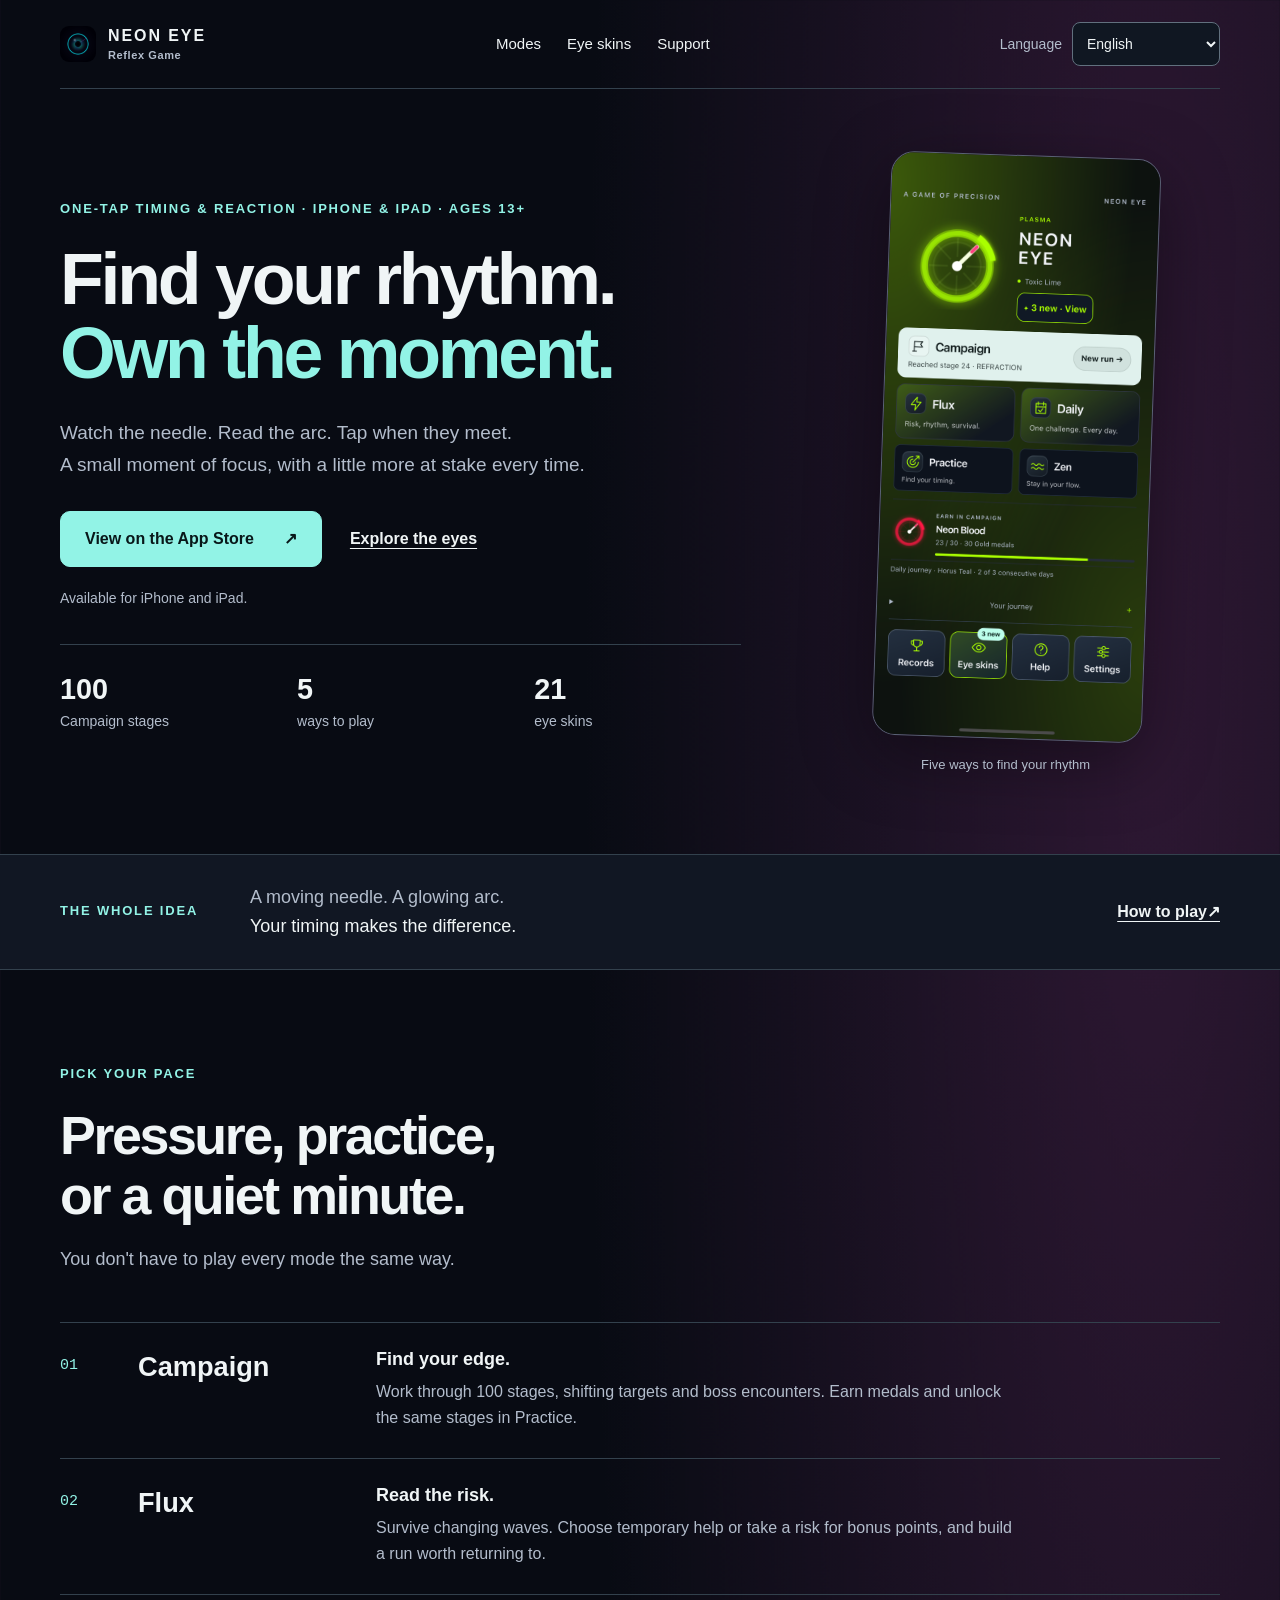
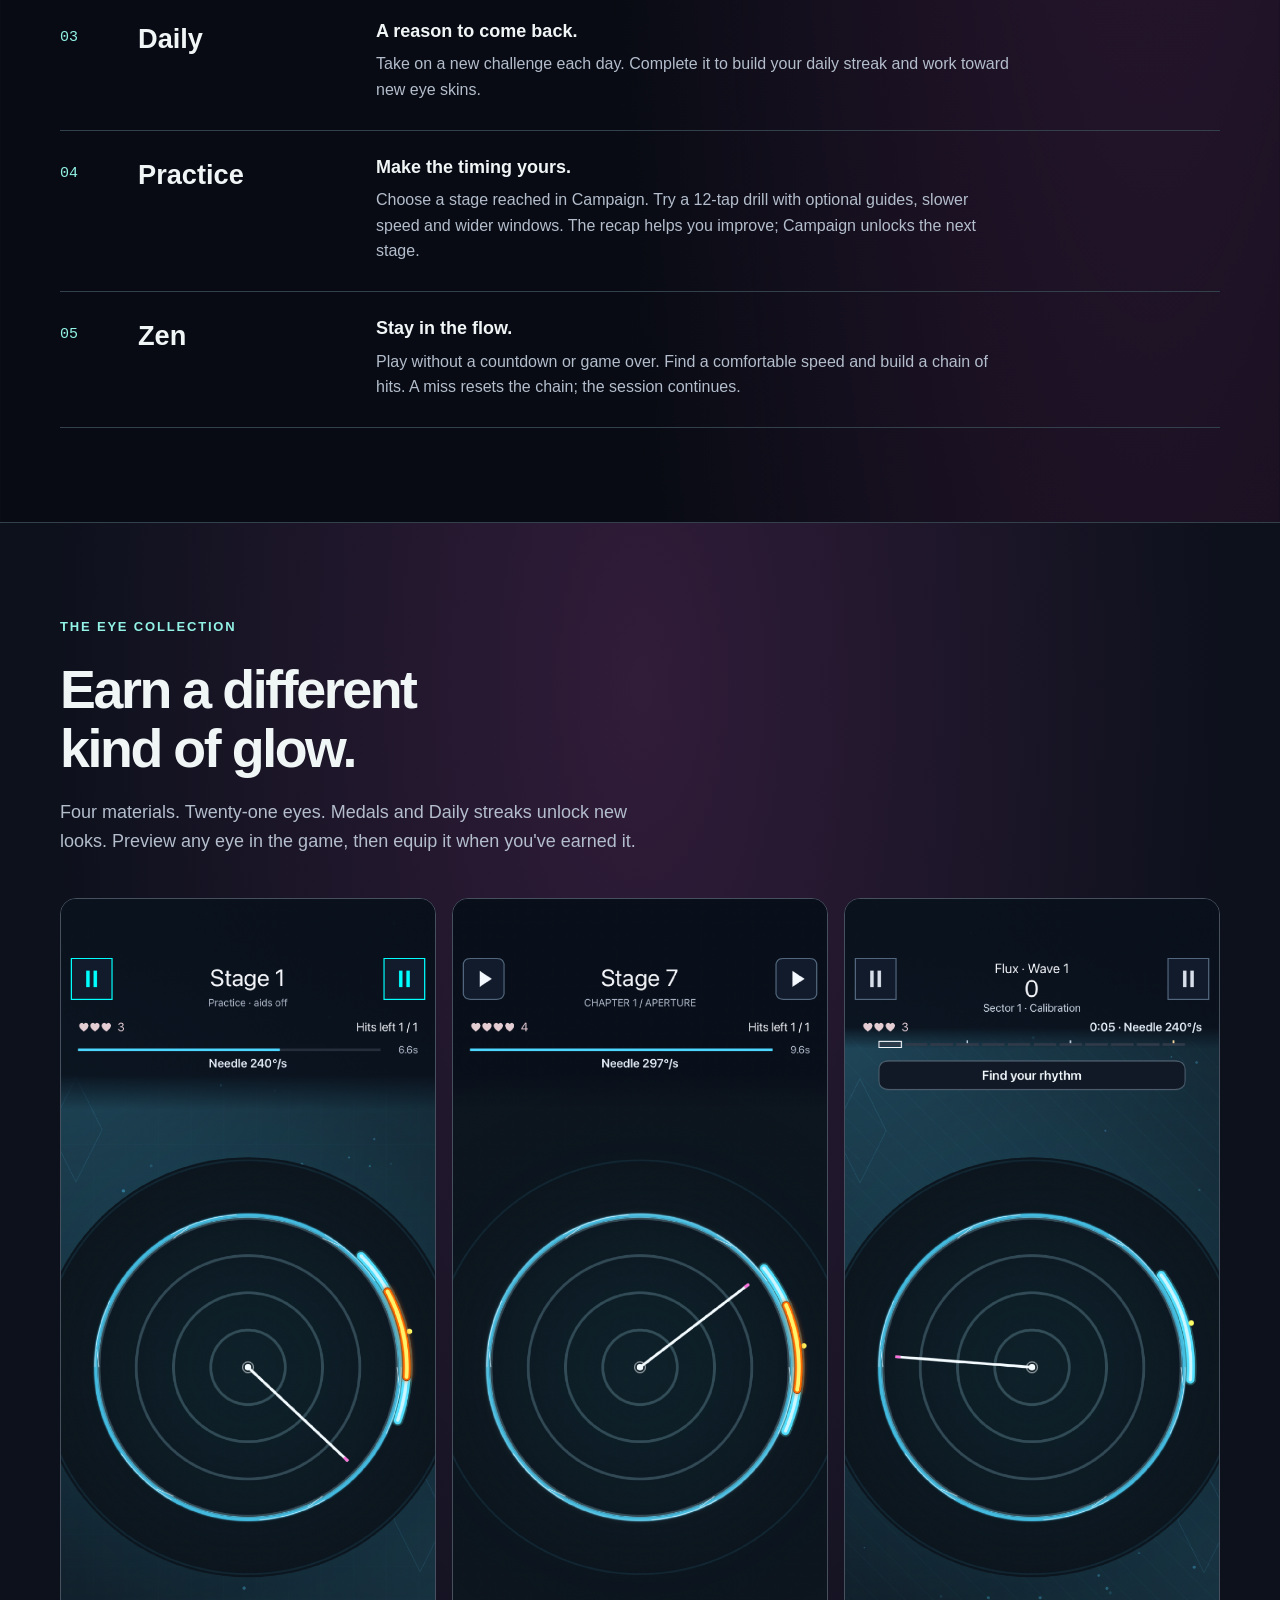
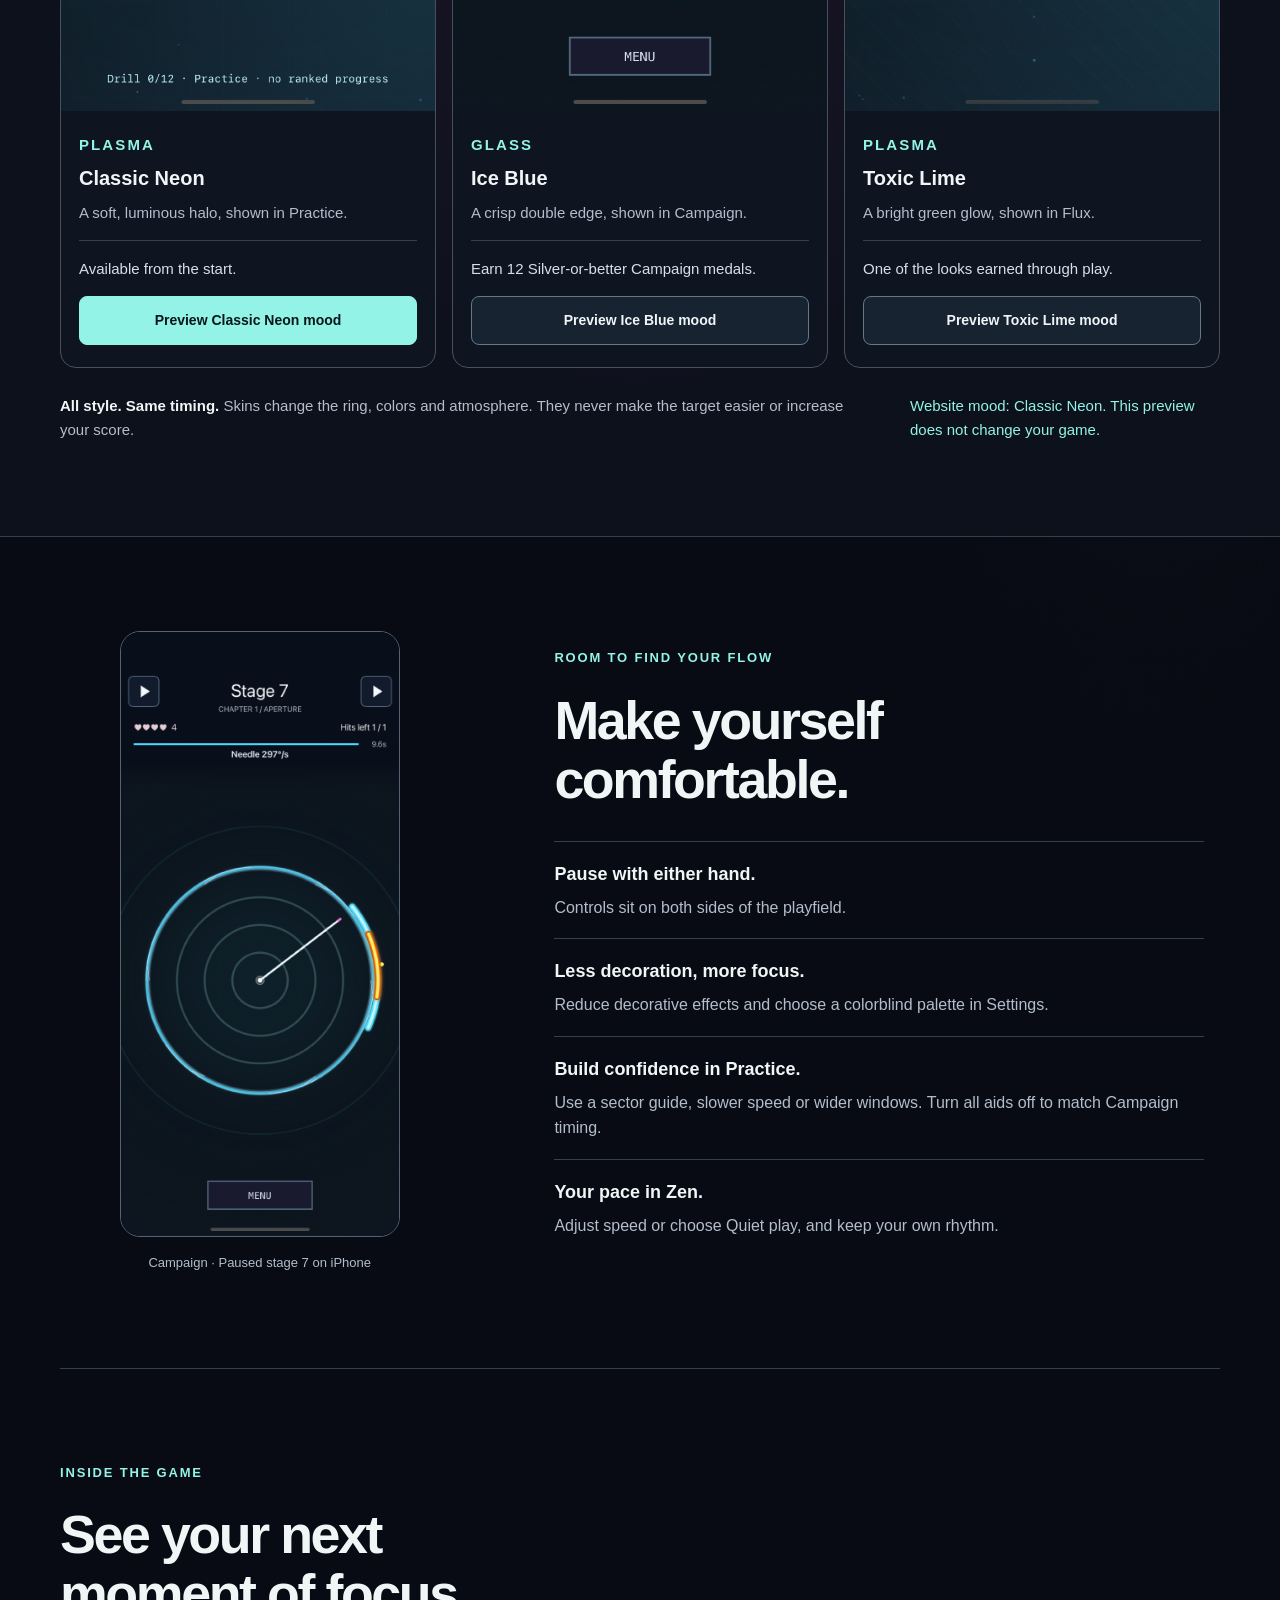
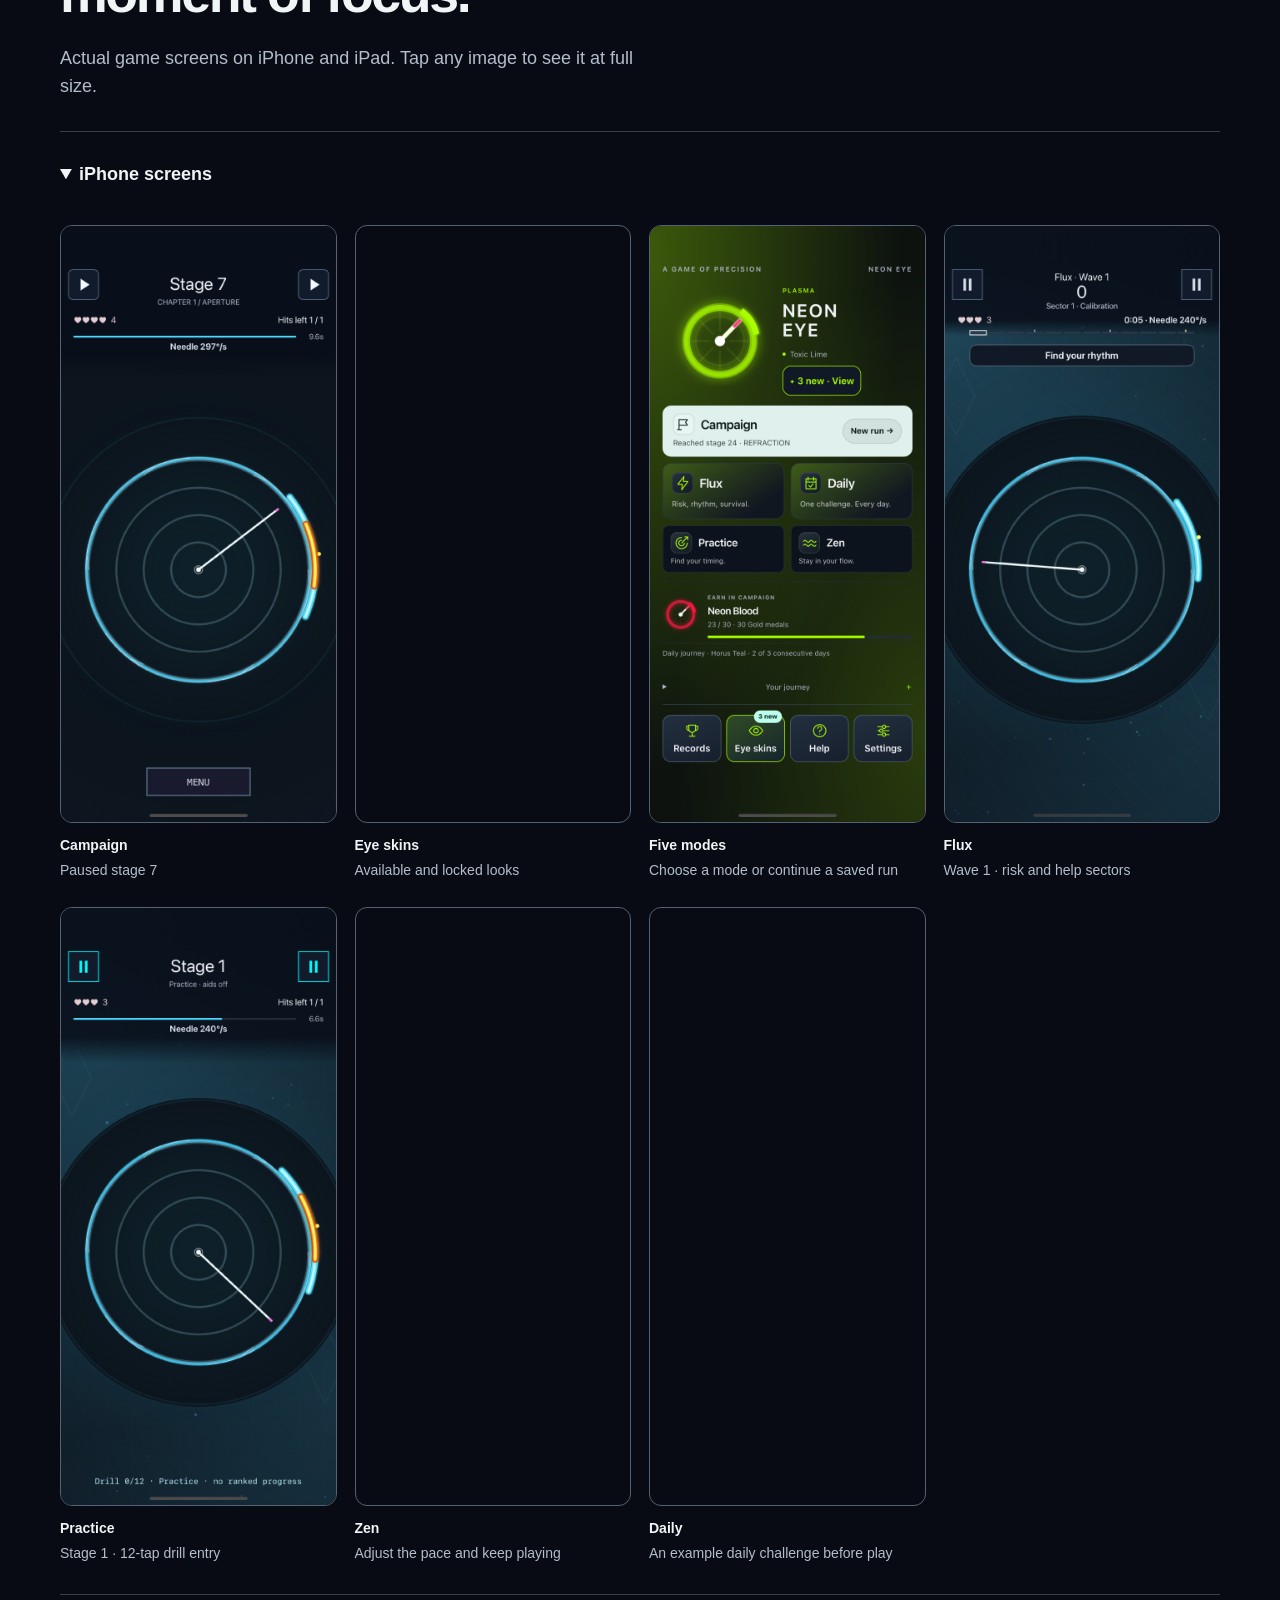
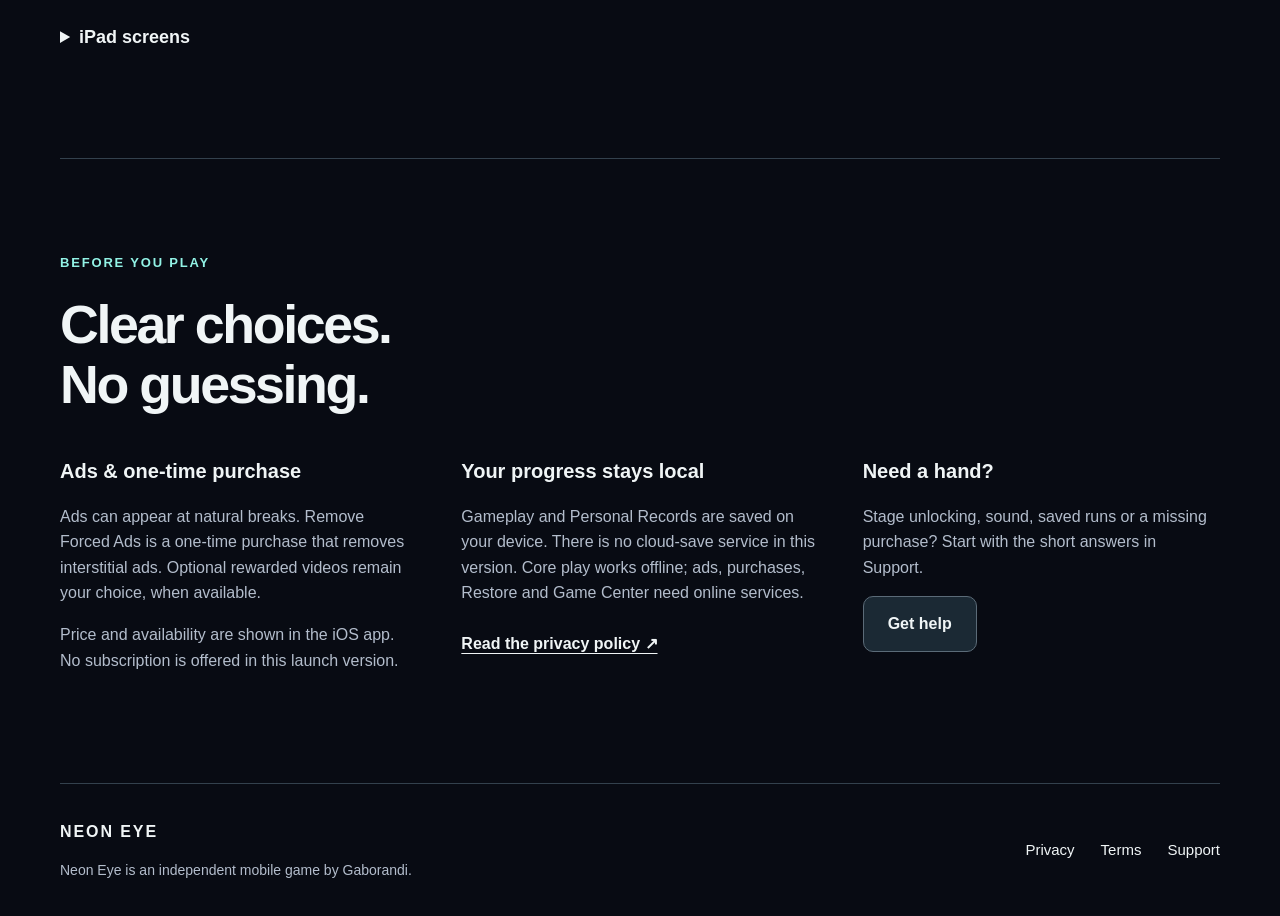
==== commit a56f71eb: "Publish Neon Eye App Store launch link" ====
--- a/index.html
+++ b/index.html
@@ -1,12 +1,12 @@
 <!doctype html>
 <html lang="en" dir="ltr"><head>
 <meta charset="utf-8"><meta name="viewport" content="width=device-width, initial-scale=1">
-<meta name="theme-color" content="#080b13"><meta name="description" content="A one-tap reflex game of timing and reaction. Explore 100 Campaign stages, Flux, Daily, Practice, Zen and earned eye skins. Coming to iPhone and iPad.">
+<meta name="theme-color" content="#080b13"><meta name="description" content="A one-tap reflex game of timing and reaction. Explore 100 Campaign stages, Flux, Daily, Practice, Zen and earned eye skins. Available on the App Store for iPhone and iPad.">
 <meta http-equiv="Content-Security-Policy" content="default-src 'none'; script-src 'self'; style-src 'self'; img-src 'self'; font-src 'self'; connect-src 'none'; base-uri 'none'; form-action 'none'; object-src 'none'">
 <meta name="referrer" content="strict-origin-when-cross-origin">
 <title lang="en">Neon Eye: Reflex Game</title><link rel="canonical" href="https://gaborandi.github.io/neon-eye-privacy/">
-<meta property="og:title" content="Neon Eye: Reflex Game"><meta property="og:description" content="A one-tap reflex game of timing and reaction. Explore 100 Campaign stages, Flux, Daily, Practice, Zen and earned eye skins. Coming to iPhone and iPad."><meta property="og:type" content="website"><meta property="og:url" content="https://gaborandi.github.io/neon-eye-privacy/">
-<meta name="twitter:card" content="summary"><meta name="twitter:title" content="Neon Eye: Reflex Game"><meta name="twitter:description" content="A one-tap reflex game of timing and reaction. Explore 100 Campaign stages, Flux, Daily, Practice, Zen and earned eye skins. Coming to iPhone and iPad.">
+<meta property="og:title" content="Neon Eye: Reflex Game"><meta property="og:description" content="A one-tap reflex game of timing and reaction. Explore 100 Campaign stages, Flux, Daily, Practice, Zen and earned eye skins. Available on the App Store for iPhone and iPad."><meta property="og:type" content="website"><meta property="og:url" content="https://gaborandi.github.io/neon-eye-privacy/">
+<meta name="twitter:card" content="summary"><meta name="twitter:title" content="Neon Eye: Reflex Game"><meta name="twitter:description" content="A one-tap reflex game of timing and reaction. Explore 100 Campaign stages, Flux, Daily, Practice, Zen and earned eye skins. Available on the App Store for iPhone and iPad.">
 <link rel="icon" href="./assets/neon-eye-icon.png"><link rel="stylesheet" href="./assets/site.css?v=20261004">
 <script src="./site.js?v=20261004" defer></script></head>
 <body data-page="home">
@@ -19,7 +19,7 @@
 <p class="language-note wrap" lang="en" dir="ltr" hidden data-language-note>Navigation is translated. The game guide and policies below are currently in English.</p>
 <main id="main" lang="en" dir="ltr" tabindex="-1">
 <section class="hero wrap" id="game">
-<div class="hero-copy"><p class="eyebrow">One-tap timing &amp; reaction · iPhone &amp; iPad · Ages 13+</p><h1>Find your rhythm.<br><em>Own the moment.</em></h1><p class="lede">Watch the needle. Read the arc. Tap when they meet.<br>A small moment of focus, with a little more at stake every time.</p><div class="hero-actions"><a class="button primary" href="#modes">Find your mode <span aria-hidden="true">↘</span></a><a class="text-link" href="#collection">Explore the eyes</a></div><p class="availability">In development · App Store link coming after release</p><div class="hero-facts"><span><strong>100</strong> Campaign stages</span><span><strong>5</strong> ways to play</span><span><strong>21</strong> eye skins</span></div></div>
+<div class="hero-copy"><p class="eyebrow">One-tap timing &amp; reaction · iPhone &amp; iPad · Ages 13+</p><h1>Find your rhythm.<br><em>Own the moment.</em></h1><p class="lede">Watch the needle. Read the arc. Tap when they meet.<br>A small moment of focus, with a little more at stake every time.</p><div class="hero-actions"><a class="button primary" href="https://apps.apple.com/app/neon-eye-reflex-game/id6772494283">View on the App Store <span aria-hidden="true">↗</span></a><a class="text-link" href="#collection">Explore the eyes</a></div><p class="availability">Available for iPhone and iPad.</p><div class="hero-facts"><span><strong>100</strong> Campaign stages</span><span><strong>5</strong> ways to play</span><span><strong>21</strong> eye skins</span></div></div>
 <figure class="hero-screen"><div class="screen-frame"><img src="./assets/native91/iphone/03-five-modes.png" width="1320" height="2868" alt="Neon Eye home with Campaign, Flux, Daily, Practice and Zen, plus the next earned eye" fetchpriority="high"></div><figcaption>Five ways to find your rhythm</figcaption></figure>
 </section>
 <section class="rule-band"><div class="wrap rule-inner"><p class="eyebrow">The whole idea</p><p>A moving needle. A glowing arc.<br><strong>Your timing makes the difference.</strong></p><a class="text-link" href="./support/#how-to-play">How to play <span aria-hidden="true">↗</span></a></div></section>
@@ -28,4 +28,4 @@
 <section class="wrap section play-section"><figure class="play-screen"><img loading="lazy" src="./assets/native91/iphone/01-campaign.png" width="1320" height="2868" alt="Paused Campaign stage 7 with a white needle, glowing target arc and a pause button on each side"><figcaption>Campaign · Paused stage 7 on iPhone</figcaption></figure><div class="section-intro"><p class="eyebrow">Room to find your flow</p><h2>Make yourself<br>comfortable.</h2><ul class="comfort-list"><li><strong>Pause with either hand.</strong><span>Controls sit on both sides of the playfield.</span></li><li><strong>Less decoration, more focus.</strong><span>Reduce decorative effects and choose a colorblind palette in Settings.</span></li><li><strong>Build confidence in Practice.</strong><span>Use a sector guide, slower speed or wider windows. Turn all aids off to match Campaign timing.</span></li><li><strong>Your pace in Zen.</strong><span>Adjust speed or choose Quiet play, and keep your own rhythm.</span></li></ul></div></section>
 <section class="wrap section native-gallery" id="screenshots"><div class="section-intro"><p class="eyebrow">Inside the game</p><h2>See your next<br>moment of focus.</h2><p>Actual game screens on iPhone and iPad. Tap any image to see it at full size.</p></div><details class="device-gallery" open><summary>iPhone screens</summary><div class="native-screen-grid iphone"><figure><a href="./assets/native91/iphone/01-campaign.png"><img loading="lazy" src="./assets/native91/iphone/01-campaign.png" width="1320" height="2868" alt="iPhone Campaign · Paused stage 7"></a><figcaption><strong>Campaign</strong><span>Paused stage 7</span></figcaption></figure><figure><a href="./assets/native91/iphone/02-eye-skins.png"><img loading="lazy" src="./assets/native91/iphone/02-eye-skins.png" width="1320" height="2868" alt="iPhone Eye skins · Available and locked looks"></a><figcaption><strong>Eye skins</strong><span>Available and locked looks</span></figcaption></figure><figure><a href="./assets/native91/iphone/03-five-modes.png"><img loading="lazy" src="./assets/native91/iphone/03-five-modes.png" width="1320" height="2868" alt="iPhone Five modes · Choose a mode or continue a saved run"></a><figcaption><strong>Five modes</strong><span>Choose a mode or continue a saved run</span></figcaption></figure><figure><a href="./assets/native91/iphone/04-flux.png"><img loading="lazy" src="./assets/native91/iphone/04-flux.png" width="1320" height="2868" alt="iPhone Flux · Wave 1 · risk and help sectors"></a><figcaption><strong>Flux</strong><span>Wave 1 · risk and help sectors</span></figcaption></figure><figure><a href="./assets/native91/iphone/05-practice.png"><img loading="lazy" src="./assets/native91/iphone/05-practice.png" width="1320" height="2868" alt="iPhone Practice · Stage 1 · 12-tap drill entry"></a><figcaption><strong>Practice</strong><span>Stage 1 · 12-tap drill entry</span></figcaption></figure><figure><a href="./assets/native91/iphone/06-zen.png"><img loading="lazy" src="./assets/native91/iphone/06-zen.png" width="1320" height="2868" alt="iPhone Zen · Adjust the pace and keep playing"></a><figcaption><strong>Zen</strong><span>Adjust the pace and keep playing</span></figcaption></figure><figure><a href="./assets/native91/iphone/07-daily.png"><img loading="lazy" src="./assets/native91/iphone/07-daily.png" width="1320" height="2868" alt="iPhone Daily · An example daily challenge before play"></a><figcaption><strong>Daily</strong><span>An example daily challenge before play</span></figcaption></figure></div></details><details class="device-gallery"><summary>iPad screens</summary><div class="native-screen-grid ipad"><figure><a href="./assets/native91/ipad/01-campaign.png"><img loading="lazy" src="./assets/native91/ipad/01-campaign.png" width="2064" height="2752" alt="iPad Campaign · Paused stage 7"></a><figcaption><strong>Campaign</strong><span>Paused stage 7</span></figcaption></figure><figure><a href="./assets/native91/ipad/02-eye-skins.png"><img loading="lazy" src="./assets/native91/ipad/02-eye-skins.png" width="2064" height="2752" alt="iPad Eye skins · Available and locked looks"></a><figcaption><strong>Eye skins</strong><span>Available and locked looks</span></figcaption></figure><figure><a href="./assets/native91/ipad/03-five-modes.png"><img loading="lazy" src="./assets/native91/ipad/03-five-modes.png" width="2064" height="2752" alt="iPad Five modes · Choose a mode or continue a saved run"></a><figcaption><strong>Five modes</strong><span>Choose a mode or continue a saved run</span></figcaption></figure><figure><a href="./assets/native91/ipad/04-flux.png"><img loading="lazy" src="./assets/native91/ipad/04-flux.png" width="2064" height="2752" alt="iPad Flux · Wave 1 · risk and help sectors"></a><figcaption><strong>Flux</strong><span>Wave 1 · risk and help sectors</span></figcaption></figure><figure><a href="./assets/native91/ipad/05-practice.png"><img loading="lazy" src="./assets/native91/ipad/05-practice.png" width="2064" height="2752" alt="iPad Practice · Stage 1 · 12-tap drill entry"></a><figcaption><strong>Practice</strong><span>Stage 1 · 12-tap drill entry</span></figcaption></figure><figure><a href="./assets/native91/ipad/06-zen.png"><img loading="lazy" src="./assets/native91/ipad/06-zen.png" width="2064" height="2752" alt="iPad Zen · Adjust the pace and keep playing"></a><figcaption><strong>Zen</strong><span>Adjust the pace and keep playing</span></figcaption></figure><figure><a href="./assets/native91/ipad/07-daily.png"><img loading="lazy" src="./assets/native91/ipad/07-daily.png" width="2064" height="2752" alt="iPad Daily · An example daily challenge before play"></a><figcaption><strong>Daily</strong><span>An example daily challenge before play</span></figcaption></figure></div></details></section><section class="wrap section player-section"><div class="section-intro"><p class="eyebrow">Before you play</p><h2>Clear choices.<br>No guessing.</h2></div><div class="player-grid"><article><h3>Ads &amp; one-time purchase</h3><p>Ads can appear at natural breaks. Remove Forced Ads is a one-time purchase that removes interstitial ads. Optional rewarded videos remain your choice, when available.</p><p>Price and availability are shown in the iOS app. No subscription is offered in this launch version.</p></article><article><h3>Your progress stays local</h3><p>Gameplay and Personal Records are saved on your device. There is no cloud-save service in this version. Core play works offline; ads, purchases, Restore and Game Center need online services.</p><a class="text-link" href="./privacy/">Read the privacy policy ↗</a></article><article><h3>Need a hand?</h3><p>Stage unlocking, sound, saved runs or a missing purchase? Start with the short answers in Support.</p><a class="button secondary" href="./support/">Get help</a></article></div></section></main>
 <footer class="site-footer wrap"><div><a class="brand" href="./">NEON EYE</a><p data-nav="footer">Neon Eye is an independent mobile game by Gaborandi.</p></div><nav aria-label="Footer"><a href="./privacy/" data-nav="privacy">Privacy</a><a href="./terms/" data-nav="terms">Terms</a><a href="./support/" data-nav="support">Support</a></nav></footer>
-</body></html>+</body></html>
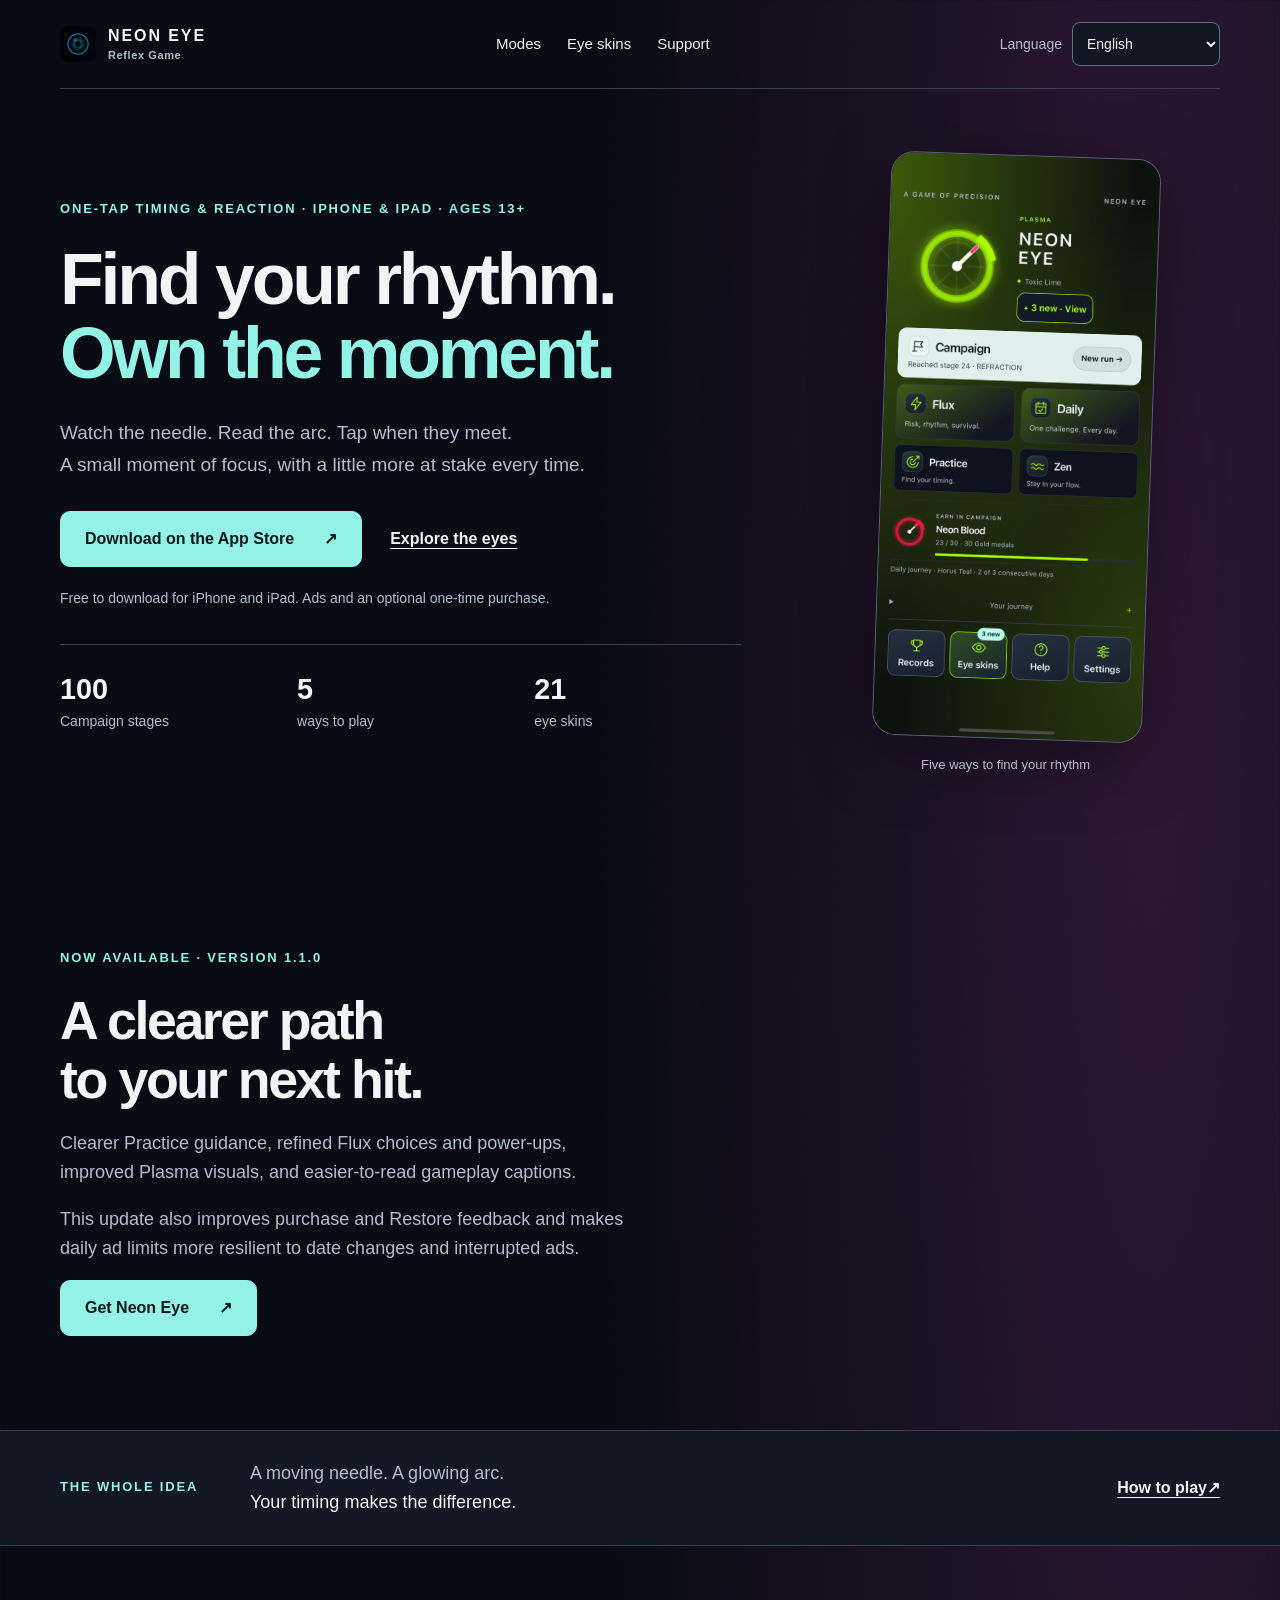
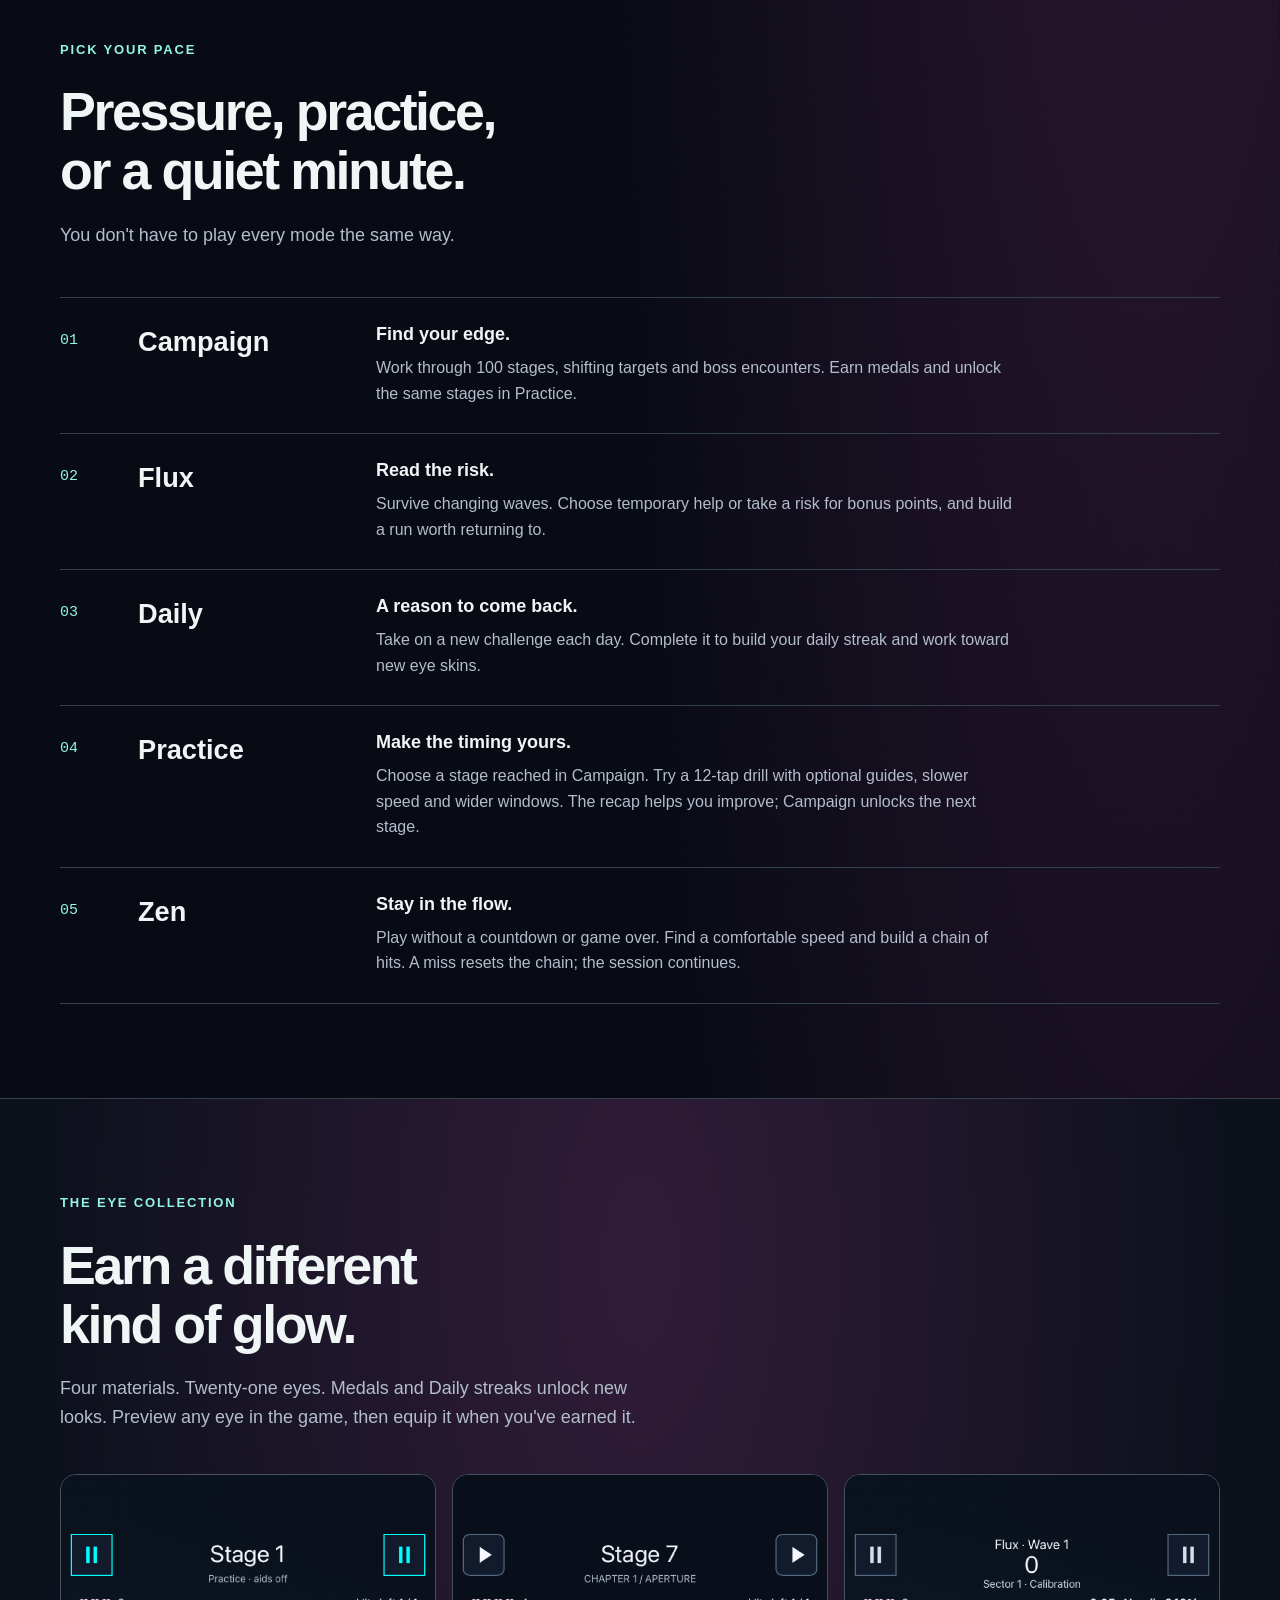
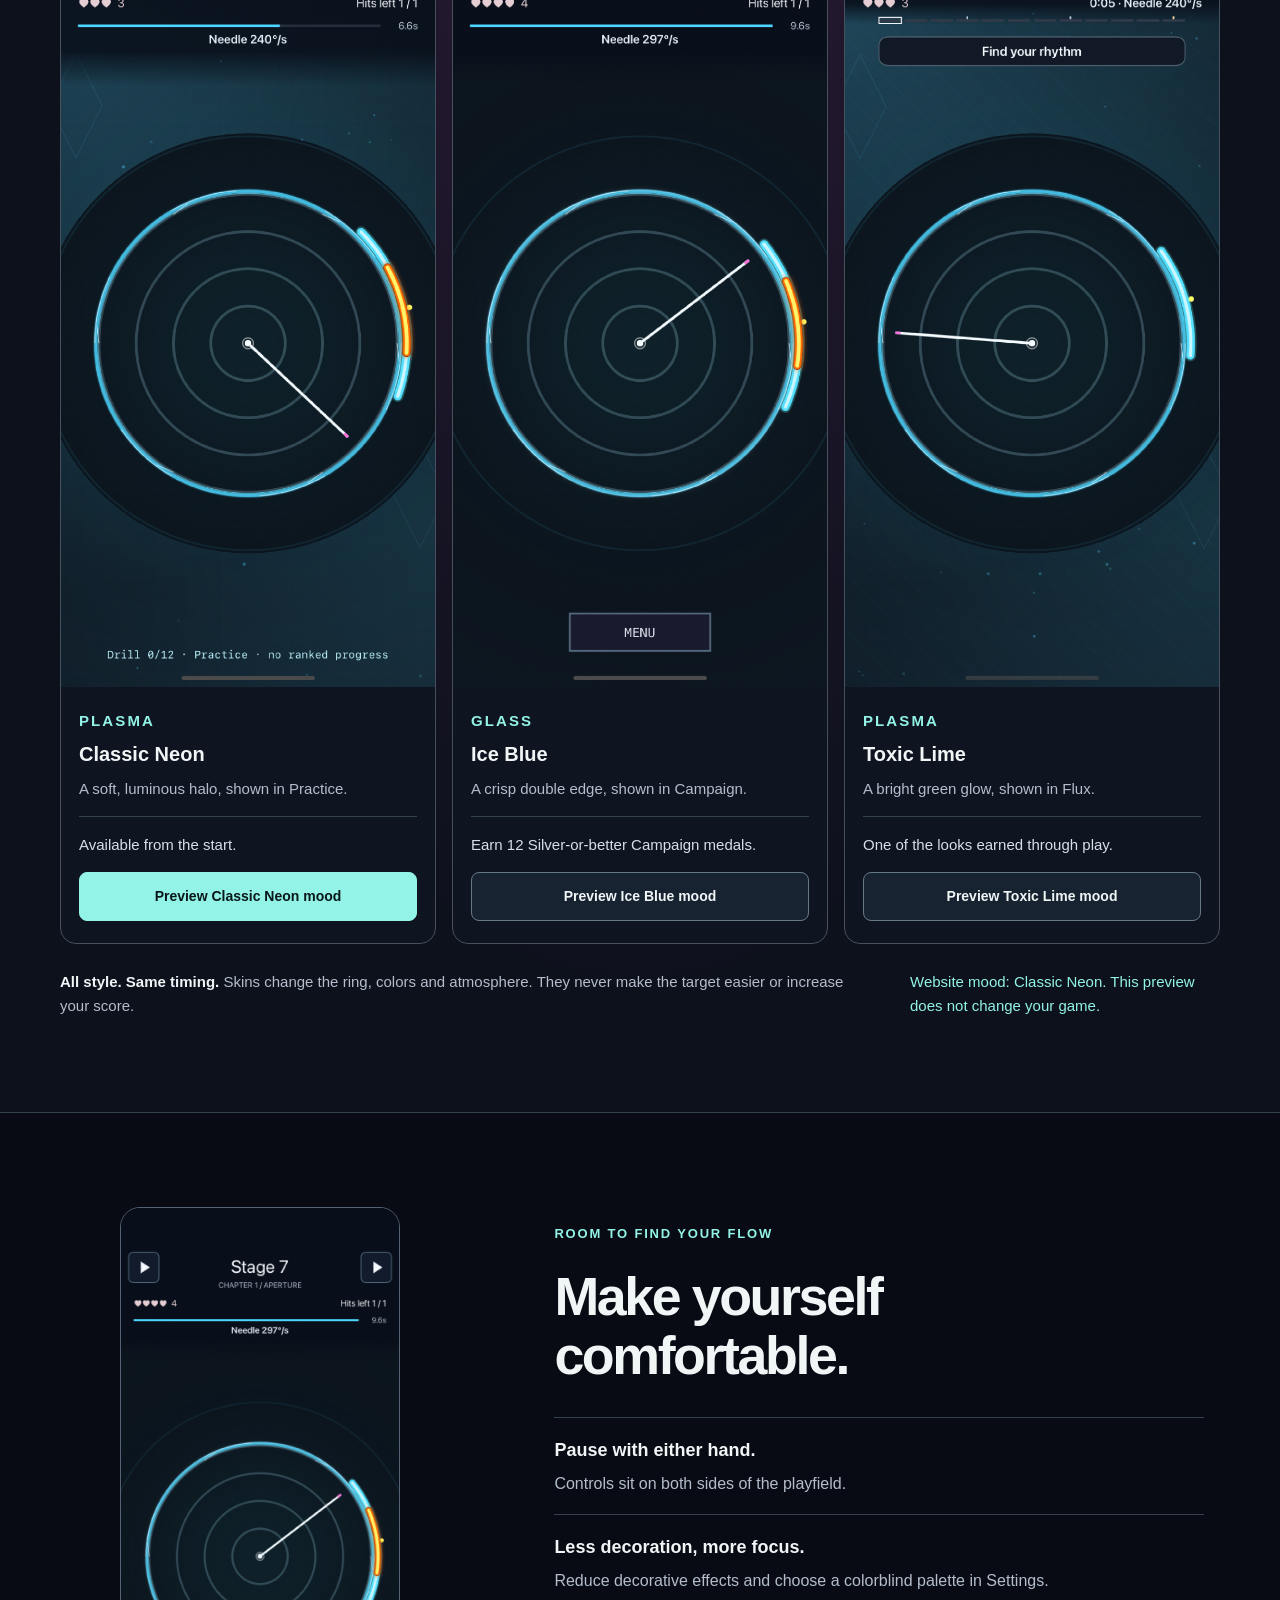
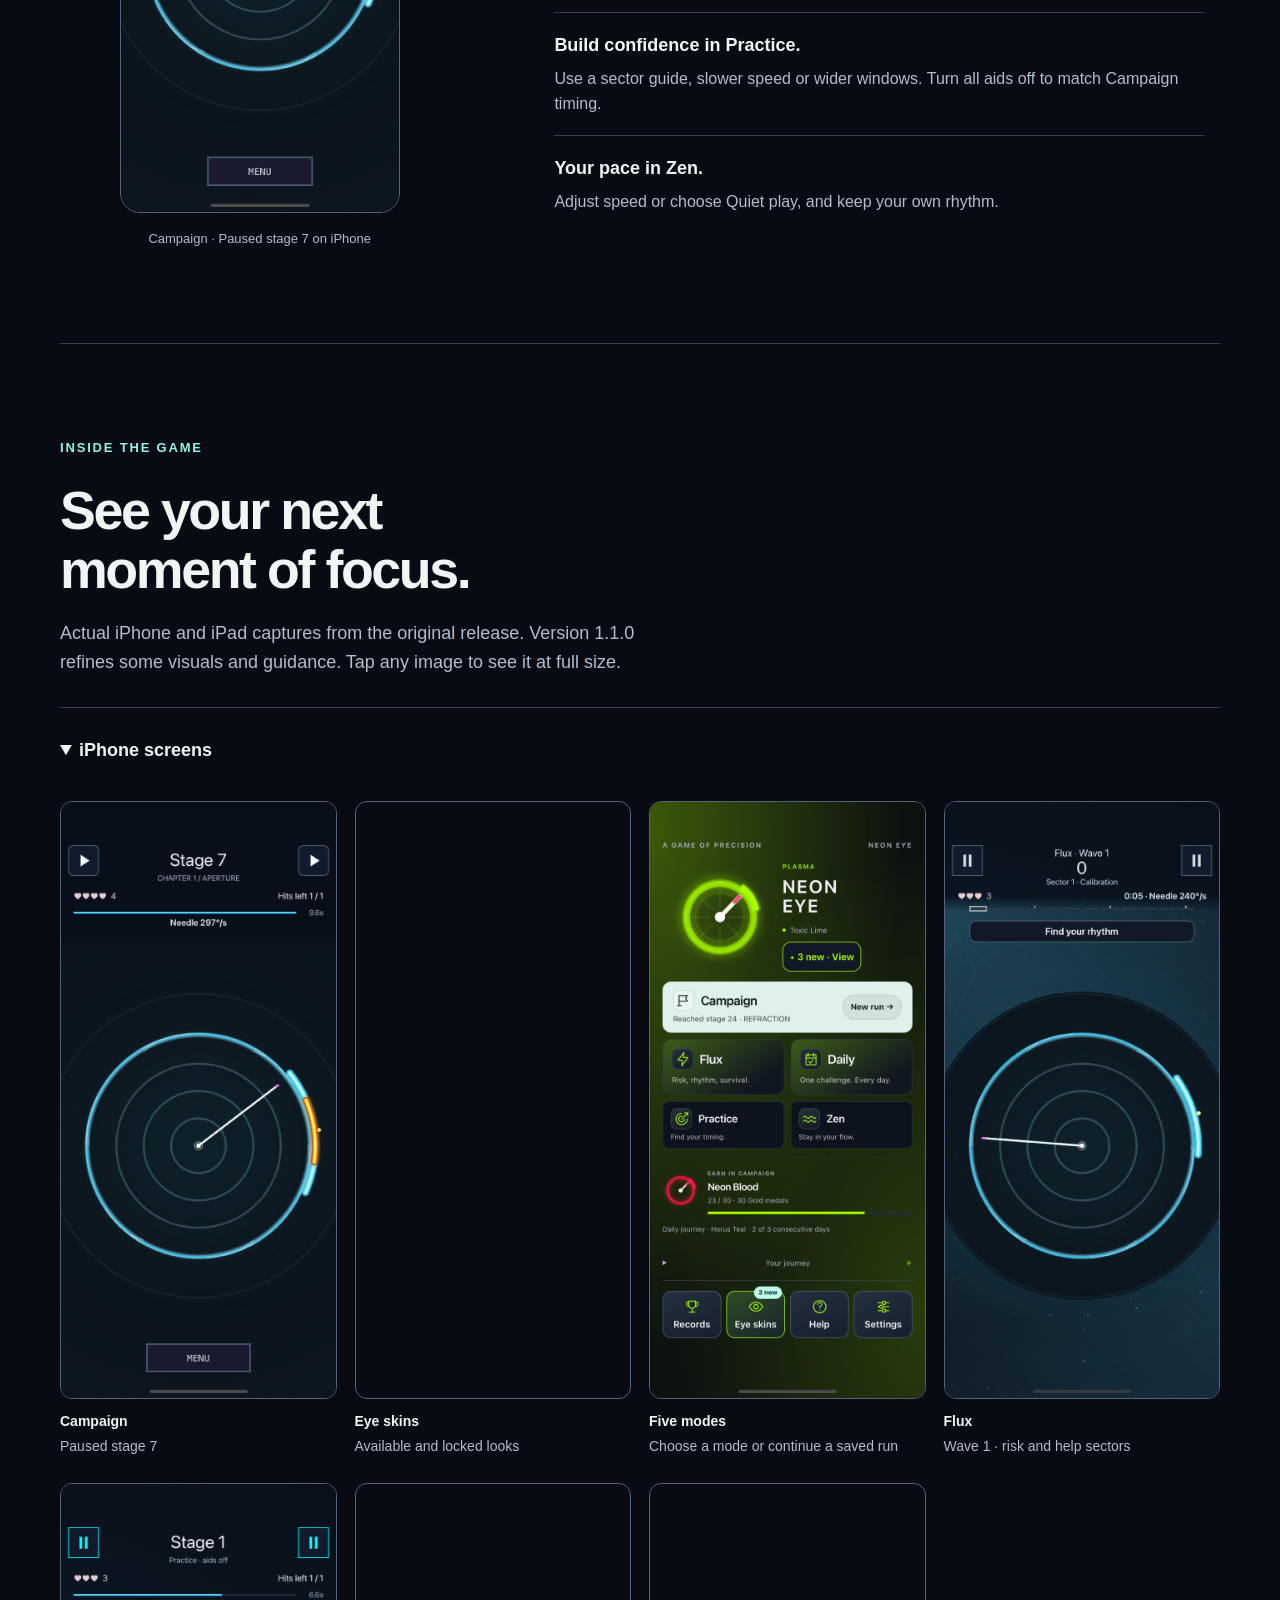
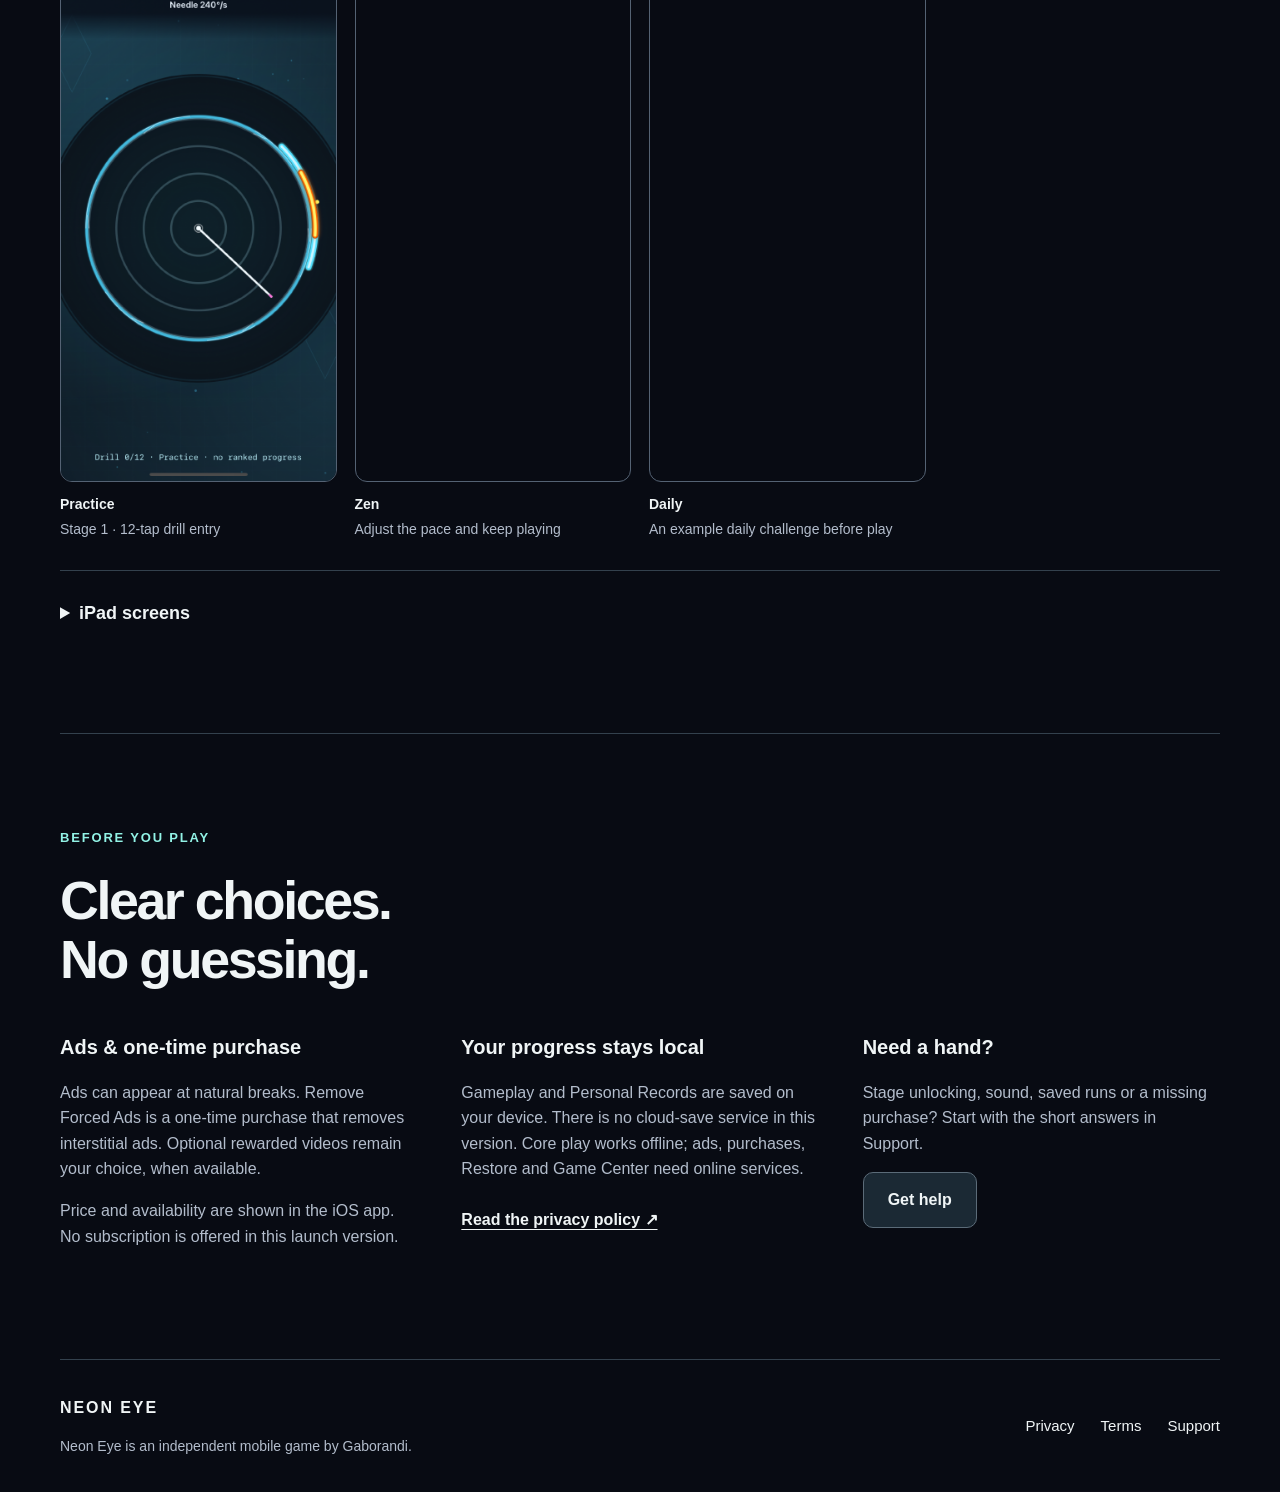
==== commit 6caf664a: "Refresh Neon Eye website for released version 1.1.0" ====
--- a/index.html
+++ b/index.html
@@ -19,13 +19,14 @@
 <p class="language-note wrap" lang="en" dir="ltr" hidden data-language-note>Navigation is translated. The game guide and policies below are currently in English.</p>
 <main id="main" lang="en" dir="ltr" tabindex="-1">
 <section class="hero wrap" id="game">
-<div class="hero-copy"><p class="eyebrow">One-tap timing &amp; reaction · iPhone &amp; iPad · Ages 13+</p><h1>Find your rhythm.<br><em>Own the moment.</em></h1><p class="lede">Watch the needle. Read the arc. Tap when they meet.<br>A small moment of focus, with a little more at stake every time.</p><div class="hero-actions"><a class="button primary" href="https://apps.apple.com/app/neon-eye-reflex-game/id6772494283">View on the App Store <span aria-hidden="true">↗</span></a><a class="text-link" href="#collection">Explore the eyes</a></div><p class="availability">Available for iPhone and iPad.</p><div class="hero-facts"><span><strong>100</strong> Campaign stages</span><span><strong>5</strong> ways to play</span><span><strong>21</strong> eye skins</span></div></div>
+<div class="hero-copy"><p class="eyebrow">One-tap timing &amp; reaction · iPhone &amp; iPad · Ages 13+</p><h1>Find your rhythm.<br><em>Own the moment.</em></h1><p class="lede">Watch the needle. Read the arc. Tap when they meet.<br>A small moment of focus, with a little more at stake every time.</p><div class="hero-actions"><a class="button primary" href="https://apps.apple.com/app/neon-eye-reflex-game/id6772494283">Download on the App Store <span aria-hidden="true">↗</span></a><a class="text-link" href="#collection">Explore the eyes</a></div><p class="availability">Free to download for iPhone and iPad. Ads and an optional one-time purchase.</p><div class="hero-facts"><span><strong>100</strong> Campaign stages</span><span><strong>5</strong> ways to play</span><span><strong>21</strong> eye skins</span></div></div>
 <figure class="hero-screen"><div class="screen-frame"><img src="./assets/native91/iphone/03-five-modes.png" width="1320" height="2868" alt="Neon Eye home with Campaign, Flux, Daily, Practice and Zen, plus the next earned eye" fetchpriority="high"></div><figcaption>Five ways to find your rhythm</figcaption></figure>
 </section>
+<section class="wrap section" id="latest"><div class="section-intro"><p class="eyebrow">Now available · Version 1.1.0</p><h2>A clearer path<br>to your next hit.</h2><p>Clearer Practice guidance, refined Flux choices and power-ups, improved Plasma visuals, and easier-to-read gameplay captions.</p><p>This update also improves purchase and Restore feedback and makes daily ad limits more resilient to date changes and interrupted ads.</p><a class="button primary" href="https://apps.apple.com/app/neon-eye-reflex-game/id6772494283">Get Neon Eye <span aria-hidden="true">↗</span></a></div></section>
 <section class="rule-band"><div class="wrap rule-inner"><p class="eyebrow">The whole idea</p><p>A moving needle. A glowing arc.<br><strong>Your timing makes the difference.</strong></p><a class="text-link" href="./support/#how-to-play">How to play <span aria-hidden="true">↗</span></a></div></section>
 <section class="wrap section" id="modes"><div class="section-intro"><p class="eyebrow">Pick your pace</p><h2>Pressure, practice,<br>or a quiet minute.</h2><p>You don't have to play every mode the same way.</p></div><div class="modes"><article class="mode-row"><span class="number">01</span><h3>Campaign</h3><div><h4>Find your edge.</h4><p>Work through 100 stages, shifting targets and boss encounters. Earn medals and unlock the same stages in Practice.</p></div></article><article class="mode-row"><span class="number">02</span><h3>Flux</h3><div><h4>Read the risk.</h4><p>Survive changing waves. Choose temporary help or take a risk for bonus points, and build a run worth returning to.</p></div></article><article class="mode-row"><span class="number">03</span><h3>Daily</h3><div><h4>A reason to come back.</h4><p>Take on a new challenge each day. Complete it to build your daily streak and work toward new eye skins.</p></div></article><article class="mode-row"><span class="number">04</span><h3>Practice</h3><div><h4>Make the timing yours.</h4><p>Choose a stage reached in Campaign. Try a 12-tap drill with optional guides, slower speed and wider windows. The recap helps you improve; Campaign unlocks the next stage.</p></div></article><article class="mode-row"><span class="number">05</span><h3>Zen</h3><div><h4>Stay in the flow.</h4><p>Play without a countdown or game over. Find a comfortable speed and build a chain of hits. A miss resets the chain; the session continues.</p></div></article></div></section>
 <section class="collection-band" id="collection"><div class="wrap section"><div class="section-intro"><p class="eyebrow">The eye collection</p><h2>Earn a different<br>kind of glow.</h2><p>Four materials. Twenty-one eyes. Medals and Daily streaks unlock new looks. Preview any eye in the game, then equip it when you've earned it.</p></div><div class="skin-grid native-skins"><article class="skin-card"><img loading="lazy" src="./assets/native91/iphone/05-practice.png" width="1320" height="2868" alt="Classic Neon equipped in a Practice drill at 0 of 12 taps"><div class="skin-copy"><p class="eyebrow">PLASMA</p><h3>Classic Neon</h3><p>A soft, luminous halo, shown in Practice.</p><p class="unlock">Available from the start.</p><button type="button" class="theme-button" hidden data-theme="classic" aria-pressed="true">Preview Classic Neon mood</button></div></article><article class="skin-card"><img loading="lazy" src="./assets/native91/iphone/01-campaign.png" width="1320" height="2868" alt="Ice Blue equipped in paused Campaign stage 7"><div class="skin-copy"><p class="eyebrow">GLASS</p><h3>Ice Blue</h3><p>A crisp double edge, shown in Campaign.</p><p class="unlock">Earn 12 Silver-or-better Campaign medals.</p><button type="button" class="theme-button" hidden data-theme="ice" aria-pressed="false">Preview Ice Blue mood</button></div></article><article class="skin-card"><img loading="lazy" src="./assets/native91/iphone/04-flux.png" width="1320" height="2868" alt="Toxic Lime equipped at the start of Flux wave 1"><div class="skin-copy"><p class="eyebrow">PLASMA</p><h3>Toxic Lime</h3><p>A bright green glow, shown in Flux.</p><p class="unlock">One of the looks earned through play.</p><button type="button" class="theme-button" hidden data-theme="toxic" aria-pressed="false">Preview Toxic Lime mood</button></div></article></div><div class="collection-note"><p><strong>All style. Same timing.</strong> Skins change the ring, colors and atmosphere. They never make the target easier or increase your score.</p><p id="theme-status" role="status" aria-live="polite">Website mood: Classic Neon. This preview does not change your game.</p></div></div></section>
 <section class="wrap section play-section"><figure class="play-screen"><img loading="lazy" src="./assets/native91/iphone/01-campaign.png" width="1320" height="2868" alt="Paused Campaign stage 7 with a white needle, glowing target arc and a pause button on each side"><figcaption>Campaign · Paused stage 7 on iPhone</figcaption></figure><div class="section-intro"><p class="eyebrow">Room to find your flow</p><h2>Make yourself<br>comfortable.</h2><ul class="comfort-list"><li><strong>Pause with either hand.</strong><span>Controls sit on both sides of the playfield.</span></li><li><strong>Less decoration, more focus.</strong><span>Reduce decorative effects and choose a colorblind palette in Settings.</span></li><li><strong>Build confidence in Practice.</strong><span>Use a sector guide, slower speed or wider windows. Turn all aids off to match Campaign timing.</span></li><li><strong>Your pace in Zen.</strong><span>Adjust speed or choose Quiet play, and keep your own rhythm.</span></li></ul></div></section>
-<section class="wrap section native-gallery" id="screenshots"><div class="section-intro"><p class="eyebrow">Inside the game</p><h2>See your next<br>moment of focus.</h2><p>Actual game screens on iPhone and iPad. Tap any image to see it at full size.</p></div><details class="device-gallery" open><summary>iPhone screens</summary><div class="native-screen-grid iphone"><figure><a href="./assets/native91/iphone/01-campaign.png"><img loading="lazy" src="./assets/native91/iphone/01-campaign.png" width="1320" height="2868" alt="iPhone Campaign · Paused stage 7"></a><figcaption><strong>Campaign</strong><span>Paused stage 7</span></figcaption></figure><figure><a href="./assets/native91/iphone/02-eye-skins.png"><img loading="lazy" src="./assets/native91/iphone/02-eye-skins.png" width="1320" height="2868" alt="iPhone Eye skins · Available and locked looks"></a><figcaption><strong>Eye skins</strong><span>Available and locked looks</span></figcaption></figure><figure><a href="./assets/native91/iphone/03-five-modes.png"><img loading="lazy" src="./assets/native91/iphone/03-five-modes.png" width="1320" height="2868" alt="iPhone Five modes · Choose a mode or continue a saved run"></a><figcaption><strong>Five modes</strong><span>Choose a mode or continue a saved run</span></figcaption></figure><figure><a href="./assets/native91/iphone/04-flux.png"><img loading="lazy" src="./assets/native91/iphone/04-flux.png" width="1320" height="2868" alt="iPhone Flux · Wave 1 · risk and help sectors"></a><figcaption><strong>Flux</strong><span>Wave 1 · risk and help sectors</span></figcaption></figure><figure><a href="./assets/native91/iphone/05-practice.png"><img loading="lazy" src="./assets/native91/iphone/05-practice.png" width="1320" height="2868" alt="iPhone Practice · Stage 1 · 12-tap drill entry"></a><figcaption><strong>Practice</strong><span>Stage 1 · 12-tap drill entry</span></figcaption></figure><figure><a href="./assets/native91/iphone/06-zen.png"><img loading="lazy" src="./assets/native91/iphone/06-zen.png" width="1320" height="2868" alt="iPhone Zen · Adjust the pace and keep playing"></a><figcaption><strong>Zen</strong><span>Adjust the pace and keep playing</span></figcaption></figure><figure><a href="./assets/native91/iphone/07-daily.png"><img loading="lazy" src="./assets/native91/iphone/07-daily.png" width="1320" height="2868" alt="iPhone Daily · An example daily challenge before play"></a><figcaption><strong>Daily</strong><span>An example daily challenge before play</span></figcaption></figure></div></details><details class="device-gallery"><summary>iPad screens</summary><div class="native-screen-grid ipad"><figure><a href="./assets/native91/ipad/01-campaign.png"><img loading="lazy" src="./assets/native91/ipad/01-campaign.png" width="2064" height="2752" alt="iPad Campaign · Paused stage 7"></a><figcaption><strong>Campaign</strong><span>Paused stage 7</span></figcaption></figure><figure><a href="./assets/native91/ipad/02-eye-skins.png"><img loading="lazy" src="./assets/native91/ipad/02-eye-skins.png" width="2064" height="2752" alt="iPad Eye skins · Available and locked looks"></a><figcaption><strong>Eye skins</strong><span>Available and locked looks</span></figcaption></figure><figure><a href="./assets/native91/ipad/03-five-modes.png"><img loading="lazy" src="./assets/native91/ipad/03-five-modes.png" width="2064" height="2752" alt="iPad Five modes · Choose a mode or continue a saved run"></a><figcaption><strong>Five modes</strong><span>Choose a mode or continue a saved run</span></figcaption></figure><figure><a href="./assets/native91/ipad/04-flux.png"><img loading="lazy" src="./assets/native91/ipad/04-flux.png" width="2064" height="2752" alt="iPad Flux · Wave 1 · risk and help sectors"></a><figcaption><strong>Flux</strong><span>Wave 1 · risk and help sectors</span></figcaption></figure><figure><a href="./assets/native91/ipad/05-practice.png"><img loading="lazy" src="./assets/native91/ipad/05-practice.png" width="2064" height="2752" alt="iPad Practice · Stage 1 · 12-tap drill entry"></a><figcaption><strong>Practice</strong><span>Stage 1 · 12-tap drill entry</span></figcaption></figure><figure><a href="./assets/native91/ipad/06-zen.png"><img loading="lazy" src="./assets/native91/ipad/06-zen.png" width="2064" height="2752" alt="iPad Zen · Adjust the pace and keep playing"></a><figcaption><strong>Zen</strong><span>Adjust the pace and keep playing</span></figcaption></figure><figure><a href="./assets/native91/ipad/07-daily.png"><img loading="lazy" src="./assets/native91/ipad/07-daily.png" width="2064" height="2752" alt="iPad Daily · An example daily challenge before play"></a><figcaption><strong>Daily</strong><span>An example daily challenge before play</span></figcaption></figure></div></details></section><section class="wrap section player-section"><div class="section-intro"><p class="eyebrow">Before you play</p><h2>Clear choices.<br>No guessing.</h2></div><div class="player-grid"><article><h3>Ads &amp; one-time purchase</h3><p>Ads can appear at natural breaks. Remove Forced Ads is a one-time purchase that removes interstitial ads. Optional rewarded videos remain your choice, when available.</p><p>Price and availability are shown in the iOS app. No subscription is offered in this launch version.</p></article><article><h3>Your progress stays local</h3><p>Gameplay and Personal Records are saved on your device. There is no cloud-save service in this version. Core play works offline; ads, purchases, Restore and Game Center need online services.</p><a class="text-link" href="./privacy/">Read the privacy policy ↗</a></article><article><h3>Need a hand?</h3><p>Stage unlocking, sound, saved runs or a missing purchase? Start with the short answers in Support.</p><a class="button secondary" href="./support/">Get help</a></article></div></section></main>
+<section class="wrap section native-gallery" id="screenshots"><div class="section-intro"><p class="eyebrow">Inside the game</p><h2>See your next<br>moment of focus.</h2><p>Actual iPhone and iPad captures from the original release. Version 1.1.0 refines some visuals and guidance. Tap any image to see it at full size.</p></div><details class="device-gallery" open><summary>iPhone screens</summary><div class="native-screen-grid iphone"><figure><a href="./assets/native91/iphone/01-campaign.png"><img loading="lazy" src="./assets/native91/iphone/01-campaign.png" width="1320" height="2868" alt="iPhone Campaign · Paused stage 7"></a><figcaption><strong>Campaign</strong><span>Paused stage 7</span></figcaption></figure><figure><a href="./assets/native91/iphone/02-eye-skins.png"><img loading="lazy" src="./assets/native91/iphone/02-eye-skins.png" width="1320" height="2868" alt="iPhone Eye skins · Available and locked looks"></a><figcaption><strong>Eye skins</strong><span>Available and locked looks</span></figcaption></figure><figure><a href="./assets/native91/iphone/03-five-modes.png"><img loading="lazy" src="./assets/native91/iphone/03-five-modes.png" width="1320" height="2868" alt="iPhone Five modes · Choose a mode or continue a saved run"></a><figcaption><strong>Five modes</strong><span>Choose a mode or continue a saved run</span></figcaption></figure><figure><a href="./assets/native91/iphone/04-flux.png"><img loading="lazy" src="./assets/native91/iphone/04-flux.png" width="1320" height="2868" alt="iPhone Flux · Wave 1 · risk and help sectors"></a><figcaption><strong>Flux</strong><span>Wave 1 · risk and help sectors</span></figcaption></figure><figure><a href="./assets/native91/iphone/05-practice.png"><img loading="lazy" src="./assets/native91/iphone/05-practice.png" width="1320" height="2868" alt="iPhone Practice · Stage 1 · 12-tap drill entry"></a><figcaption><strong>Practice</strong><span>Stage 1 · 12-tap drill entry</span></figcaption></figure><figure><a href="./assets/native91/iphone/06-zen.png"><img loading="lazy" src="./assets/native91/iphone/06-zen.png" width="1320" height="2868" alt="iPhone Zen · Adjust the pace and keep playing"></a><figcaption><strong>Zen</strong><span>Adjust the pace and keep playing</span></figcaption></figure><figure><a href="./assets/native91/iphone/07-daily.png"><img loading="lazy" src="./assets/native91/iphone/07-daily.png" width="1320" height="2868" alt="iPhone Daily · An example daily challenge before play"></a><figcaption><strong>Daily</strong><span>An example daily challenge before play</span></figcaption></figure></div></details><details class="device-gallery"><summary>iPad screens</summary><div class="native-screen-grid ipad"><figure><a href="./assets/native91/ipad/01-campaign.png"><img loading="lazy" src="./assets/native91/ipad/01-campaign.png" width="2064" height="2752" alt="iPad Campaign · Paused stage 7"></a><figcaption><strong>Campaign</strong><span>Paused stage 7</span></figcaption></figure><figure><a href="./assets/native91/ipad/02-eye-skins.png"><img loading="lazy" src="./assets/native91/ipad/02-eye-skins.png" width="2064" height="2752" alt="iPad Eye skins · Available and locked looks"></a><figcaption><strong>Eye skins</strong><span>Available and locked looks</span></figcaption></figure><figure><a href="./assets/native91/ipad/03-five-modes.png"><img loading="lazy" src="./assets/native91/ipad/03-five-modes.png" width="2064" height="2752" alt="iPad Five modes · Choose a mode or continue a saved run"></a><figcaption><strong>Five modes</strong><span>Choose a mode or continue a saved run</span></figcaption></figure><figure><a href="./assets/native91/ipad/04-flux.png"><img loading="lazy" src="./assets/native91/ipad/04-flux.png" width="2064" height="2752" alt="iPad Flux · Wave 1 · risk and help sectors"></a><figcaption><strong>Flux</strong><span>Wave 1 · risk and help sectors</span></figcaption></figure><figure><a href="./assets/native91/ipad/05-practice.png"><img loading="lazy" src="./assets/native91/ipad/05-practice.png" width="2064" height="2752" alt="iPad Practice · Stage 1 · 12-tap drill entry"></a><figcaption><strong>Practice</strong><span>Stage 1 · 12-tap drill entry</span></figcaption></figure><figure><a href="./assets/native91/ipad/06-zen.png"><img loading="lazy" src="./assets/native91/ipad/06-zen.png" width="2064" height="2752" alt="iPad Zen · Adjust the pace and keep playing"></a><figcaption><strong>Zen</strong><span>Adjust the pace and keep playing</span></figcaption></figure><figure><a href="./assets/native91/ipad/07-daily.png"><img loading="lazy" src="./assets/native91/ipad/07-daily.png" width="2064" height="2752" alt="iPad Daily · An example daily challenge before play"></a><figcaption><strong>Daily</strong><span>An example daily challenge before play</span></figcaption></figure></div></details></section><section class="wrap section player-section"><div class="section-intro"><p class="eyebrow">Before you play</p><h2>Clear choices.<br>No guessing.</h2></div><div class="player-grid"><article><h3>Ads &amp; one-time purchase</h3><p>Ads can appear at natural breaks. Remove Forced Ads is a one-time purchase that removes interstitial ads. Optional rewarded videos remain your choice, when available.</p><p>Price and availability are shown in the iOS app. No subscription is offered in this launch version.</p></article><article><h3>Your progress stays local</h3><p>Gameplay and Personal Records are saved on your device. There is no cloud-save service in this version. Core play works offline; ads, purchases, Restore and Game Center need online services.</p><a class="text-link" href="./privacy/">Read the privacy policy ↗</a></article><article><h3>Need a hand?</h3><p>Stage unlocking, sound, saved runs or a missing purchase? Start with the short answers in Support.</p><a class="button secondary" href="./support/">Get help</a></article></div></section></main>
 <footer class="site-footer wrap"><div><a class="brand" href="./">NEON EYE</a><p data-nav="footer">Neon Eye is an independent mobile game by Gaborandi.</p></div><nav aria-label="Footer"><a href="./privacy/" data-nav="privacy">Privacy</a><a href="./terms/" data-nav="terms">Terms</a><a href="./support/" data-nav="support">Support</a></nav></footer>
 </body></html>
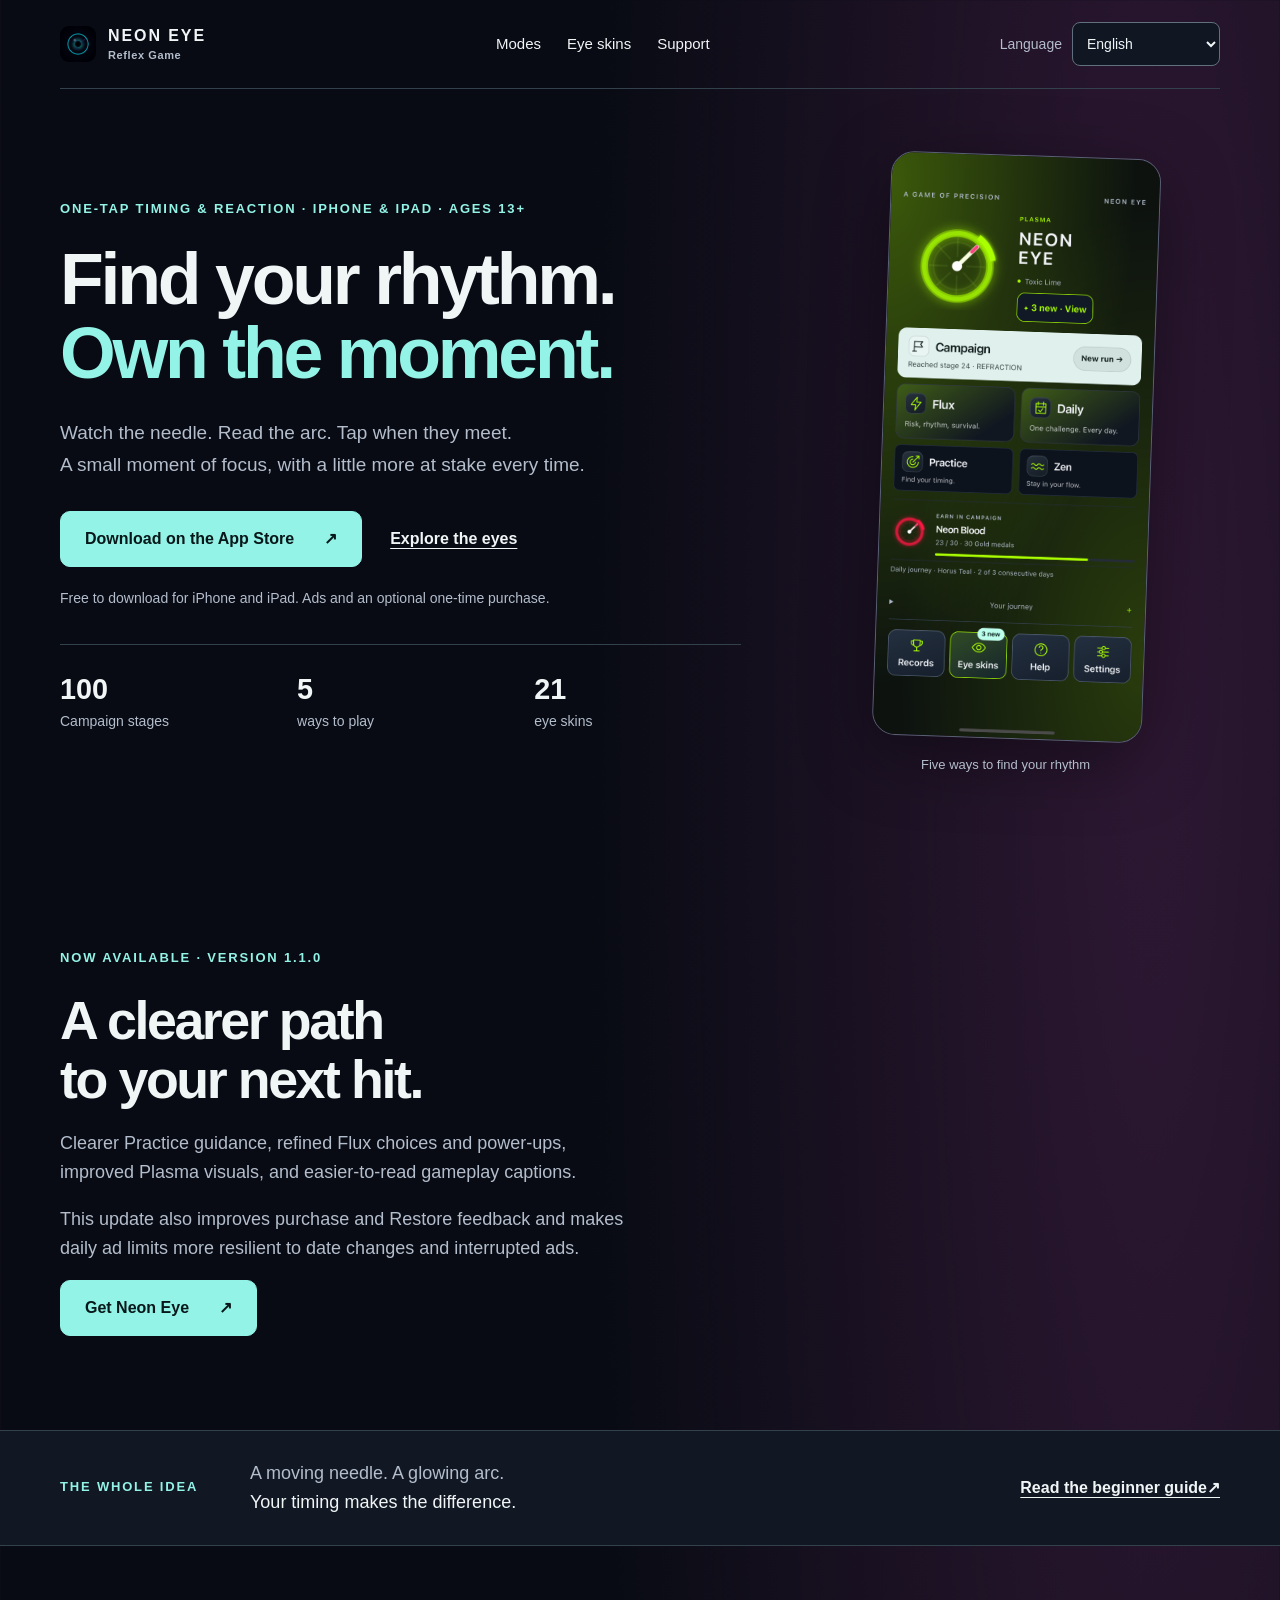
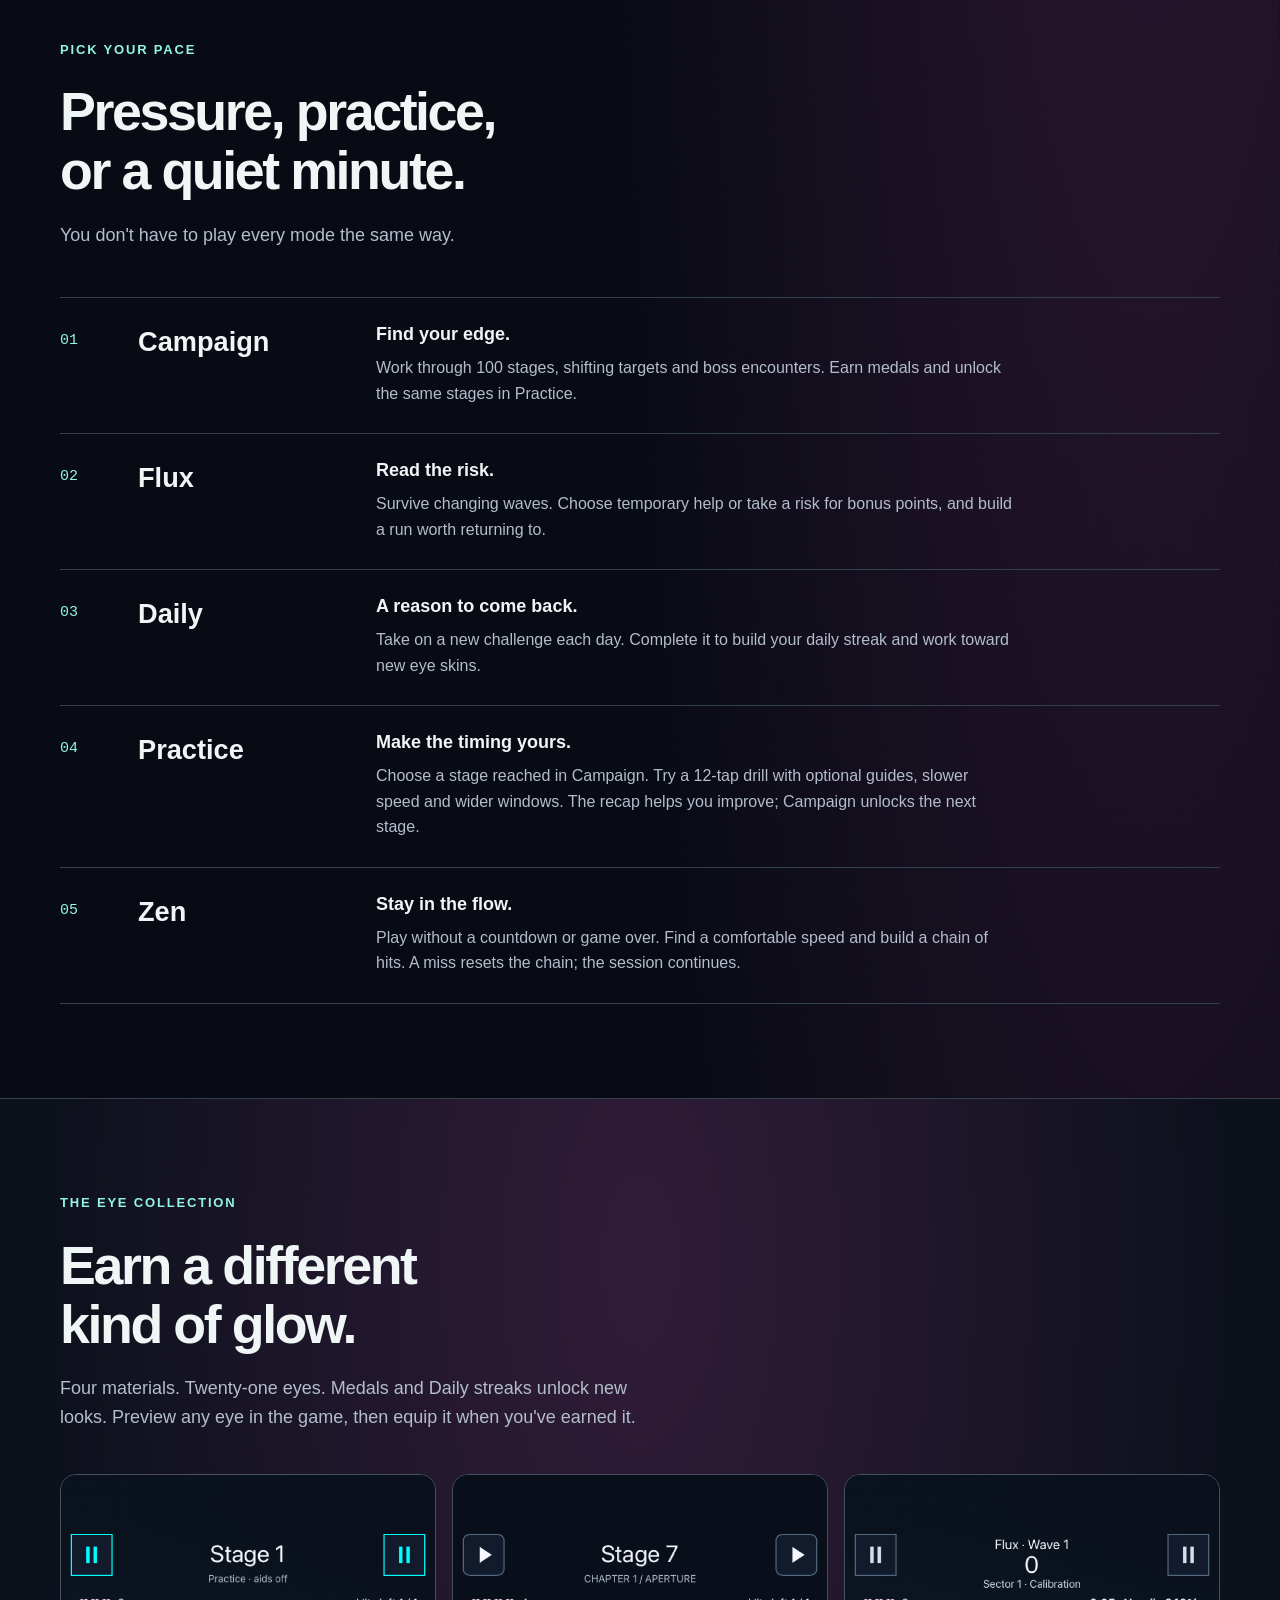
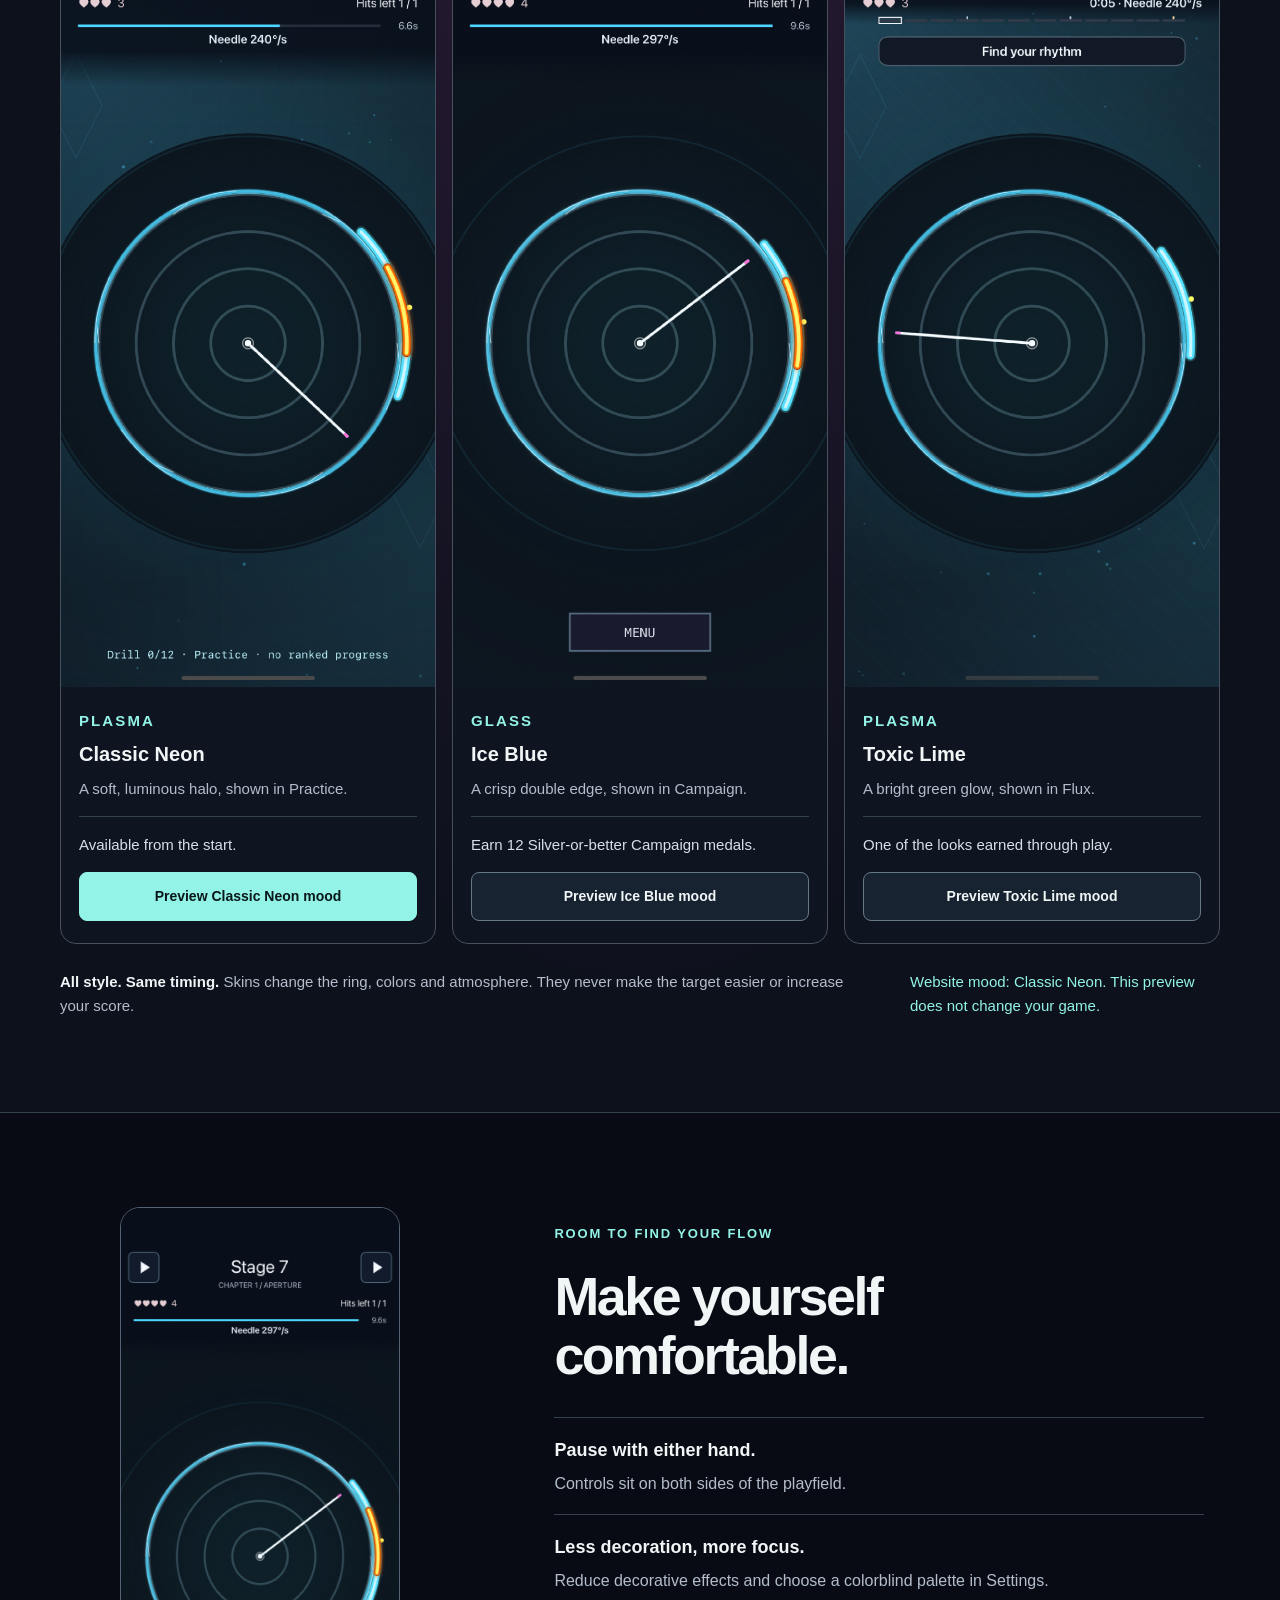
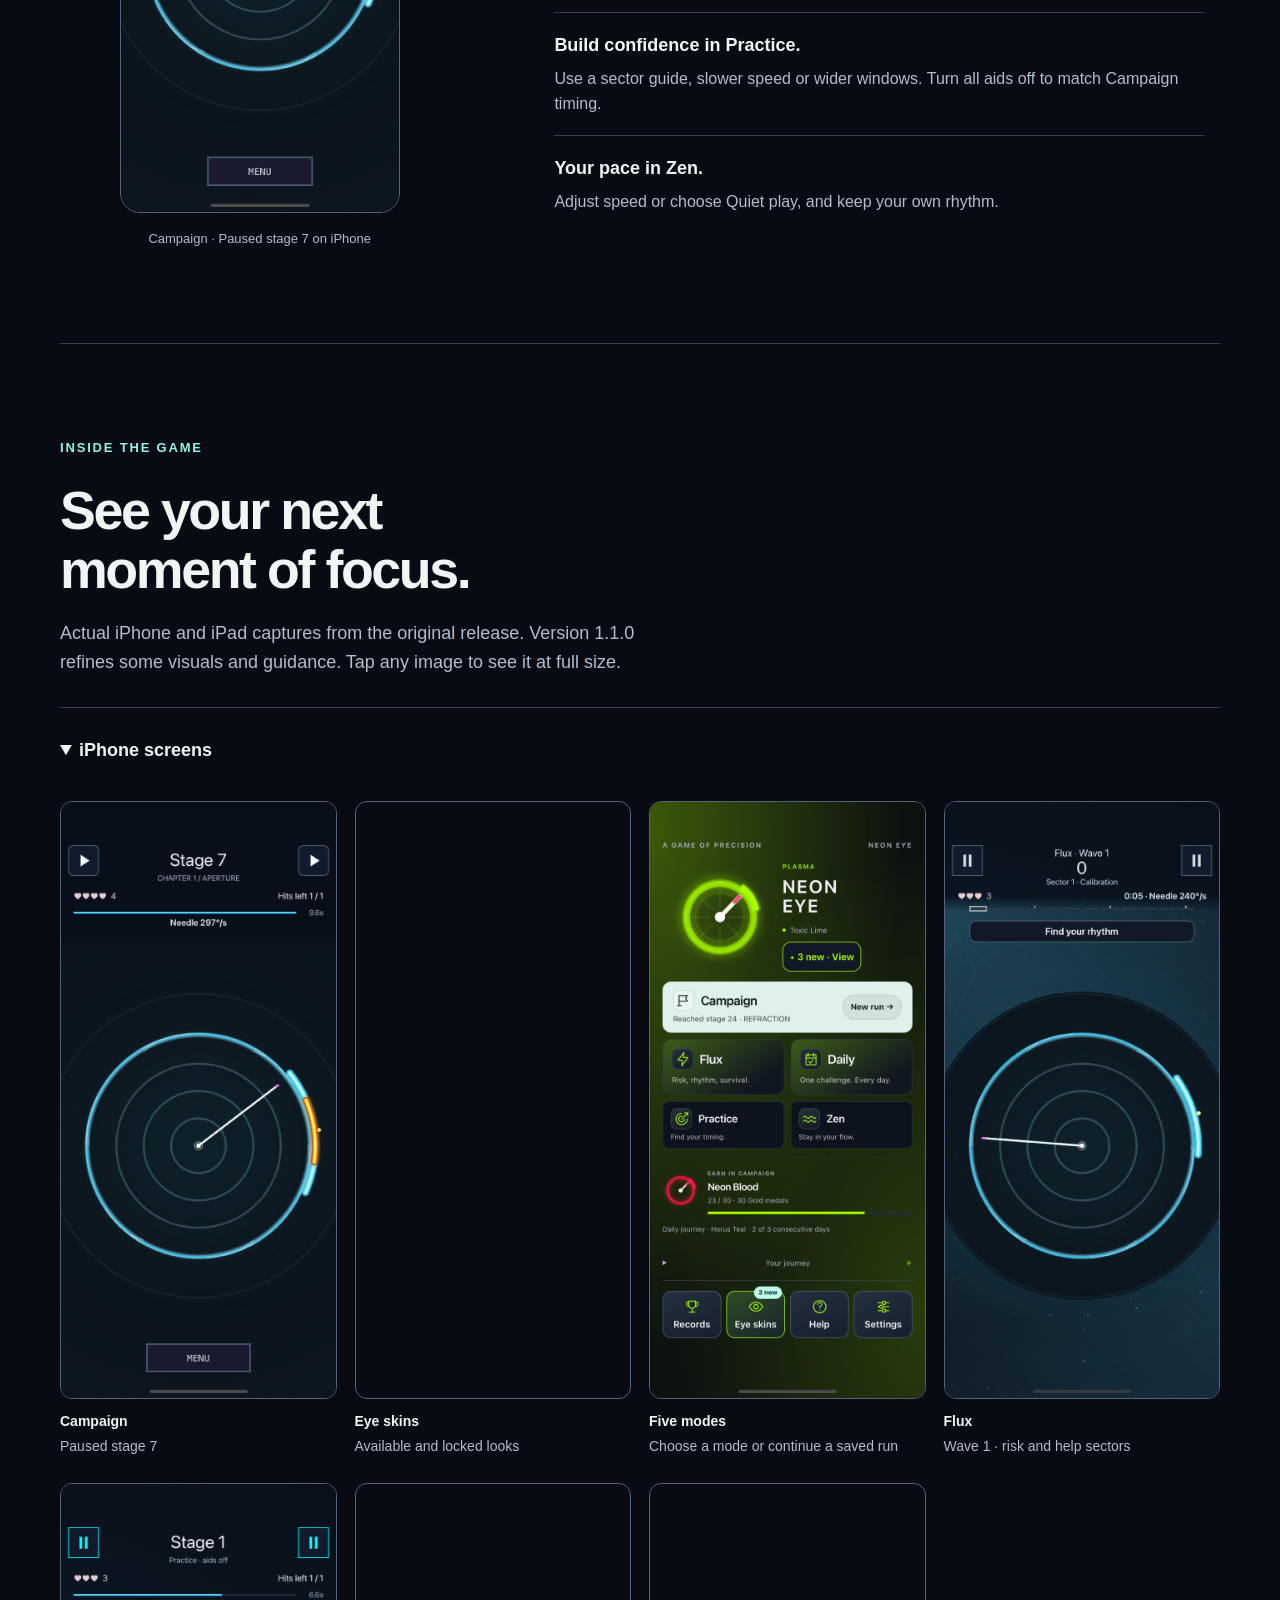
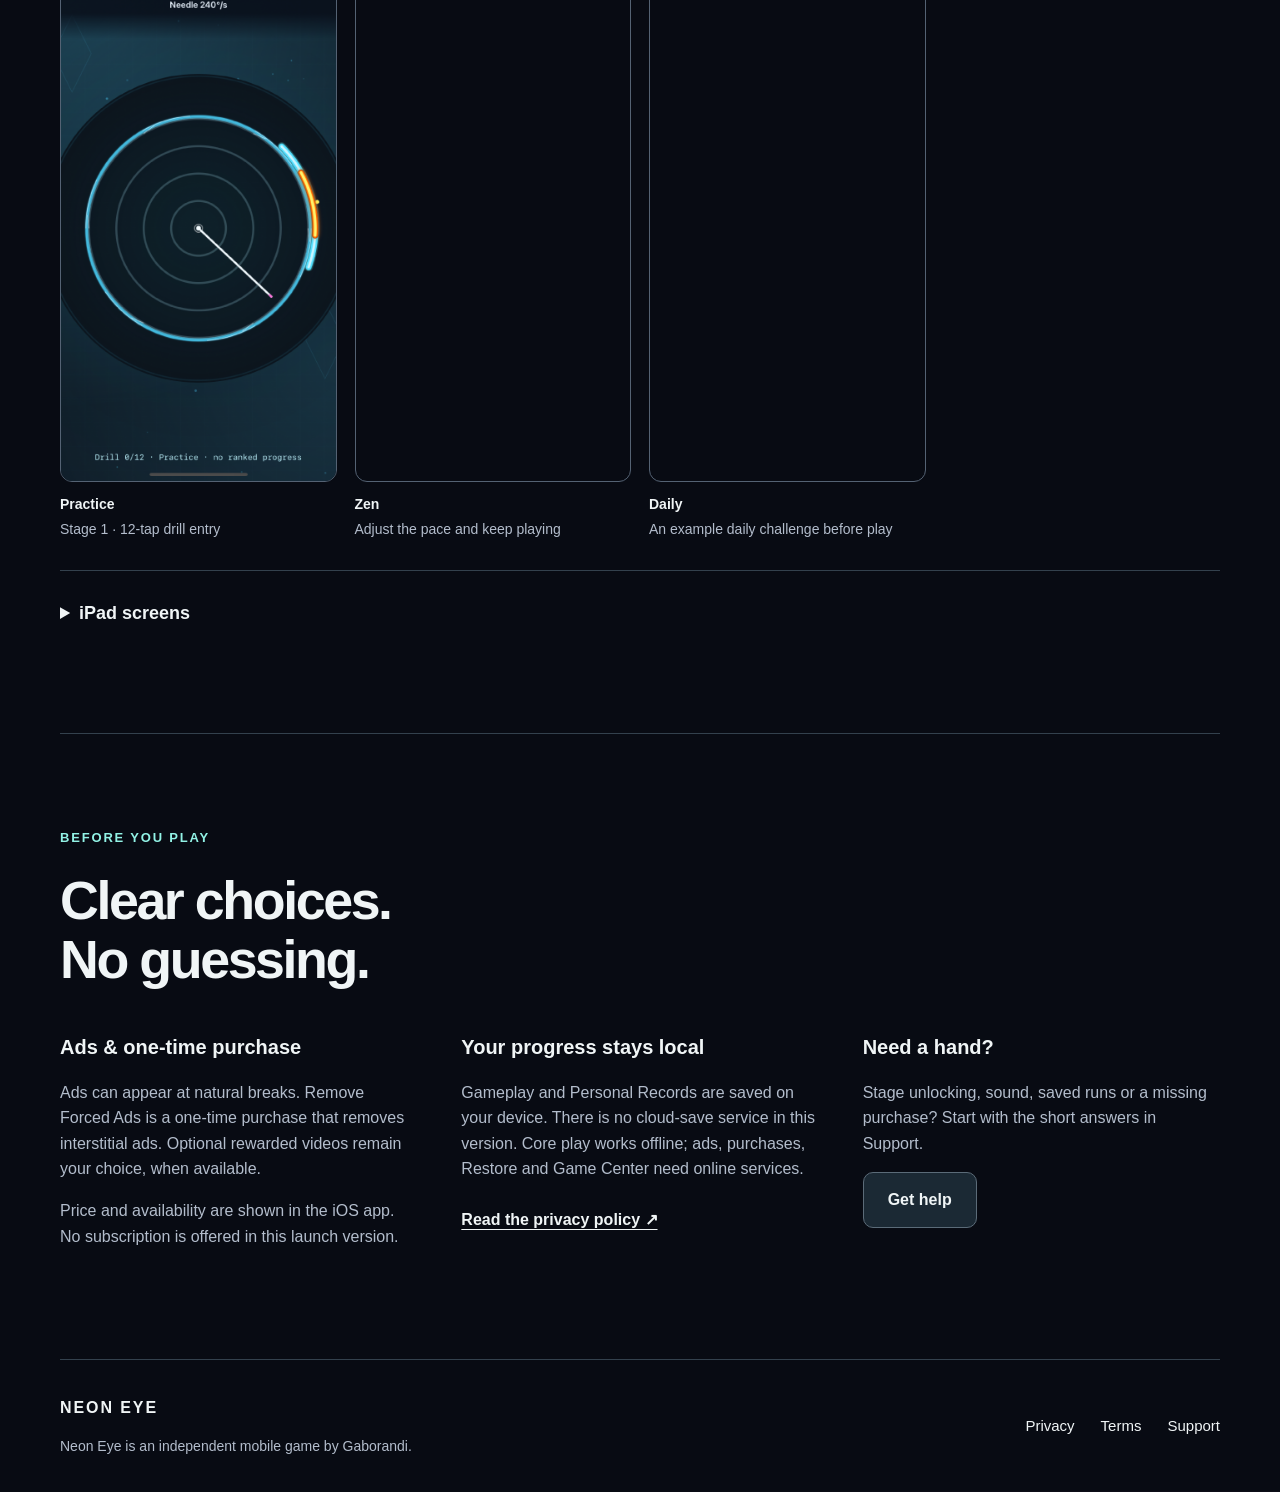
==== commit e7b0dfdd: "Publish Neon Eye beginner guide and homepage route" ====
--- a/index.html
+++ b/index.html
@@ -23,7 +23,7 @@
 <figure class="hero-screen"><div class="screen-frame"><img src="./assets/native91/iphone/03-five-modes.png" width="1320" height="2868" alt="Neon Eye home with Campaign, Flux, Daily, Practice and Zen, plus the next earned eye" fetchpriority="high"></div><figcaption>Five ways to find your rhythm</figcaption></figure>
 </section>
 <section class="wrap section" id="latest"><div class="section-intro"><p class="eyebrow">Now available · Version 1.1.0</p><h2>A clearer path<br>to your next hit.</h2><p>Clearer Practice guidance, refined Flux choices and power-ups, improved Plasma visuals, and easier-to-read gameplay captions.</p><p>This update also improves purchase and Restore feedback and makes daily ad limits more resilient to date changes and interrupted ads.</p><a class="button primary" href="https://apps.apple.com/app/neon-eye-reflex-game/id6772494283">Get Neon Eye <span aria-hidden="true">↗</span></a></div></section>
-<section class="rule-band"><div class="wrap rule-inner"><p class="eyebrow">The whole idea</p><p>A moving needle. A glowing arc.<br><strong>Your timing makes the difference.</strong></p><a class="text-link" href="./support/#how-to-play">How to play <span aria-hidden="true">↗</span></a></div></section>
+<section class="rule-band"><div class="wrap rule-inner"><p class="eyebrow">The whole idea</p><p>A moving needle. A glowing arc.<br><strong>Your timing makes the difference.</strong></p><a class="text-link" href="./beginner-guide.html">Read the beginner guide <span aria-hidden="true">↗</span></a></div></section>
 <section class="wrap section" id="modes"><div class="section-intro"><p class="eyebrow">Pick your pace</p><h2>Pressure, practice,<br>or a quiet minute.</h2><p>You don't have to play every mode the same way.</p></div><div class="modes"><article class="mode-row"><span class="number">01</span><h3>Campaign</h3><div><h4>Find your edge.</h4><p>Work through 100 stages, shifting targets and boss encounters. Earn medals and unlock the same stages in Practice.</p></div></article><article class="mode-row"><span class="number">02</span><h3>Flux</h3><div><h4>Read the risk.</h4><p>Survive changing waves. Choose temporary help or take a risk for bonus points, and build a run worth returning to.</p></div></article><article class="mode-row"><span class="number">03</span><h3>Daily</h3><div><h4>A reason to come back.</h4><p>Take on a new challenge each day. Complete it to build your daily streak and work toward new eye skins.</p></div></article><article class="mode-row"><span class="number">04</span><h3>Practice</h3><div><h4>Make the timing yours.</h4><p>Choose a stage reached in Campaign. Try a 12-tap drill with optional guides, slower speed and wider windows. The recap helps you improve; Campaign unlocks the next stage.</p></div></article><article class="mode-row"><span class="number">05</span><h3>Zen</h3><div><h4>Stay in the flow.</h4><p>Play without a countdown or game over. Find a comfortable speed and build a chain of hits. A miss resets the chain; the session continues.</p></div></article></div></section>
 <section class="collection-band" id="collection"><div class="wrap section"><div class="section-intro"><p class="eyebrow">The eye collection</p><h2>Earn a different<br>kind of glow.</h2><p>Four materials. Twenty-one eyes. Medals and Daily streaks unlock new looks. Preview any eye in the game, then equip it when you've earned it.</p></div><div class="skin-grid native-skins"><article class="skin-card"><img loading="lazy" src="./assets/native91/iphone/05-practice.png" width="1320" height="2868" alt="Classic Neon equipped in a Practice drill at 0 of 12 taps"><div class="skin-copy"><p class="eyebrow">PLASMA</p><h3>Classic Neon</h3><p>A soft, luminous halo, shown in Practice.</p><p class="unlock">Available from the start.</p><button type="button" class="theme-button" hidden data-theme="classic" aria-pressed="true">Preview Classic Neon mood</button></div></article><article class="skin-card"><img loading="lazy" src="./assets/native91/iphone/01-campaign.png" width="1320" height="2868" alt="Ice Blue equipped in paused Campaign stage 7"><div class="skin-copy"><p class="eyebrow">GLASS</p><h3>Ice Blue</h3><p>A crisp double edge, shown in Campaign.</p><p class="unlock">Earn 12 Silver-or-better Campaign medals.</p><button type="button" class="theme-button" hidden data-theme="ice" aria-pressed="false">Preview Ice Blue mood</button></div></article><article class="skin-card"><img loading="lazy" src="./assets/native91/iphone/04-flux.png" width="1320" height="2868" alt="Toxic Lime equipped at the start of Flux wave 1"><div class="skin-copy"><p class="eyebrow">PLASMA</p><h3>Toxic Lime</h3><p>A bright green glow, shown in Flux.</p><p class="unlock">One of the looks earned through play.</p><button type="button" class="theme-button" hidden data-theme="toxic" aria-pressed="false">Preview Toxic Lime mood</button></div></article></div><div class="collection-note"><p><strong>All style. Same timing.</strong> Skins change the ring, colors and atmosphere. They never make the target easier or increase your score.</p><p id="theme-status" role="status" aria-live="polite">Website mood: Classic Neon. This preview does not change your game.</p></div></div></section>
 <section class="wrap section play-section"><figure class="play-screen"><img loading="lazy" src="./assets/native91/iphone/01-campaign.png" width="1320" height="2868" alt="Paused Campaign stage 7 with a white needle, glowing target arc and a pause button on each side"><figcaption>Campaign · Paused stage 7 on iPhone</figcaption></figure><div class="section-intro"><p class="eyebrow">Room to find your flow</p><h2>Make yourself<br>comfortable.</h2><ul class="comfort-list"><li><strong>Pause with either hand.</strong><span>Controls sit on both sides of the playfield.</span></li><li><strong>Less decoration, more focus.</strong><span>Reduce decorative effects and choose a colorblind palette in Settings.</span></li><li><strong>Build confidence in Practice.</strong><span>Use a sector guide, slower speed or wider windows. Turn all aids off to match Campaign timing.</span></li><li><strong>Your pace in Zen.</strong><span>Adjust speed or choose Quiet play, and keep your own rhythm.</span></li></ul></div></section>
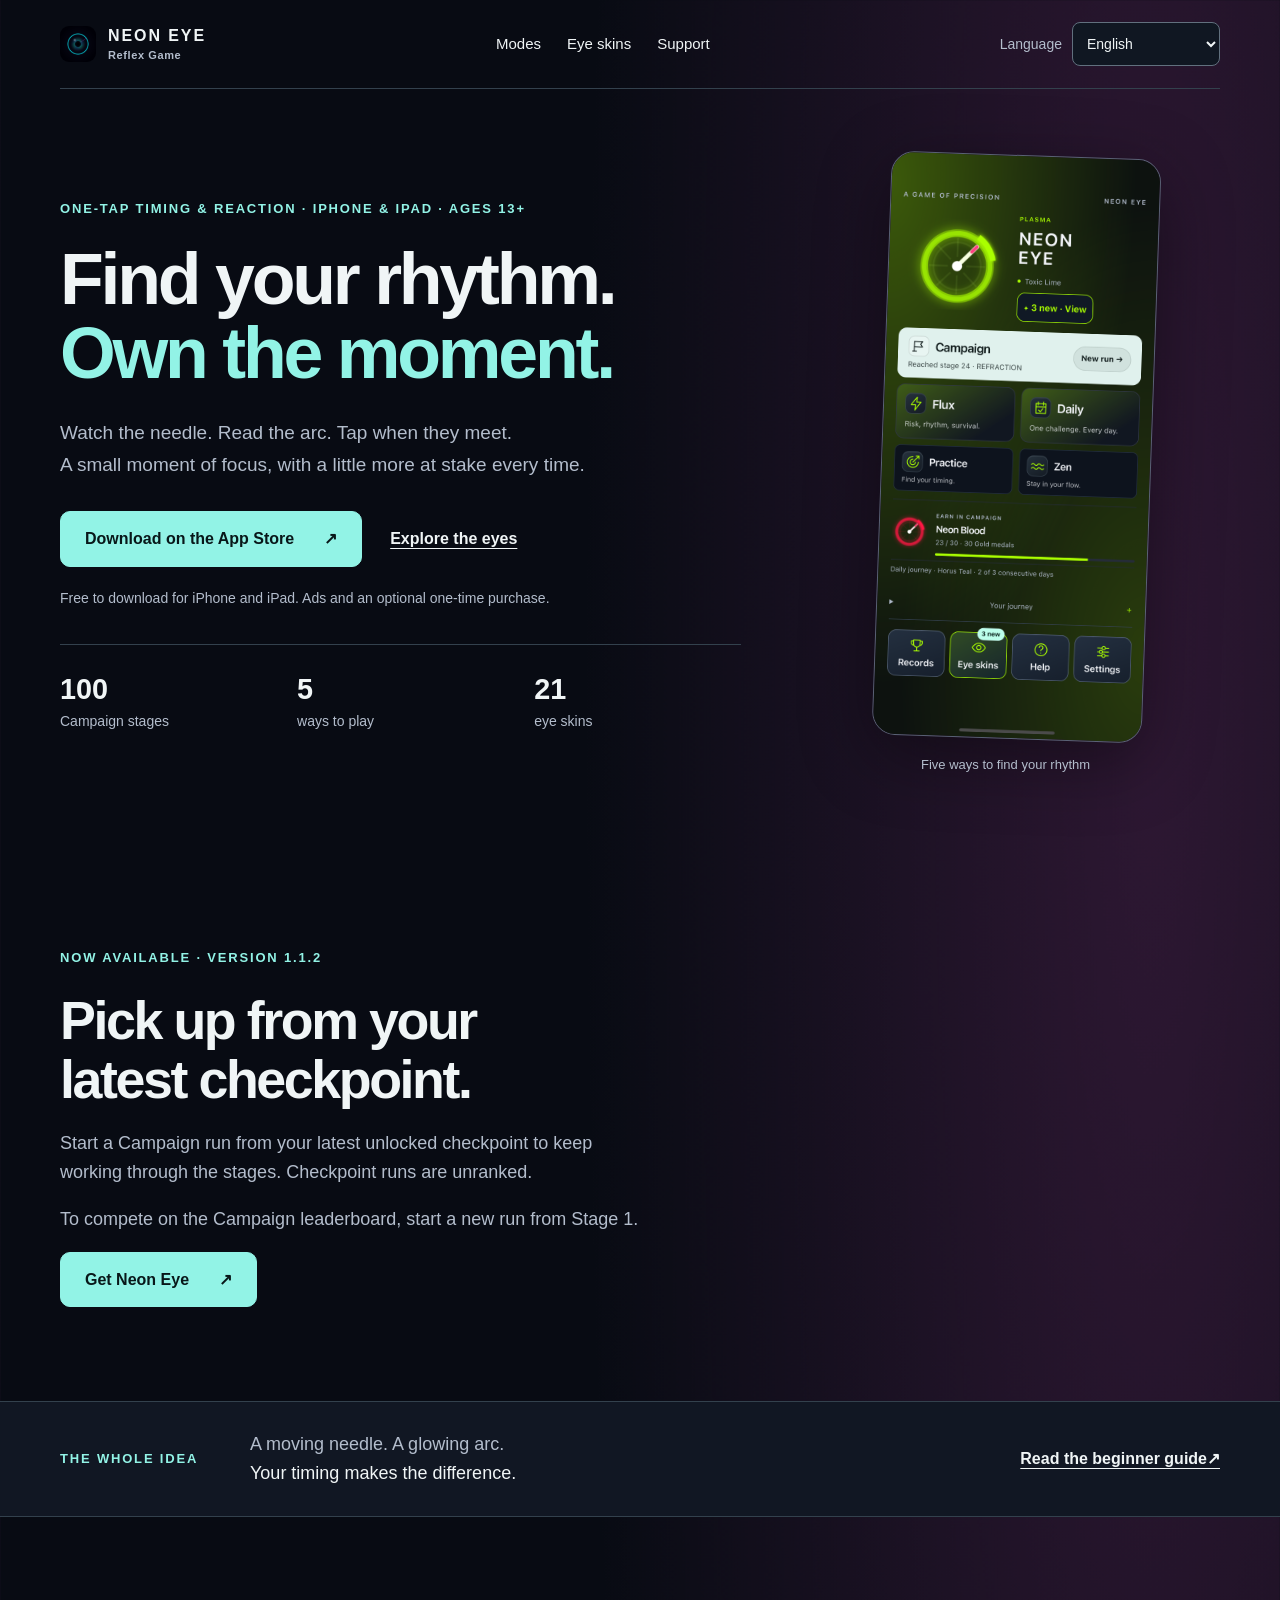
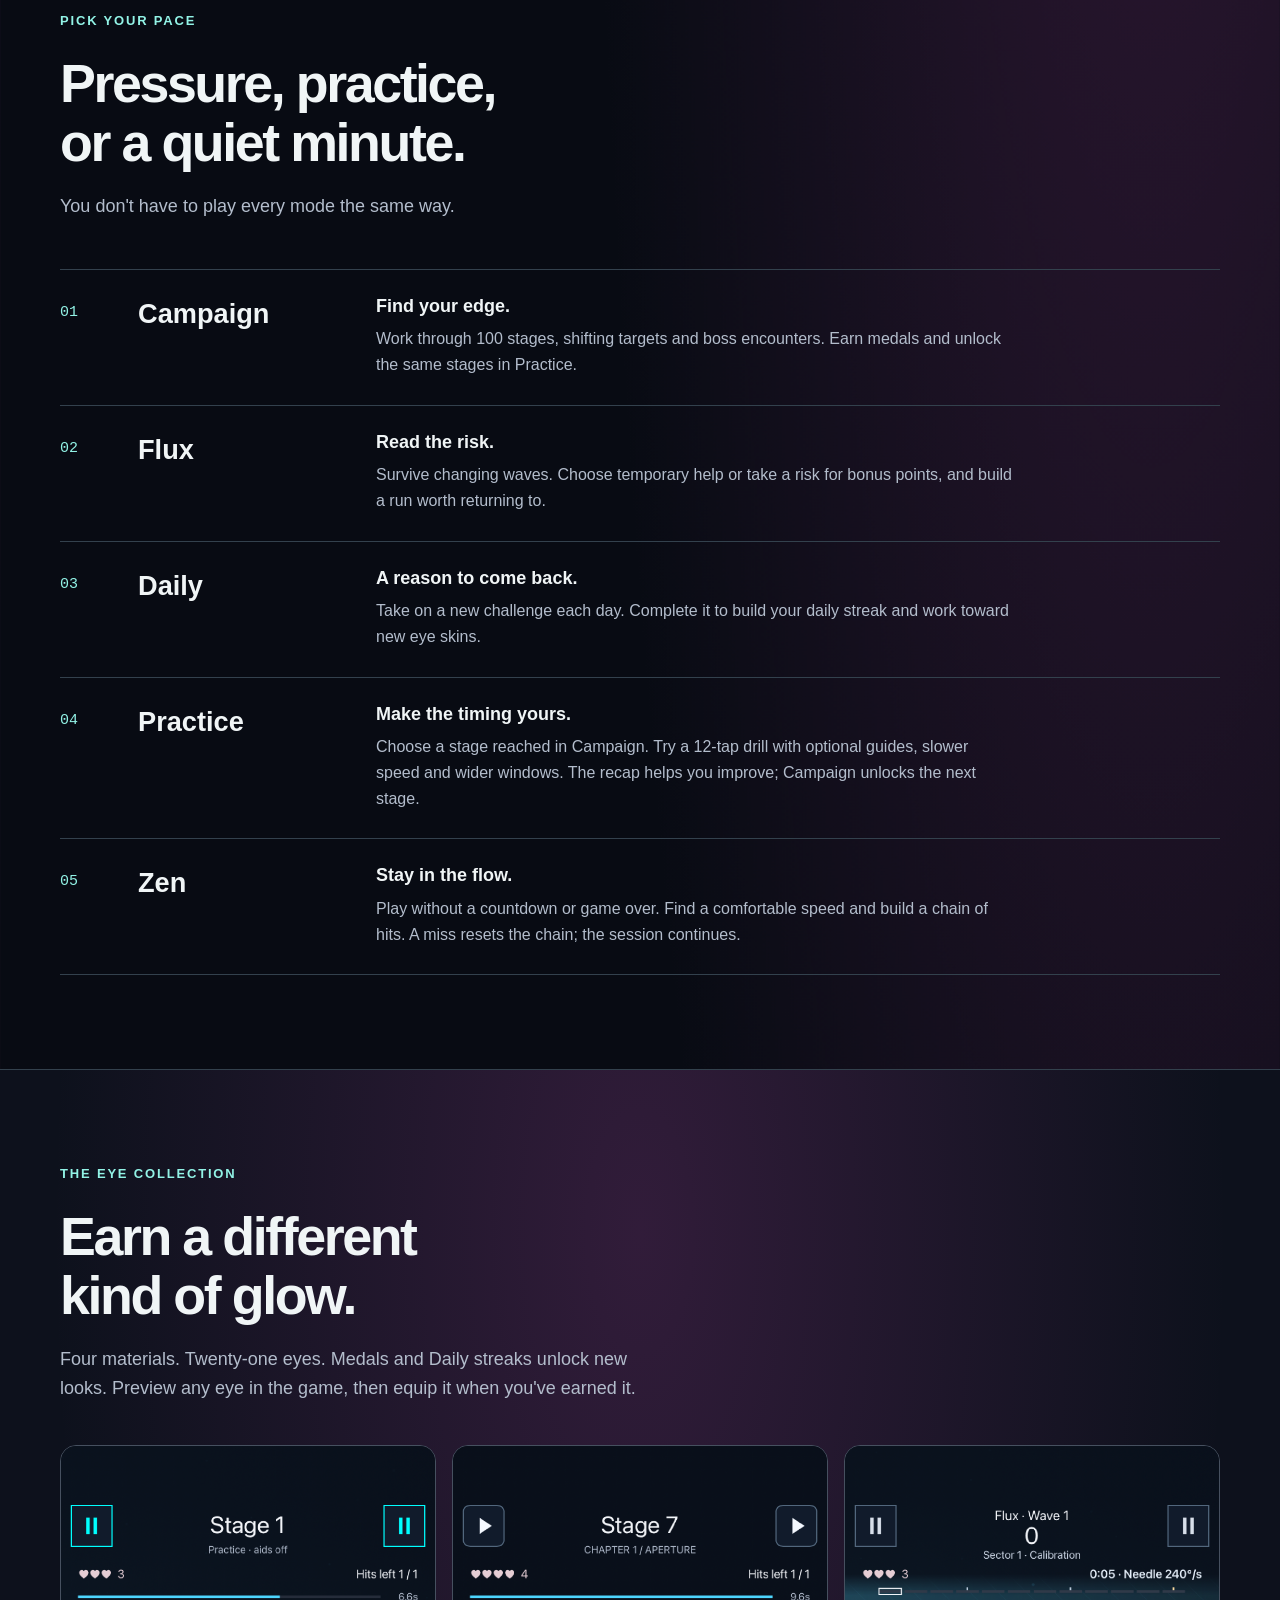
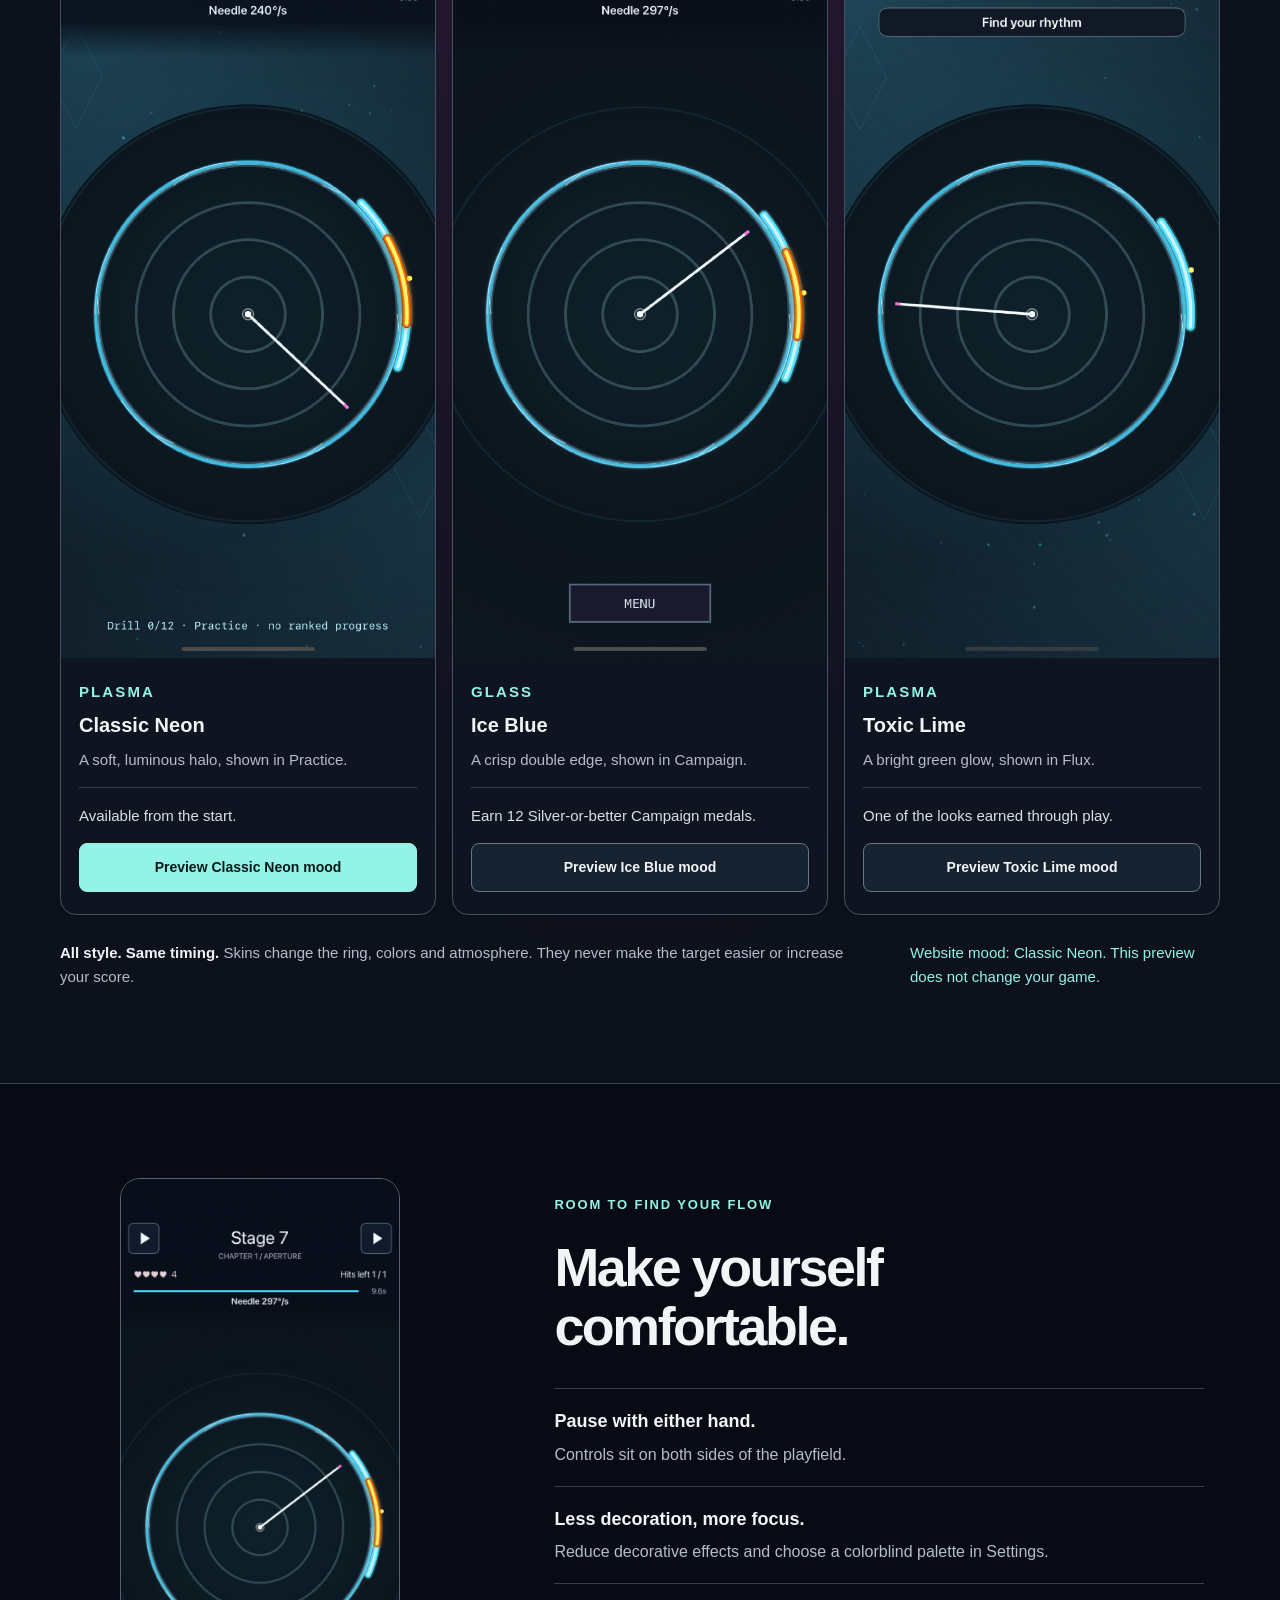
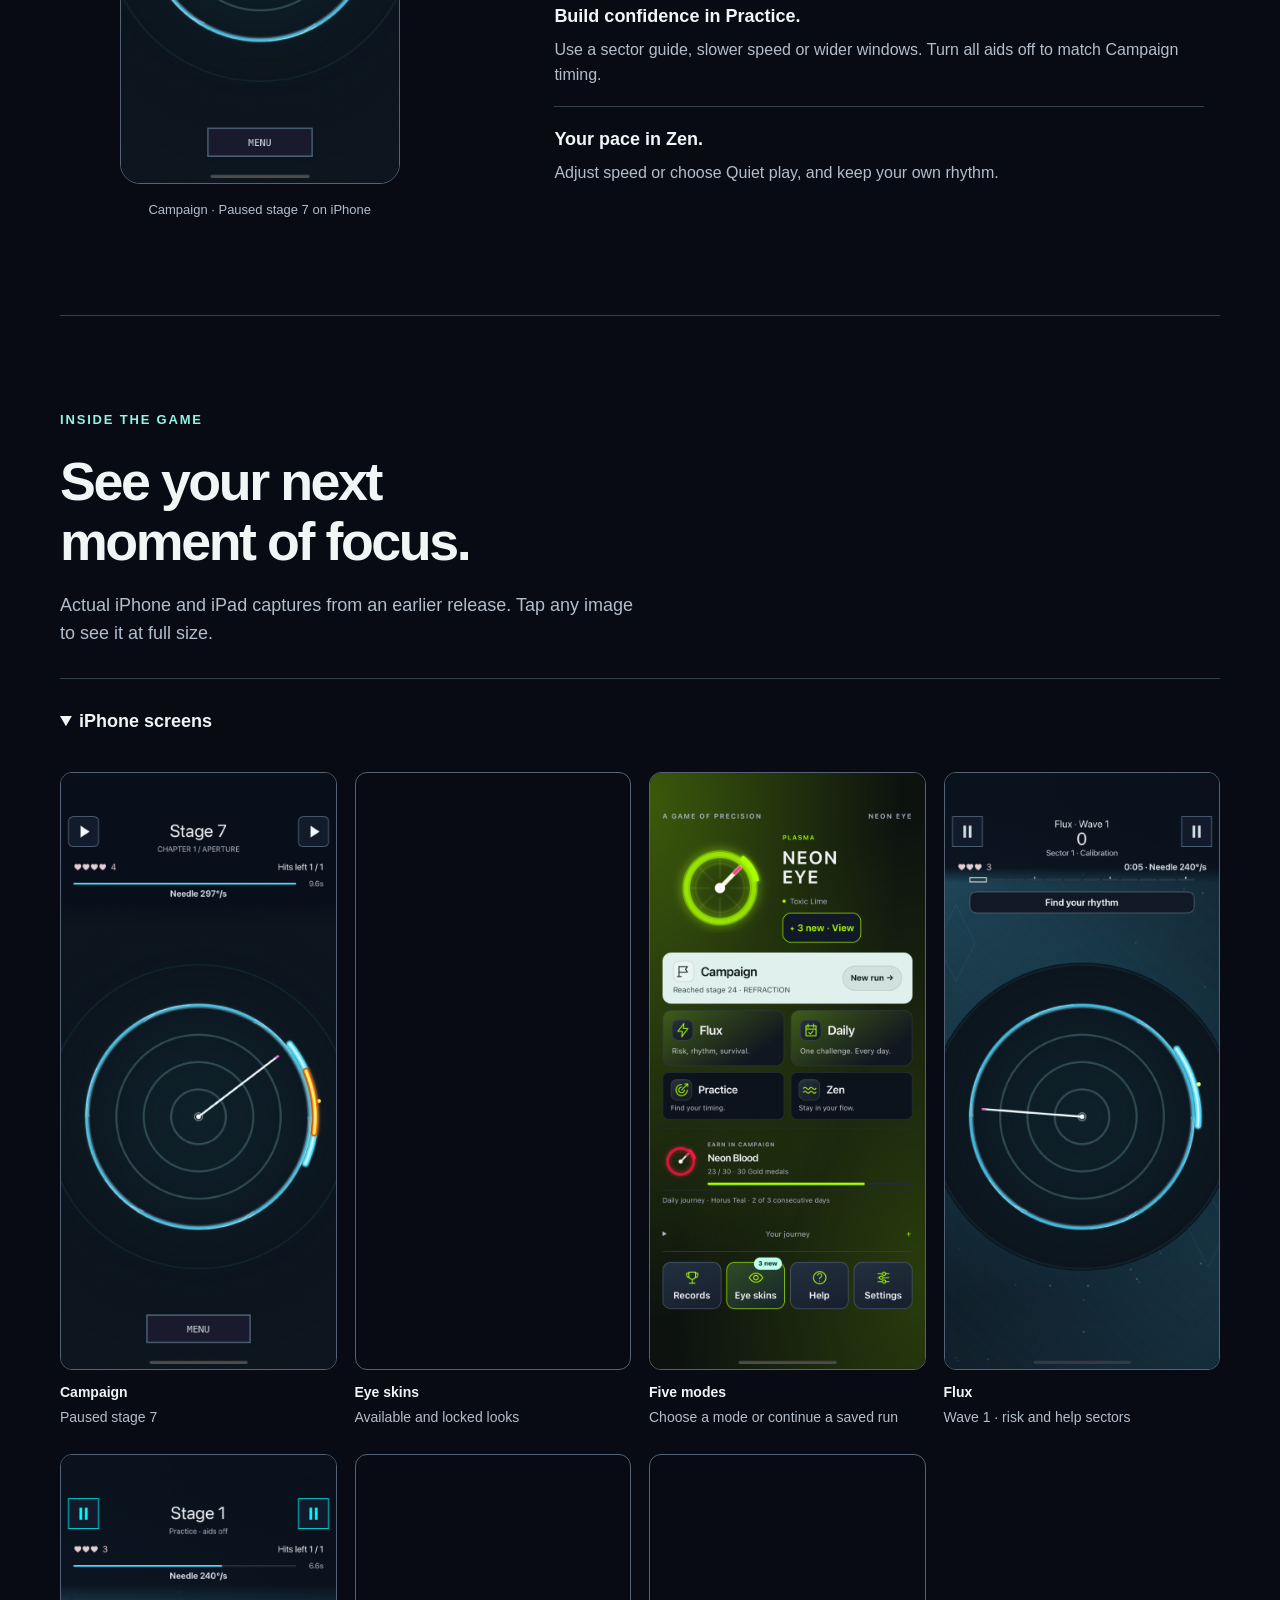
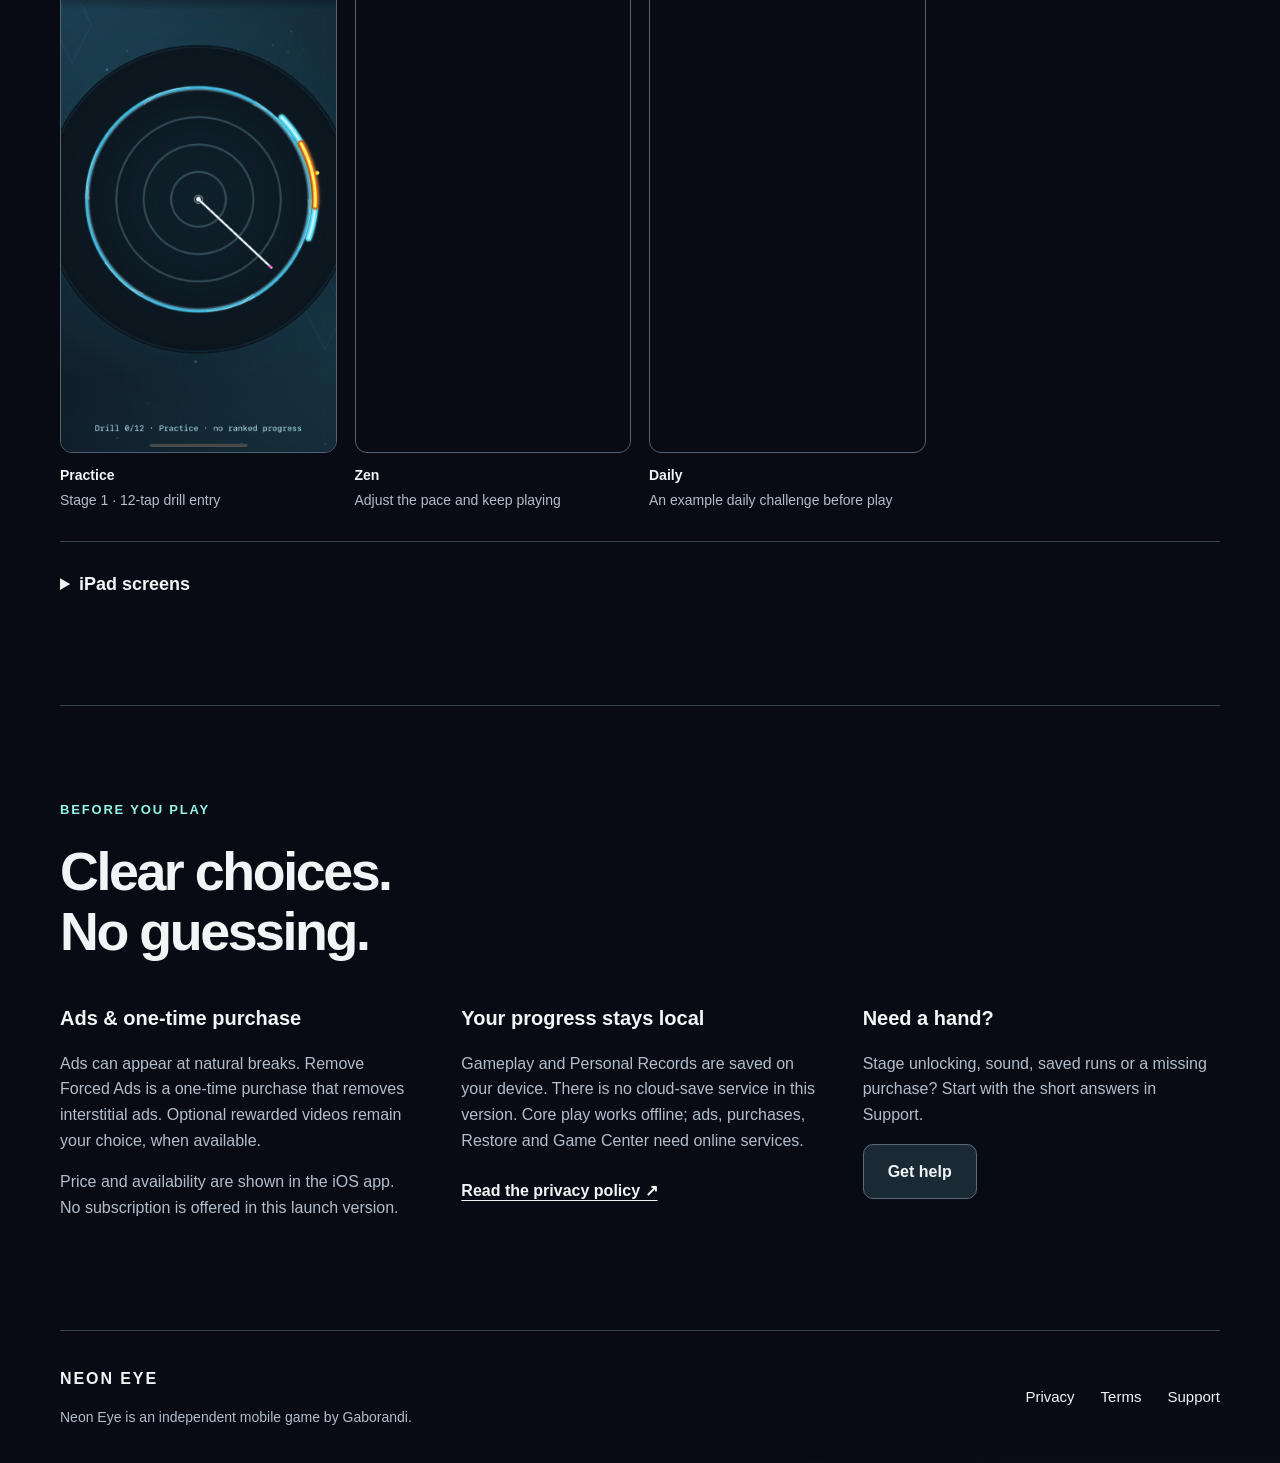
==== commit 32aa2d23: "Update Neon Eye homepage for live version 1.1.2" ====
--- a/index.html
+++ b/index.html
@@ -22,11 +22,17 @@
 <div class="hero-copy"><p class="eyebrow">One-tap timing &amp; reaction · iPhone &amp; iPad · Ages 13+</p><h1>Find your rhythm.<br><em>Own the moment.</em></h1><p class="lede">Watch the needle. Read the arc. Tap when they meet.<br>A small moment of focus, with a little more at stake every time.</p><div class="hero-actions"><a class="button primary" href="https://apps.apple.com/app/neon-eye-reflex-game/id6772494283">Download on the App Store <span aria-hidden="true">↗</span></a><a class="text-link" href="#collection">Explore the eyes</a></div><p class="availability">Free to download for iPhone and iPad. Ads and an optional one-time purchase.</p><div class="hero-facts"><span><strong>100</strong> Campaign stages</span><span><strong>5</strong> ways to play</span><span><strong>21</strong> eye skins</span></div></div>
 <figure class="hero-screen"><div class="screen-frame"><img src="./assets/native91/iphone/03-five-modes.png" width="1320" height="2868" alt="Neon Eye home with Campaign, Flux, Daily, Practice and Zen, plus the next earned eye" fetchpriority="high"></div><figcaption>Five ways to find your rhythm</figcaption></figure>
 </section>
-<section class="wrap section" id="latest"><div class="section-intro"><p class="eyebrow">Now available · Version 1.1.0</p><h2>A clearer path<br>to your next hit.</h2><p>Clearer Practice guidance, refined Flux choices and power-ups, improved Plasma visuals, and easier-to-read gameplay captions.</p><p>This update also improves purchase and Restore feedback and makes daily ad limits more resilient to date changes and interrupted ads.</p><a class="button primary" href="https://apps.apple.com/app/neon-eye-reflex-game/id6772494283">Get Neon Eye <span aria-hidden="true">↗</span></a></div></section>
+<section class="wrap section" id="latest"><div class="section-intro">
+<p class="eyebrow">Now available · Version 1.1.2</p>
+<h2>Pick up from your<br>latest checkpoint.</h2>
+<p>Start a Campaign run from your latest unlocked checkpoint to keep working through the stages. Checkpoint runs are unranked.</p>
+<p>To compete on the Campaign leaderboard, start a new run from Stage 1.</p>
+<a class="button primary" href="https://apps.apple.com/app/neon-eye-reflex-game/id6772494283">Get Neon Eye <span aria-hidden="true">↗</span></a>
+</div></section>
 <section class="rule-band"><div class="wrap rule-inner"><p class="eyebrow">The whole idea</p><p>A moving needle. A glowing arc.<br><strong>Your timing makes the difference.</strong></p><a class="text-link" href="./beginner-guide.html">Read the beginner guide <span aria-hidden="true">↗</span></a></div></section>
 <section class="wrap section" id="modes"><div class="section-intro"><p class="eyebrow">Pick your pace</p><h2>Pressure, practice,<br>or a quiet minute.</h2><p>You don't have to play every mode the same way.</p></div><div class="modes"><article class="mode-row"><span class="number">01</span><h3>Campaign</h3><div><h4>Find your edge.</h4><p>Work through 100 stages, shifting targets and boss encounters. Earn medals and unlock the same stages in Practice.</p></div></article><article class="mode-row"><span class="number">02</span><h3>Flux</h3><div><h4>Read the risk.</h4><p>Survive changing waves. Choose temporary help or take a risk for bonus points, and build a run worth returning to.</p></div></article><article class="mode-row"><span class="number">03</span><h3>Daily</h3><div><h4>A reason to come back.</h4><p>Take on a new challenge each day. Complete it to build your daily streak and work toward new eye skins.</p></div></article><article class="mode-row"><span class="number">04</span><h3>Practice</h3><div><h4>Make the timing yours.</h4><p>Choose a stage reached in Campaign. Try a 12-tap drill with optional guides, slower speed and wider windows. The recap helps you improve; Campaign unlocks the next stage.</p></div></article><article class="mode-row"><span class="number">05</span><h3>Zen</h3><div><h4>Stay in the flow.</h4><p>Play without a countdown or game over. Find a comfortable speed and build a chain of hits. A miss resets the chain; the session continues.</p></div></article></div></section>
 <section class="collection-band" id="collection"><div class="wrap section"><div class="section-intro"><p class="eyebrow">The eye collection</p><h2>Earn a different<br>kind of glow.</h2><p>Four materials. Twenty-one eyes. Medals and Daily streaks unlock new looks. Preview any eye in the game, then equip it when you've earned it.</p></div><div class="skin-grid native-skins"><article class="skin-card"><img loading="lazy" src="./assets/native91/iphone/05-practice.png" width="1320" height="2868" alt="Classic Neon equipped in a Practice drill at 0 of 12 taps"><div class="skin-copy"><p class="eyebrow">PLASMA</p><h3>Classic Neon</h3><p>A soft, luminous halo, shown in Practice.</p><p class="unlock">Available from the start.</p><button type="button" class="theme-button" hidden data-theme="classic" aria-pressed="true">Preview Classic Neon mood</button></div></article><article class="skin-card"><img loading="lazy" src="./assets/native91/iphone/01-campaign.png" width="1320" height="2868" alt="Ice Blue equipped in paused Campaign stage 7"><div class="skin-copy"><p class="eyebrow">GLASS</p><h3>Ice Blue</h3><p>A crisp double edge, shown in Campaign.</p><p class="unlock">Earn 12 Silver-or-better Campaign medals.</p><button type="button" class="theme-button" hidden data-theme="ice" aria-pressed="false">Preview Ice Blue mood</button></div></article><article class="skin-card"><img loading="lazy" src="./assets/native91/iphone/04-flux.png" width="1320" height="2868" alt="Toxic Lime equipped at the start of Flux wave 1"><div class="skin-copy"><p class="eyebrow">PLASMA</p><h3>Toxic Lime</h3><p>A bright green glow, shown in Flux.</p><p class="unlock">One of the looks earned through play.</p><button type="button" class="theme-button" hidden data-theme="toxic" aria-pressed="false">Preview Toxic Lime mood</button></div></article></div><div class="collection-note"><p><strong>All style. Same timing.</strong> Skins change the ring, colors and atmosphere. They never make the target easier or increase your score.</p><p id="theme-status" role="status" aria-live="polite">Website mood: Classic Neon. This preview does not change your game.</p></div></div></section>
 <section class="wrap section play-section"><figure class="play-screen"><img loading="lazy" src="./assets/native91/iphone/01-campaign.png" width="1320" height="2868" alt="Paused Campaign stage 7 with a white needle, glowing target arc and a pause button on each side"><figcaption>Campaign · Paused stage 7 on iPhone</figcaption></figure><div class="section-intro"><p class="eyebrow">Room to find your flow</p><h2>Make yourself<br>comfortable.</h2><ul class="comfort-list"><li><strong>Pause with either hand.</strong><span>Controls sit on both sides of the playfield.</span></li><li><strong>Less decoration, more focus.</strong><span>Reduce decorative effects and choose a colorblind palette in Settings.</span></li><li><strong>Build confidence in Practice.</strong><span>Use a sector guide, slower speed or wider windows. Turn all aids off to match Campaign timing.</span></li><li><strong>Your pace in Zen.</strong><span>Adjust speed or choose Quiet play, and keep your own rhythm.</span></li></ul></div></section>
-<section class="wrap section native-gallery" id="screenshots"><div class="section-intro"><p class="eyebrow">Inside the game</p><h2>See your next<br>moment of focus.</h2><p>Actual iPhone and iPad captures from the original release. Version 1.1.0 refines some visuals and guidance. Tap any image to see it at full size.</p></div><details class="device-gallery" open><summary>iPhone screens</summary><div class="native-screen-grid iphone"><figure><a href="./assets/native91/iphone/01-campaign.png"><img loading="lazy" src="./assets/native91/iphone/01-campaign.png" width="1320" height="2868" alt="iPhone Campaign · Paused stage 7"></a><figcaption><strong>Campaign</strong><span>Paused stage 7</span></figcaption></figure><figure><a href="./assets/native91/iphone/02-eye-skins.png"><img loading="lazy" src="./assets/native91/iphone/02-eye-skins.png" width="1320" height="2868" alt="iPhone Eye skins · Available and locked looks"></a><figcaption><strong>Eye skins</strong><span>Available and locked looks</span></figcaption></figure><figure><a href="./assets/native91/iphone/03-five-modes.png"><img loading="lazy" src="./assets/native91/iphone/03-five-modes.png" width="1320" height="2868" alt="iPhone Five modes · Choose a mode or continue a saved run"></a><figcaption><strong>Five modes</strong><span>Choose a mode or continue a saved run</span></figcaption></figure><figure><a href="./assets/native91/iphone/04-flux.png"><img loading="lazy" src="./assets/native91/iphone/04-flux.png" width="1320" height="2868" alt="iPhone Flux · Wave 1 · risk and help sectors"></a><figcaption><strong>Flux</strong><span>Wave 1 · risk and help sectors</span></figcaption></figure><figure><a href="./assets/native91/iphone/05-practice.png"><img loading="lazy" src="./assets/native91/iphone/05-practice.png" width="1320" height="2868" alt="iPhone Practice · Stage 1 · 12-tap drill entry"></a><figcaption><strong>Practice</strong><span>Stage 1 · 12-tap drill entry</span></figcaption></figure><figure><a href="./assets/native91/iphone/06-zen.png"><img loading="lazy" src="./assets/native91/iphone/06-zen.png" width="1320" height="2868" alt="iPhone Zen · Adjust the pace and keep playing"></a><figcaption><strong>Zen</strong><span>Adjust the pace and keep playing</span></figcaption></figure><figure><a href="./assets/native91/iphone/07-daily.png"><img loading="lazy" src="./assets/native91/iphone/07-daily.png" width="1320" height="2868" alt="iPhone Daily · An example daily challenge before play"></a><figcaption><strong>Daily</strong><span>An example daily challenge before play</span></figcaption></figure></div></details><details class="device-gallery"><summary>iPad screens</summary><div class="native-screen-grid ipad"><figure><a href="./assets/native91/ipad/01-campaign.png"><img loading="lazy" src="./assets/native91/ipad/01-campaign.png" width="2064" height="2752" alt="iPad Campaign · Paused stage 7"></a><figcaption><strong>Campaign</strong><span>Paused stage 7</span></figcaption></figure><figure><a href="./assets/native91/ipad/02-eye-skins.png"><img loading="lazy" src="./assets/native91/ipad/02-eye-skins.png" width="2064" height="2752" alt="iPad Eye skins · Available and locked looks"></a><figcaption><strong>Eye skins</strong><span>Available and locked looks</span></figcaption></figure><figure><a href="./assets/native91/ipad/03-five-modes.png"><img loading="lazy" src="./assets/native91/ipad/03-five-modes.png" width="2064" height="2752" alt="iPad Five modes · Choose a mode or continue a saved run"></a><figcaption><strong>Five modes</strong><span>Choose a mode or continue a saved run</span></figcaption></figure><figure><a href="./assets/native91/ipad/04-flux.png"><img loading="lazy" src="./assets/native91/ipad/04-flux.png" width="2064" height="2752" alt="iPad Flux · Wave 1 · risk and help sectors"></a><figcaption><strong>Flux</strong><span>Wave 1 · risk and help sectors</span></figcaption></figure><figure><a href="./assets/native91/ipad/05-practice.png"><img loading="lazy" src="./assets/native91/ipad/05-practice.png" width="2064" height="2752" alt="iPad Practice · Stage 1 · 12-tap drill entry"></a><figcaption><strong>Practice</strong><span>Stage 1 · 12-tap drill entry</span></figcaption></figure><figure><a href="./assets/native91/ipad/06-zen.png"><img loading="lazy" src="./assets/native91/ipad/06-zen.png" width="2064" height="2752" alt="iPad Zen · Adjust the pace and keep playing"></a><figcaption><strong>Zen</strong><span>Adjust the pace and keep playing</span></figcaption></figure><figure><a href="./assets/native91/ipad/07-daily.png"><img loading="lazy" src="./assets/native91/ipad/07-daily.png" width="2064" height="2752" alt="iPad Daily · An example daily challenge before play"></a><figcaption><strong>Daily</strong><span>An example daily challenge before play</span></figcaption></figure></div></details></section><section class="wrap section player-section"><div class="section-intro"><p class="eyebrow">Before you play</p><h2>Clear choices.<br>No guessing.</h2></div><div class="player-grid"><article><h3>Ads &amp; one-time purchase</h3><p>Ads can appear at natural breaks. Remove Forced Ads is a one-time purchase that removes interstitial ads. Optional rewarded videos remain your choice, when available.</p><p>Price and availability are shown in the iOS app. No subscription is offered in this launch version.</p></article><article><h3>Your progress stays local</h3><p>Gameplay and Personal Records are saved on your device. There is no cloud-save service in this version. Core play works offline; ads, purchases, Restore and Game Center need online services.</p><a class="text-link" href="./privacy/">Read the privacy policy ↗</a></article><article><h3>Need a hand?</h3><p>Stage unlocking, sound, saved runs or a missing purchase? Start with the short answers in Support.</p><a class="button secondary" href="./support/">Get help</a></article></div></section></main>
+<section class="wrap section native-gallery" id="screenshots"><div class="section-intro"><p class="eyebrow">Inside the game</p><h2>See your next<br>moment of focus.</h2><p>Actual iPhone and iPad captures from an earlier release. Tap any image to see it at full size.</p></div><details class="device-gallery" open><summary>iPhone screens</summary><div class="native-screen-grid iphone"><figure><a href="./assets/native91/iphone/01-campaign.png"><img loading="lazy" src="./assets/native91/iphone/01-campaign.png" width="1320" height="2868" alt="iPhone Campaign · Paused stage 7"></a><figcaption><strong>Campaign</strong><span>Paused stage 7</span></figcaption></figure><figure><a href="./assets/native91/iphone/02-eye-skins.png"><img loading="lazy" src="./assets/native91/iphone/02-eye-skins.png" width="1320" height="2868" alt="iPhone Eye skins · Available and locked looks"></a><figcaption><strong>Eye skins</strong><span>Available and locked looks</span></figcaption></figure><figure><a href="./assets/native91/iphone/03-five-modes.png"><img loading="lazy" src="./assets/native91/iphone/03-five-modes.png" width="1320" height="2868" alt="iPhone Five modes · Choose a mode or continue a saved run"></a><figcaption><strong>Five modes</strong><span>Choose a mode or continue a saved run</span></figcaption></figure><figure><a href="./assets/native91/iphone/04-flux.png"><img loading="lazy" src="./assets/native91/iphone/04-flux.png" width="1320" height="2868" alt="iPhone Flux · Wave 1 · risk and help sectors"></a><figcaption><strong>Flux</strong><span>Wave 1 · risk and help sectors</span></figcaption></figure><figure><a href="./assets/native91/iphone/05-practice.png"><img loading="lazy" src="./assets/native91/iphone/05-practice.png" width="1320" height="2868" alt="iPhone Practice · Stage 1 · 12-tap drill entry"></a><figcaption><strong>Practice</strong><span>Stage 1 · 12-tap drill entry</span></figcaption></figure><figure><a href="./assets/native91/iphone/06-zen.png"><img loading="lazy" src="./assets/native91/iphone/06-zen.png" width="1320" height="2868" alt="iPhone Zen · Adjust the pace and keep playing"></a><figcaption><strong>Zen</strong><span>Adjust the pace and keep playing</span></figcaption></figure><figure><a href="./assets/native91/iphone/07-daily.png"><img loading="lazy" src="./assets/native91/iphone/07-daily.png" width="1320" height="2868" alt="iPhone Daily · An example daily challenge before play"></a><figcaption><strong>Daily</strong><span>An example daily challenge before play</span></figcaption></figure></div></details><details class="device-gallery"><summary>iPad screens</summary><div class="native-screen-grid ipad"><figure><a href="./assets/native91/ipad/01-campaign.png"><img loading="lazy" src="./assets/native91/ipad/01-campaign.png" width="2064" height="2752" alt="iPad Campaign · Paused stage 7"></a><figcaption><strong>Campaign</strong><span>Paused stage 7</span></figcaption></figure><figure><a href="./assets/native91/ipad/02-eye-skins.png"><img loading="lazy" src="./assets/native91/ipad/02-eye-skins.png" width="2064" height="2752" alt="iPad Eye skins · Available and locked looks"></a><figcaption><strong>Eye skins</strong><span>Available and locked looks</span></figcaption></figure><figure><a href="./assets/native91/ipad/03-five-modes.png"><img loading="lazy" src="./assets/native91/ipad/03-five-modes.png" width="2064" height="2752" alt="iPad Five modes · Choose a mode or continue a saved run"></a><figcaption><strong>Five modes</strong><span>Choose a mode or continue a saved run</span></figcaption></figure><figure><a href="./assets/native91/ipad/04-flux.png"><img loading="lazy" src="./assets/native91/ipad/04-flux.png" width="2064" height="2752" alt="iPad Flux · Wave 1 · risk and help sectors"></a><figcaption><strong>Flux</strong><span>Wave 1 · risk and help sectors</span></figcaption></figure><figure><a href="./assets/native91/ipad/05-practice.png"><img loading="lazy" src="./assets/native91/ipad/05-practice.png" width="2064" height="2752" alt="iPad Practice · Stage 1 · 12-tap drill entry"></a><figcaption><strong>Practice</strong><span>Stage 1 · 12-tap drill entry</span></figcaption></figure><figure><a href="./assets/native91/ipad/06-zen.png"><img loading="lazy" src="./assets/native91/ipad/06-zen.png" width="2064" height="2752" alt="iPad Zen · Adjust the pace and keep playing"></a><figcaption><strong>Zen</strong><span>Adjust the pace and keep playing</span></figcaption></figure><figure><a href="./assets/native91/ipad/07-daily.png"><img loading="lazy" src="./assets/native91/ipad/07-daily.png" width="2064" height="2752" alt="iPad Daily · An example daily challenge before play"></a><figcaption><strong>Daily</strong><span>An example daily challenge before play</span></figcaption></figure></div></details></section><section class="wrap section player-section"><div class="section-intro"><p class="eyebrow">Before you play</p><h2>Clear choices.<br>No guessing.</h2></div><div class="player-grid"><article><h3>Ads &amp; one-time purchase</h3><p>Ads can appear at natural breaks. Remove Forced Ads is a one-time purchase that removes interstitial ads. Optional rewarded videos remain your choice, when available.</p><p>Price and availability are shown in the iOS app. No subscription is offered in this launch version.</p></article><article><h3>Your progress stays local</h3><p>Gameplay and Personal Records are saved on your device. There is no cloud-save service in this version. Core play works offline; ads, purchases, Restore and Game Center need online services.</p><a class="text-link" href="./privacy/">Read the privacy policy ↗</a></article><article><h3>Need a hand?</h3><p>Stage unlocking, sound, saved runs or a missing purchase? Start with the short answers in Support.</p><a class="button secondary" href="./support/">Get help</a></article></div></section></main>
 <footer class="site-footer wrap"><div><a class="brand" href="./">NEON EYE</a><p data-nav="footer">Neon Eye is an independent mobile game by Gaborandi.</p></div><nav aria-label="Footer"><a href="./privacy/" data-nav="privacy">Privacy</a><a href="./terms/" data-nav="terms">Terms</a><a href="./support/" data-nav="support">Support</a></nav></footer>
 </body></html>
